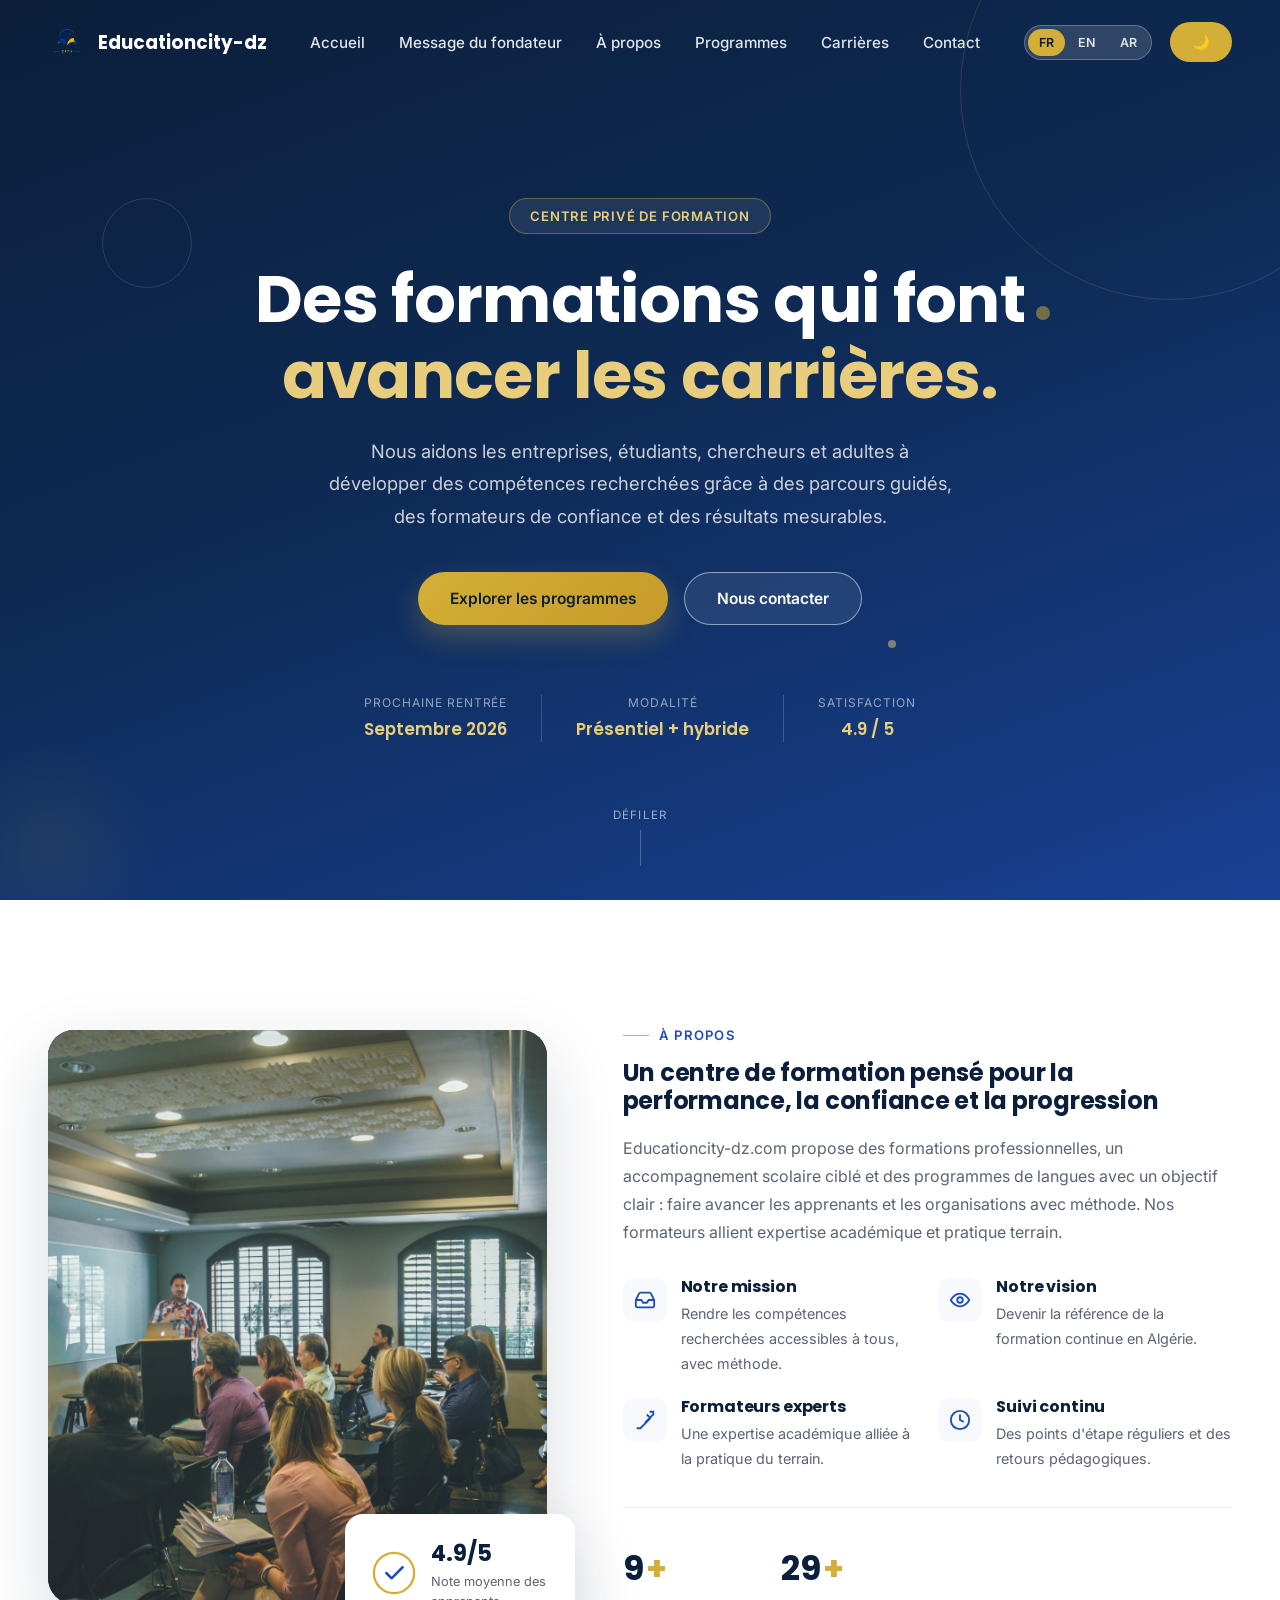
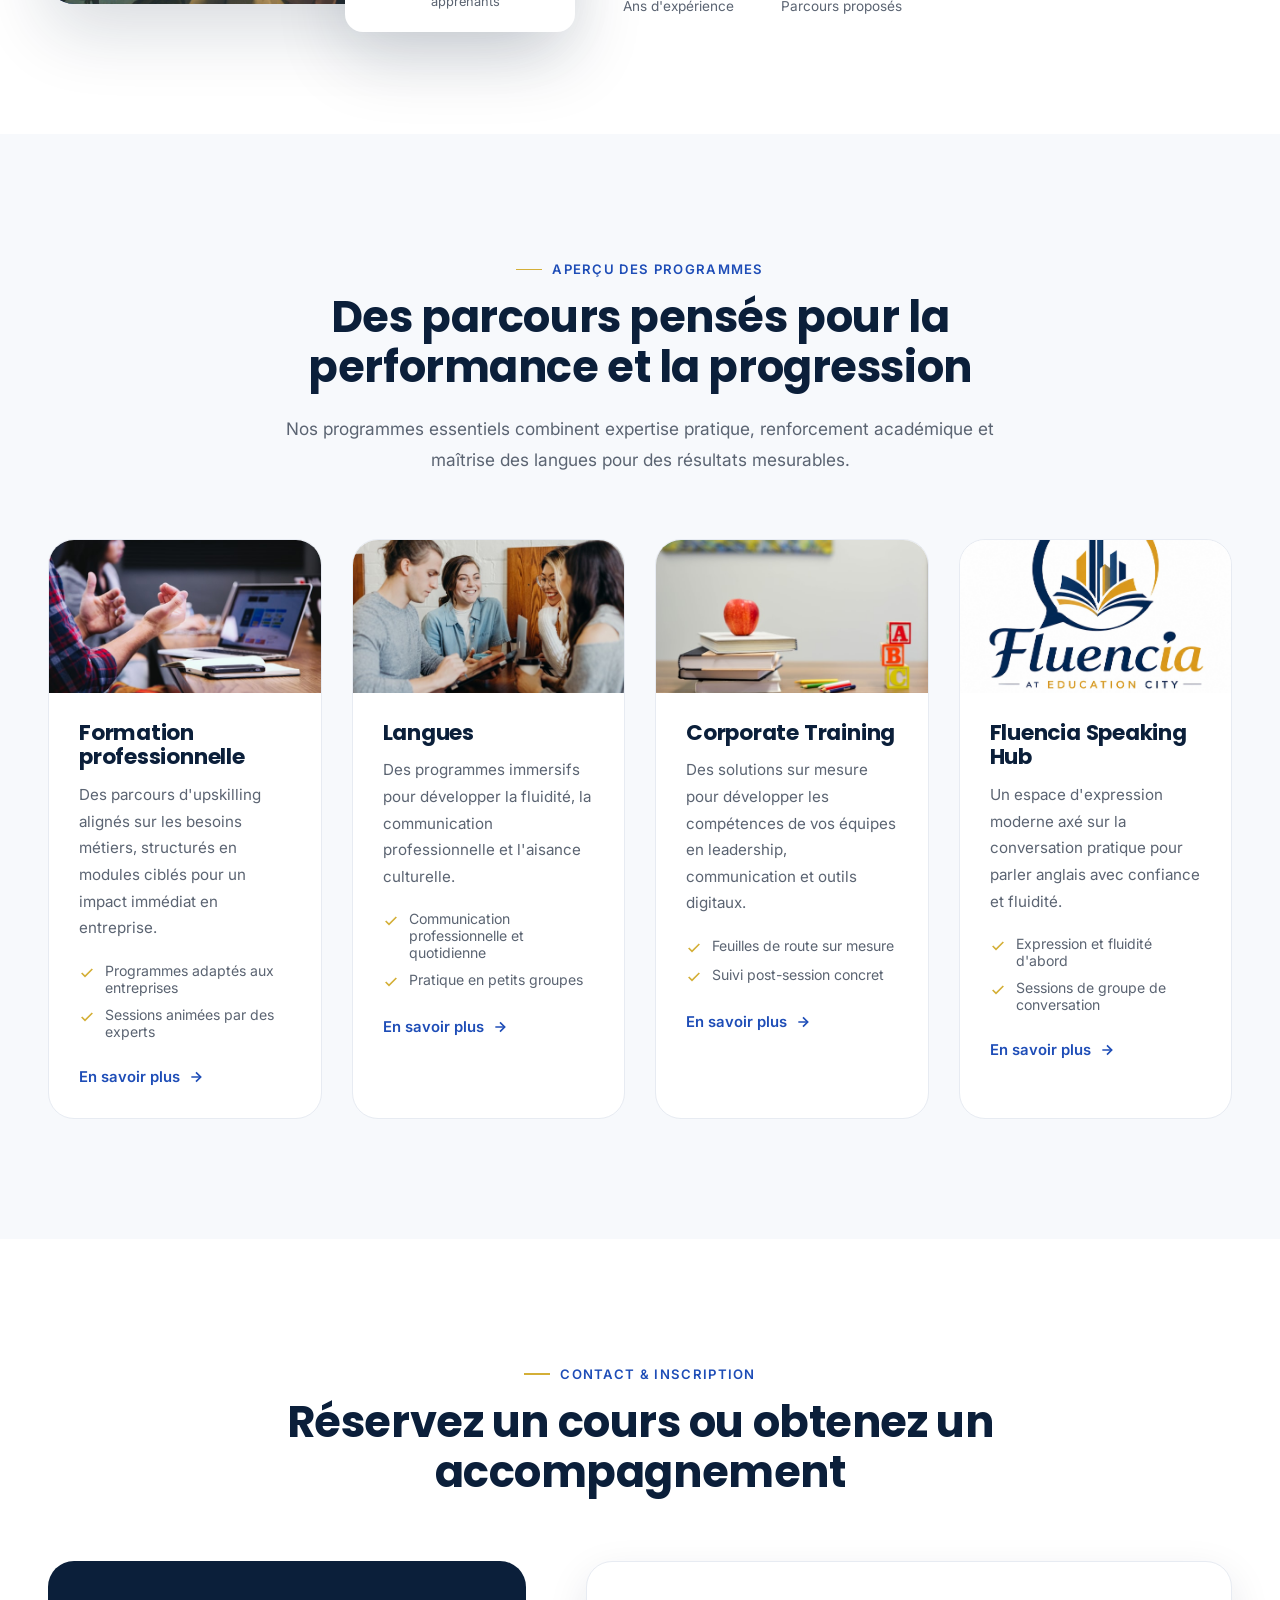
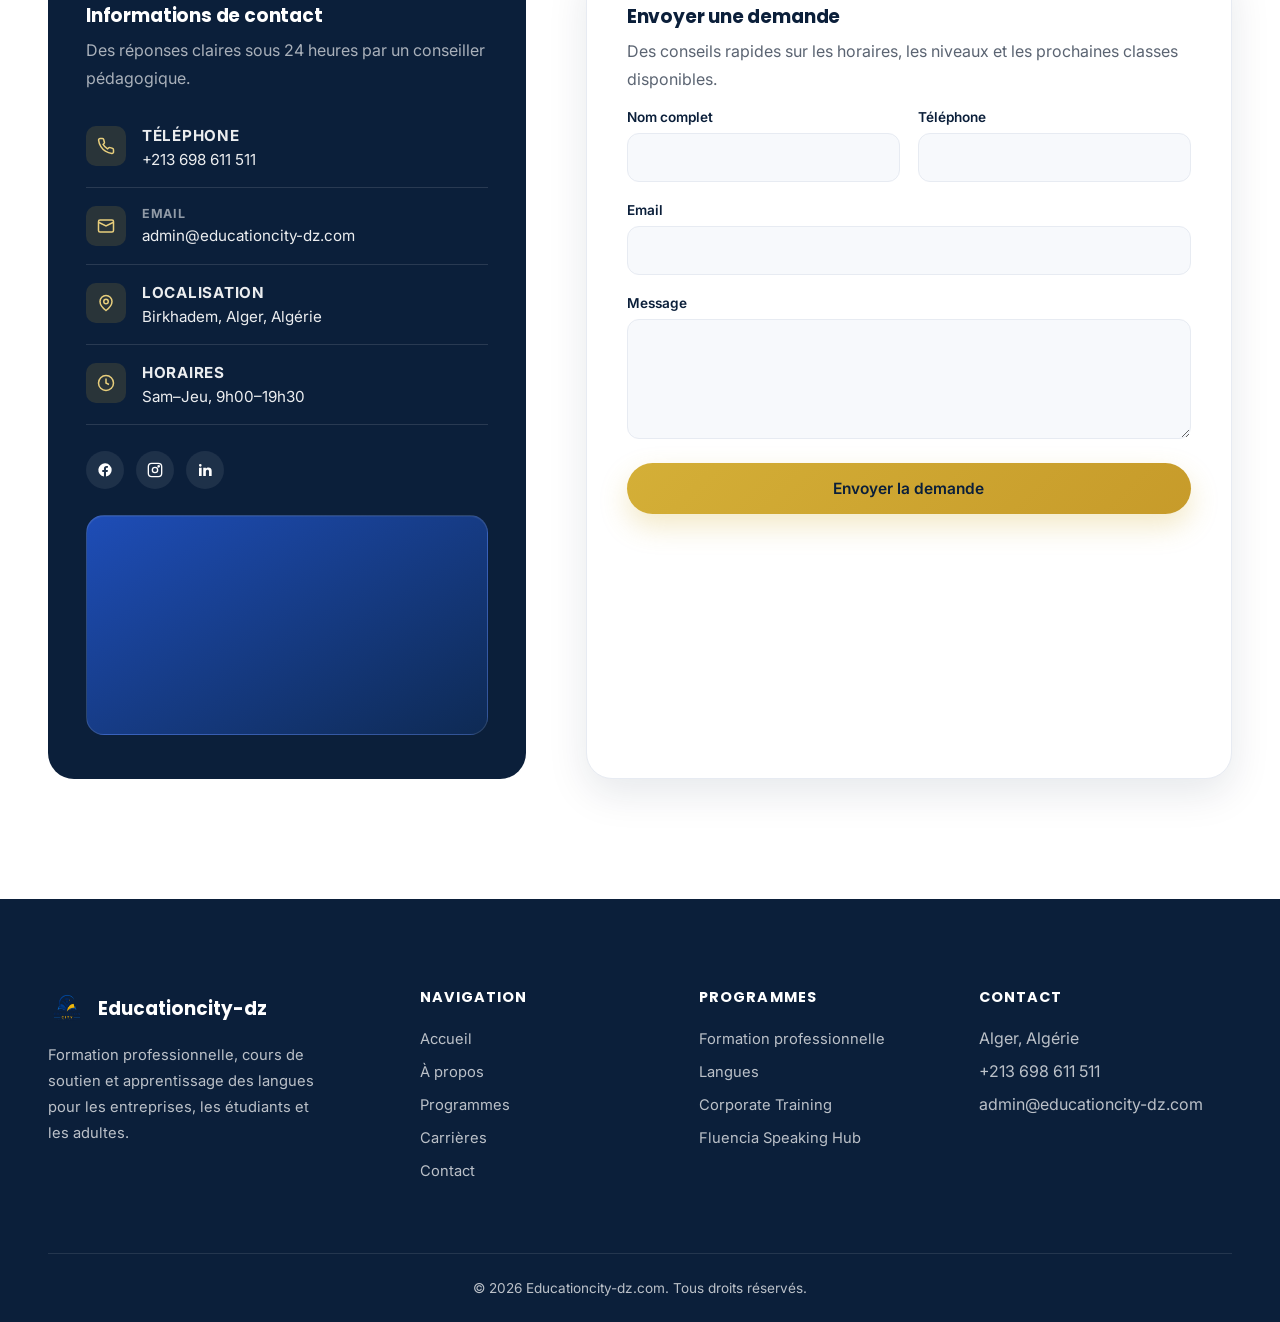
==== index.html @ d477aa61 "update" ====
<!DOCTYPE html>
<html lang="fr" dir="ltr" data-active-lang="fr">
<head>
<meta charset="UTF-8">
<meta name="viewport" content="width=device-width, initial-scale=1.0">
<title>Educationcity-dz — Formation professionnelle, langues &amp; corporate training</title>
<meta name="description" content="Educationcity-dz.com — Formations professionnelles, apprentissage des langues et corporate training à Alger. Des parcours guidés, des formateurs de confiance et des résultats mesurables.">
<link rel="preconnect" href="https://fonts.googleapis.com">
<link href="https://fonts.googleapis.com/css2?family=Poppins:wght@500;600;700;800&amp;family=Inter:wght@400;500;600;700&amp;display=swap" rel="stylesheet">
<link rel="stylesheet" href="css/style.css">
</head>
<body data-page-title='{"fr": "Educationcity-dz — Formation professionnelle, langues &amp; corporate training", "en": "Educationcity-dz — Professional Training, Languages &amp; Corporate Training", "ar": "إيديوكيشن سيتي — تكوين مهني، لغات وتطوير الشركات"}'>

<div id="loader"><div class="loader-seal"><svg viewBox="0 0 64 64"><circle cx="32" cy="32" r="26"></circle></svg></div></div>
<div id="scroll-progress"></div>

<!-- ============ NAVBAR ============ -->
<header id="navbar">
  <div class="container nav-inner">
    <a href="index.html" class="brand">
      <span class="brand-mark"><img src="EduLogo.png" alt="Educationcity-dz logo"></span>
      Educationcity-dz
    </a>
    <nav>
      <ul class="nav-links" id="nav-links">
        <li><a href="index.html#home"><span data-lang="fr">Accueil</span><span data-lang="en">Home</span><span data-lang="ar">الرئيسية</span></a></li>
        <li><a href="founder-message.html"><span data-lang="fr">Message du fondateur</span><span data-lang="en">Founder’s Message</span><span data-lang="ar">رسالة المؤسس</span></a></li>
        <li><a href="index.html#about"><span data-lang="fr">À propos</span><span data-lang="en">About</span><span data-lang="ar">من نحن</span></a></li>
        <li><a href="index.html#courses"><span data-lang="fr">Programmes</span><span data-lang="en">Courses</span><span data-lang="ar">البرامج</span></a></li>
        <li><a href="careers.html"><span data-lang="fr">Carrières</span><span data-lang="en">Careers</span><span data-lang="ar">الوظائف</span></a></li>
        <li><a href="index.html#contact"><span data-lang="fr">Contact</span><span data-lang="en">Contact</span><span data-lang="ar">اتصل بنا</span></a></li>
      </ul>
    </nav>
    <div class="nav-right">
      <div class="lang-switch">
        <button data-lang-btn="fr">FR</button>
        <button data-lang-btn="en">EN</button>
        <button data-lang-btn="ar">AR</button>
      </div>
      <button id="dark-toggle" class="btn-call" aria-label="Toggle dark mode" aria-pressed="false">
        <span class="theme-ico">🌙</span>
        <!-- 
          <span data-lang="fr">Mode sombre</span>
          <span data-lang="en">Dark</span>
          <span data-lang="ar">الوضع الداكن</span>
        -->
      </button>
      <button class="nav-toggle" id="nav-toggle" aria-label="Menu"><span></span><span></span><span></span></button>
    </div>
  </div>
</header>

<!-- ============ HERO ============ -->
<section class="hero" id="home">
  <div class="hero-shapes">
    <span class="shape s1"></span><span class="shape s2"></span><span class="shape s3"></span>
    <span class="shape s4"></span><span class="shape s5"></span>
  </div>
  <div class="hero-inner">
    <div class="hero-badge">
      <span data-lang="fr">Centre Privé de formation</span>
      <span data-lang="en">Private Training Center in Algiers</span>
      <span data-lang="ar">مركز خاص للتكوين في الجزائر العاصمة</span>
    </div>

    <div data-lang="fr">
      <h1>Des formations qui font <em>avancer les carrières.</em></h1>
      <p class="lead">Nous aidons les entreprises, étudiants, chercheurs et adultes à développer des compétences recherchées grâce à des parcours guidés, des formateurs de confiance et des résultats mesurables.</p>
    </div>
    <div data-lang="en">
      <h1>Training that moves <em>careers forward.</em></h1>
      <p class="lead">We help companies, students, researchers and adults build in-demand skills through guided pathways, trusted instructors and measurable results.</p>
    </div>
    <div data-lang="ar">
      <h1>تكوين يدفع <em>مسيرتك المهنية إلى الأمام.</em></h1>
      <p class="lead">نساعد الشركات والطلاب والباحثين والكبار على تطوير مهارات مطلوبة من خلال مسارات موجهة، ومكونين موثوقين، ونتائج قابلة للقياس.</p>
    </div>

    <div class="btn-row">
      <a href="#courses" class="btn btn-primary">
        <span data-lang="fr">Explorer les programmes</span><span data-lang="en">Explore Courses</span><span data-lang="ar">استكشف البرامج</span>
      </a>
      <a href="#contact" class="btn btn-secondary">
        <span data-lang="fr">Nous contacter</span><span data-lang="en">Contact Us</span><span data-lang="ar">اتصل بنا</span>
      </a>
    </div>

    <div class="hero-meta">
      <div class="hero-meta-item">
        <div class="label"><span data-lang="fr">Prochaine rentrée</span><span data-lang="en">Next Intake</span><span data-lang="ar">الدفعة القادمة</span></div>
        <div class="value">
          <span data-lang="fr">Septembre 2026</span><span data-lang="en">September 2026</span><span data-lang="ar">سبتمبر 2026</span>
        </div>
      </div>
      <div class="hero-meta-item">
        <div class="label"><span data-lang="fr">Modalité</span><span data-lang="en">Format</span><span data-lang="ar">الصيغة</span></div>
        <div class="value">
          <span data-lang="fr">Présentiel + hybride</span><span data-lang="en">In-person + hybrid</span><span data-lang="ar">حضوري + مختلط</span>
        </div>
      </div>
      <div class="hero-meta-item">
        <div class="label"><span data-lang="fr">Satisfaction</span><span data-lang="en">Satisfaction</span><span data-lang="ar">الرضا</span></div>
        <div class="value">4.9 / 5</div>
      </div>
    </div>
  </div>

  <div class="scroll-indicator">
    <span data-lang="fr">Défiler</span><span data-lang="en">Scroll</span><span data-lang="ar">التمرير</span>
    <div class="dot-track"></div>
  </div>
</section>

<!-- ============ ABOUT ============ -->

<section class="section" id="about">
  <div class="container about-grid">
    <div class="about-visual reveal-scale">
      <div class="about-visual-frame">
        <img src="aboutUs.jpg" alt="About Educationcity-dz" class="about-visual-img">
        <!-- SVG overlay removed - your image will now show clearly -->
      </div>
      <div class="about-badge-card">
        <span class="seal"><svg viewBox="0 0 48 48"><circle cx="24" cy="24" r="21" fill="none" stroke="#D4AF37" stroke-width="2.4"/><path d="M16 24l5.5 5.5L33 18" fill="none" stroke="#1E4DB7" stroke-width="2.6" stroke-linecap="round" stroke-linejoin="round"/></svg></span>
        <div>
          <strong>4.9/5</strong>
          <span data-lang="fr">Note moyenne des apprenants</span>
          <span data-lang="en">Average learner rating</span>
          <span data-lang="ar">متوسط تقييم المتدربين</span>
        </div>
      </div>
    </div>

    <div class="about-copy reveal">
      <div class="eyebrow"><span data-lang="fr">À propos</span><span data-lang="en">About Us</span><span data-lang="ar">من نحن</span></div>

      <div data-lang="fr">
        <h2>Un centre de formation pensé pour la performance, la confiance et la progression</h2>
        <p>Educationcity-dz.com propose des formations professionnelles, un accompagnement scolaire ciblé et des programmes de langues avec un objectif clair : faire avancer les apprenants et les organisations avec méthode. Nos formateurs allient expertise académique et pratique terrain.</p>
      </div>
      <div data-lang="en">
        <h2>A training centre built for performance, confidence and progress</h2>
        <p>Educationcity-dz.com delivers professional training, focused academic support and language programmes with one clear goal: moving learners and organisations forward with real method. Our instructors combine academic expertise with hands-on practice.</p>
      </div>
      <div data-lang="ar">
        <h2>مركز تكوين مصمم للأداء والثقة والتقدم</h2>
        <p>يقدم Educationcity-dz.com تكوينًا مهنيًا ودعمًا دراسيًا موجهًا وبرامج لغات بهدف واضح: دفع المتعلمين والمؤسسات إلى الأمام بمنهجية واضحة. يجمع مكوّنونا بين الخبرة الأكاديمية والممارسة الميدانية.</p>
      </div>
      <div class="about-features">
        <div class="about-feature">
          <span class="ico"><svg width="22" height="22" viewBox="0 0 24 24" fill="none" stroke="currentColor" stroke-width="2"><path d="M22 12h-6l-2 3h-4l-2-3H2"/><path d="M5.45 5.11 2 12v6a2 2 0 0 0 2 2h16a2 2 0 0 0 2-2v-6l-3.45-6.89A2 2 0 0 0 16.76 4H7.24a2 2 0 0 0-1.79 1.11Z"/></svg></span>
          <div>
            <h4><span data-lang="fr">Notre mission</span><span data-lang="en">Our Mission</span><span data-lang="ar">مهمتنا</span></h4>
            <p><span data-lang="fr">Rendre les compétences recherchées accessibles à tous, avec méthode.</span><span data-lang="en">Make in-demand skills accessible to everyone, with real method.</span><span data-lang="ar">جعل المهارات المطلوبة في متناول الجميع، بمنهجية واضحة.</span></p>
          </div>
        </div>
        <div class="about-feature">
          <span class="ico"><svg width="22" height="22" viewBox="0 0 24 24" fill="none" stroke="currentColor" stroke-width="2"><path d="M2 12s3.5-7 10-7 10 7 10 7-3.5 7-10 7-10-7-10-7Z"/><circle cx="12" cy="12" r="3"/></svg></span>
          <div>
            <h4><span data-lang="fr">Notre vision</span><span data-lang="en">Our Vision</span><span data-lang="ar">رؤيتنا</span></h4>
            <p><span data-lang="fr">Devenir la référence de la formation continue en Algérie.</span><span data-lang="en">Become the benchmark for continuing education in Algeria.</span><span data-lang="ar">أن نكون المرجع في التكوين المستمر بالجزائر.</span></p>
          </div>
        </div>
        <div class="about-feature">
          <span class="ico"><svg width="22" height="22" viewBox="0 0 24 24" fill="none" stroke="currentColor" stroke-width="2"><path d="m12 15 8.5-8.5"/><path d="M17 3h4v4"/><path d="M3 21h4l11-11"/><path d="m14 6 4 4"/></svg></span>
          <div>
            <h4><span data-lang="fr">Formateurs experts</span><span data-lang="en">Expert Instructors</span><span data-lang="ar">مكوّنون خبراء</span></h4>
            <p><span data-lang="fr">Une expertise académique alliée à la pratique du terrain.</span><span data-lang="en">Academic expertise paired with real field practice.</span><span data-lang="ar">خبرة أكاديمية مقترنة بالممارسة الميدانية.</span></p>
          </div>
        </div>
        <div class="about-feature">
          <span class="ico"><svg width="22" height="22" viewBox="0 0 24 24" fill="none" stroke="currentColor" stroke-width="2"><circle cx="12" cy="12" r="10"/><path d="M12 6v6l4 2"/></svg></span>
          <div>
            <h4><span data-lang="fr">Suivi continu</span><span data-lang="en">Ongoing Support</span><span data-lang="ar">متابعة مستمرة</span></h4>
            <p><span data-lang="fr">Des points d'étape réguliers et des retours pédagogiques.</span><span data-lang="en">Regular check-ins and structured pedagogical feedback.</span><span data-lang="ar">نقاط متابعة منتظمة وتقييم بيداغوجي مستمر.</span></p>
          </div>
        </div>
      </div>

      <div class="stats-row">
        <div class="stat"><div class="stat-num" data-count="10"><span class="num-text">0</span><span class="suffix">+</span></div><div class="stat-label"><span data-lang="fr">Ans d'expérience</span><span data-lang="en">Years of Experience</span><span data-lang="ar">سنوات الخبرة</span></div></div>
        <div class="stat"><div class="stat-num" data-count="30"><span class="num-text">0</span><span class="suffix">+</span></div><div class="stat-label"><span data-lang="fr">Parcours proposés</span><span data-lang="en">Courses Offered</span><span data-lang="ar">مسار تكويني</span></div></div>
      </div>
    </div>
  </div>
</section>

<!-- ============ COURSES ============ -->
<section class="section section-light" id="courses">
  <div class="container">
    <div class="section-head center reveal">
      <div class="eyebrow" style="justify-content:center"><span data-lang="fr">Aperçu des programmes</span><span data-lang="en">Course Overview</span><span data-lang="ar">نظرة على البرامج</span></div>
      <h2><span data-lang="fr">Des parcours pensés pour la performance et la progression</span><span data-lang="en">Programmes built for performance and progress</span><span data-lang="ar">برامج مصممة للأداء والتقدم</span></h2>
      <p><span data-lang="fr">Nos programmes essentiels combinent expertise pratique, renforcement académique et maîtrise des langues pour des résultats mesurables.</span><span data-lang="en">Our core programmes combine practical expertise, academic reinforcement and language mastery for measurable results.</span><span data-lang="ar">تجمع برامجنا الأساسية بين الخبرة العملية والتعزيز الأكاديمي وإتقان اللغات لتحقيق نتائج قابلة للقياس.</span></p>
    </div>

    <div class="course-cards stagger">

      <!-- Course 1: Professional Training -->
      <div class="course-card reveal" style="--i:0">
        <div class="course-image">
          <img src="FormationPro.jpg" alt="Professional Training" loading="lazy">
          <div class="course-image-overlay">
            <span class="course-tag" data-lang="fr">Formation Professionnelle</span>
            <span class="course-tag" data-lang="en">Professional Training</span>
            <span class="course-tag" data-lang="ar">التكوين المهني</span>
          </div>
        </div>
        <div class="course-content">
          <h3><span data-lang="fr">Formation professionnelle</span><span data-lang="en">Professional Training</span><span data-lang="ar">التكوين المهني</span></h3>
          <p>
            <span data-lang="fr">Des parcours d'upskilling alignés sur les besoins métiers, structurés en modules ciblés pour un impact immédiat en entreprise.</span>
            <span data-lang="en">Upskilling pathways aligned with real business needs, structured in focused modules for immediate workplace impact.</span>
            <span data-lang="ar">مسارات لتطوير المهارات متوافقة مع احتياجات المهن، منظمة في وحدات مركزة لتأثير فوري في الشركة.</span>
          </p>
          <ul>
            <li><svg viewBox="0 0 24 24" fill="none" stroke="currentColor" stroke-width="2.5"><path d="M20 6 9 17l-5-5"/></svg><span><span data-lang="fr">Programmes adaptés aux entreprises</span><span data-lang="en">Programmes tailored for companies</span><span data-lang="ar">برامج مصممة خصيصًا للشركات</span></span></li>
            <li><svg viewBox="0 0 24 24" fill="none" stroke="currentColor" stroke-width="2.5"><path d="M20 6 9 17l-5-5"/></svg><span><span data-lang="fr">Sessions animées par des experts</span><span data-lang="en">Sessions led by expert trainers</span><span data-lang="ar">جلسات يقودها خبراء</span></span></li>
          </ul>
          <a href="formation-professionnelle.html" class="card-link">
            <span data-lang="fr">En savoir plus</span><span data-lang="en">Learn More</span><span data-lang="ar">اعرف المزيد</span>
            <svg viewBox="0 0 24 24" fill="none" stroke="currentColor" stroke-width="2.5"><path d="M5 12h14"/><path d="m12 5 7 7-7 7"/></svg>
          </a>
        </div>
      </div>

      <!-- Course 2: Languages -->
      <div class="course-card reveal" style="--i:1">
        <div class="course-image">
          <img src="Language.jpg" alt="Languages" loading="lazy">
          <div class="course-image-overlay">
            <span class="course-tag" data-lang="fr">Apprentissage des Langues</span>
            <span class="course-tag" data-lang="en">Languages</span>
            <span class="course-tag" data-lang="ar">تعلم اللغات</span>
          </div>
        </div>
        <div class="course-content">
          <h3><span data-lang="fr">Langues</span><span data-lang="en">Languages</span><span data-lang="ar">اللغات</span></h3>
          <p>
            <span data-lang="fr">Des programmes immersifs pour développer la fluidité, la communication professionnelle et l'aisance culturelle.</span>
            <span data-lang="en">Immersive programmes to build fluency, professional communication and cultural confidence.</span>
            <span data-lang="ar">برامج تفاعلية لتطوير الطلاقة والتواصل المهني والثقة الثقافية.</span>
          </p>
          <ul>
            <li><svg viewBox="0 0 24 24" fill="none" stroke="currentColor" stroke-width="2.5"><path d="M20 6 9 17l-5-5"/></svg><span><span data-lang="fr">Communication professionnelle et quotidienne</span><span data-lang="en">Professional & everyday communication</span><span data-lang="ar">تواصل مهني ويومي</span></span></li>
            <li><svg viewBox="0 0 24 24" fill="none" stroke="currentColor" stroke-width="2.5"><path d="M20 6 9 17l-5-5"/></svg><span><span data-lang="fr">Pratique en petits groupes</span><span data-lang="en">Small-group practice</span><span data-lang="ar">تدريب في مجموعات صغيرة</span></span></li>
          </ul>
          <a href="languages.html" class="card-link">
            <span data-lang="fr">En savoir plus</span><span data-lang="en">Learn More</span><span data-lang="ar">اعرف المزيد</span>
            <svg viewBox="0 0 24 24" fill="none" stroke="currentColor" stroke-width="2.5"><path d="M5 12h14"/><path d="m12 5 7 7-7 7"/></svg>
          </a>
        </div>
      </div>

      <!-- Course 3: Corporate Training -->
      <div class="course-card reveal" style="--i:2">
        <div class="course-image">
          <img src="COOP.jpg" alt="Corporate Training" loading="lazy">
          <div class="course-image-overlay">
            <span class="course-tag" data-lang="fr">Cours de Soutien Scolaire</span>
            <span class="course-tag" data-lang="en">Corporate Training</span>
            <span class="course-tag" data-lang="ar">تكوين الشركات</span>
          </div>
        </div>
        <div class="course-content">
          <h3><span data-lang="fr">Corporate Training</span><span data-lang="en">Corporate Training</span><span data-lang="ar">تكوين الشركات</span></h3>
          <p>
            <span data-lang="fr">Des solutions sur mesure pour développer les compétences de vos équipes en leadership, communication et outils digitaux.</span>
            <span data-lang="en">Tailor-made solutions to grow your teams' leadership, communication and digital skills.</span>
            <span data-lang="ar">حلول مصممة خصيصًا لتطوير مهارات فرقكم في القيادة والتواصل والأدوات الرقمية.</span>
          </p>
          <ul>
            <li><svg viewBox="0 0 24 24" fill="none" stroke="currentColor" stroke-width="2.5"><path d="M20 6 9 17l-5-5"/></svg><span><span data-lang="fr">Feuilles de route sur mesure</span><span data-lang="en">Custom learning roadmaps</span><span data-lang="ar">خطط تكوين مخصصة</span></span></li>
            <li><svg viewBox="0 0 24 24" fill="none" stroke="currentColor" stroke-width="2.5"><path d="M20 6 9 17l-5-5"/></svg><span><span data-lang="fr">Suivi post-session concret</span><span data-lang="en">Concrete post-session follow-up</span><span data-lang="ar">متابعة ملموسة بعد الجلسات</span></span></li>
          </ul>
          <a href="corporate-training.html" class="card-link">
            <span data-lang="fr">En savoir plus</span><span data-lang="en">Learn More</span><span data-lang="ar">اعرف المزيد</span>
            <svg viewBox="0 0 24 24" fill="none" stroke="currentColor" stroke-width="2.5"><path d="M5 12h14"/><path d="m12 5 7 7-7 7"/></svg>
          </a>
        </div>
      </div>

      <!-- Course 4: Fluencia -->
      <div class="course-card reveal" style="--i:3">
        <div class="course-image">
          <img src="Fluencia.jpeg" alt="Fluencia Speaking Hub" loading="lazy">
          <div class="course-image-overlay">
            <span class="course-tag" data-lang="fr">Fluencia — Speaking Hub</span>
            <span class="course-tag" data-lang="en">Fluencia — Speaking Hub</span>
            <span class="course-tag" data-lang="ar">Fluencia — محادثة</span>
          </div>
        </div>
        <div class="course-content">
          <h3><span data-lang="fr">Fluencia Speaking Hub</span><span data-lang="en">Fluencia Speaking Hub</span><span data-lang="ar">فلوينسيا محادثة</span></h3>
          <p>
            <span data-lang="fr">Un espace d'expression moderne axé sur la conversation pratique pour parler anglais avec confiance et fluidité.</span>
            <span data-lang="en">A modern speaking hub focused on active conversation practice to speak English with confidence and fluency.</span>
            <span data-lang="ar">مركز محادثة حديث يركز على الممارسة النشطة للتحدث باللغة الإنجليزية بثقة وطلاقة.</span>
          </p>
          <ul>
            <li><svg viewBox="0 0 24 24" fill="none" stroke="currentColor" stroke-width="2.5"><path d="M20 6 9 17l-5-5"/></svg><span><span data-lang="fr">Expression et fluidité d'abord</span><span data-lang="en">Speaking and fluency first</span><span data-lang="ar">التركيز على الطلاقة والتحدث</span></span></li>
            <li><svg viewBox="0 0 24 24" fill="none" stroke="currentColor" stroke-width="2.5"><path d="M20 6 9 17l-5-5"/></svg><span><span data-lang="fr">Sessions de groupe de conversation</span><span data-lang="en">Interactive speaking sessions</span><span data-lang="ar">جلسات محادثة تفاعلية</span></span></li>
          </ul>
          <a href="fluencia.html" class="card-link">
            <span data-lang="fr">En savoir plus</span><span data-lang="en">Learn More</span><span data-lang="ar">اعرف المزيد</span>
            <svg viewBox="0 0 24 24" fill="none" stroke="currentColor" stroke-width="2.5"><path d="M5 12h14"/><path d="m12 5 7 7-7 7"/></svg>
          </a>
        </div>
      </div>
    </div>
  </div>
</section>

<!-- ============ SERVICES DETAIL ============ 
<section class="section">
  <div class="container">
    <div class="section-head reveal">
      <div class="eyebrow"><span data-lang="fr">Services de formation</span><span data-lang="en">Training Services</span><span data-lang="ar">خدمات التكوين</span></div>
      <h2><span data-lang="fr">Des parcours concrets pour progresser avec confiance</span><span data-lang="en">Concrete pathways to progress with confidence</span><span data-lang="ar">مسارات ملموسة للتقدم بثقة</span></h2>
    </div>

    <div class="service-row reveal">
      <div class="service-media">
        <span class="tag"><span data-lang="fr">Entreprises</span><span data-lang="en">Companies</span><span data-lang="ar">الشركات</span></span>
        <h3><span data-lang="fr">Formation professionnelle</span><span data-lang="en">Professional Training</span><span data-lang="ar">التكوين المهني</span></h3>
        <p style="color:rgba(255,255,255,.72);margin:0">
          <span data-lang="fr">Développez les compétences de vos équipes avec des parcours ciblés en leadership, communication et outils digitaux.</span>
          <span data-lang="en">Build your teams' skills with focused pathways in leadership, communication and digital tools.</span>
          <span data-lang="ar">طوّروا مهارات فرقكم من خلال مسارات مركزة في القيادة والتواصل والأدوات الرقمية.</span>
        </p>
      </div>
      <div class="service-body">
        <h4><span data-lang="fr">Ce qui est inclus</span><span data-lang="en">What's included</span><span data-lang="ar">ما الذي تتضمنه</span></h4>
        <ul>
          <li><span data-lang="fr">Formats sur site ou hybrides</span><span data-lang="en">On-site or hybrid formats</span><span data-lang="ar">صيغ حضورية أو مختلطة</span></li>
          <li><span data-lang="fr">Feuilles de route sur mesure</span><span data-lang="en">Custom roadmaps</span><span data-lang="ar">خطط مخصصة</span></li>
          <li><span data-lang="fr">Suivi post-session concret</span><span data-lang="en">Concrete post-session follow-up</span><span data-lang="ar">متابعة ملموسة بعد الجلسات</span></li>
        </ul>
      </div>
    </div>

    <div class="service-row reveal">
      <div class="service-media">
        <span class="tag"><span data-lang="fr">Scolaires</span><span data-lang="en">Students</span><span data-lang="ar">الطلاب</span></span>
        <h3><span data-lang="fr">Cours de soutien</span><span data-lang="en">Academic Support</span><span data-lang="ar">الدعم الدراسي</span></h3>
        <p style="color:rgba(255,255,255,.72);margin:0">
          <span data-lang="fr">Renforcez les bases scolaires avec des cours d'accompagnement pour les élèves et étudiants.</span>
          <span data-lang="en">Strengthen academic fundamentals with structured support for students at every level.</span>
          <span data-lang="ar">عزّزوا الأساسيات الدراسية من خلال دروس دعم للتلاميذ والطلبة.</span>
        </p>
      </div>
      <div class="service-body">
        <h4><span data-lang="fr">Ce qui est inclus</span><span data-lang="en">What's included</span><span data-lang="ar">ما الذي تتضمنه</span></h4>
        <ul>
          <li><span data-lang="fr">Consolidation des cours et devoirs</span><span data-lang="en">Course & homework reinforcement</span><span data-lang="ar">تعزيز الدروس والواجبات</span></li>
          <li><span data-lang="fr">Petits groupes ou suivi individuel</span><span data-lang="en">Small groups or one-to-one</span><span data-lang="ar">مجموعات صغيرة أو متابعة فردية</span></li>
          <li><span data-lang="fr">Plans dédiés aux examens</span><span data-lang="en">Dedicated exam-prep plans</span><span data-lang="ar">خطط مخصصة للامتحانات</span></li>
        </ul>
      </div>
    </div>

    <div class="service-row reveal">
      <div class="service-media">
        <span class="tag"><span data-lang="fr">Progression</span><span data-lang="en">Progression</span><span data-lang="ar">التقدم</span></span>
        <h3><span data-lang="fr">Apprentissage des langues</span><span data-lang="en">Language Learning</span><span data-lang="ar">تعلم اللغات</span></h3>
        <p style="color:rgba(255,255,255,.72);margin:0">
          <span data-lang="fr">Développez des compétences de communication utiles pour les études, le travail et la vie quotidienne.</span>
          <span data-lang="en">Build communication skills useful for study, work and everyday life.</span>
          <span data-lang="ar">طوّروا مهارات تواصل مفيدة للدراسة والعمل والحياة اليومية.</span>
        </p>
      </div>
      <div class="service-body">
        <h4><span data-lang="fr">Ce qui est inclus</span><span data-lang="en">What's included</span><span data-lang="ar">ما الذي تتضمنه</span></h4>
        <ul>
          <li><span data-lang="fr">Expression et fluidité</span><span data-lang="en">Fluency & expression</span><span data-lang="ar">الطلاقة والتعبير</span></li>
          <li><span data-lang="fr">Formats soirées &amp; week-end</span><span data-lang="en">Evening & weekend formats</span><span data-lang="ar">صيغ مسائية وعطلة الأسبوع</span></li>
          <li><span data-lang="fr">Communication professionnelle</span><span data-lang="en">Professional communication</span><span data-lang="ar">تواصل مهني</span></li>
        </ul>
      </div>
    </div>
  </div>
</section>
-->
<!-- ============ AUDIENCE ============ 
<section class="section section-light">
  <div class="container">
    <div class="section-head center reveal">
      <div class="eyebrow" style="justify-content:center"><span data-lang="fr">Publics accompagnés</span><span data-lang="en">Who We Support</span><span data-lang="ar">الفئات المستهدفة</span></div>
      <h2><span data-lang="fr">Des parcours pensés pour celles et ceux qui en ont le plus besoin</span><span data-lang="en">Programmes built for those who need them most</span><span data-lang="ar">برامج مصممة لمن هم بأمس الحاجة إليها</span></h2>
    </div>

    <div class="audience-grid stagger">
      <div class="audience-card reveal" style="--i:0">
        <div class="num">01</div>
        <h3><span data-lang="fr">Entreprises</span><span data-lang="en">Companies</span><span data-lang="ar">الشركات</span></h3>
        <p><span data-lang="fr">Développez des équipes performantes avec des compétences mesurables.</span><span data-lang="en">Build high-performing teams with measurable skills.</span><span data-lang="ar">طوّروا فرقًا عالية الأداء بمهارات قابلة للقياس.</span></p>
        <ul>
          <li><span data-lang="fr">Communication, leadership et expertise métier</span><span data-lang="en">Communication, leadership & job expertise</span><span data-lang="ar">التواصل والقيادة والخبرة المهنية</span></li>
          <li><span data-lang="fr">Créneaux flexibles, sur site ou hybrides</span><span data-lang="en">Flexible on-site or hybrid slots</span><span data-lang="ar">مواعيد مرنة، حضورية أو مختلطة</span></li>
        </ul>
        <div class="audience-cta">
          <span><span data-lang="fr">Besoin d'un plan entreprise ?</span><span data-lang="en">Need a company plan?</span><span data-lang="ar">هل تحتاجون خطة للشركة؟</span></span>
          <a href="#contact">→</a>
        </div>
      </div>
      <div class="audience-card reveal" style="--i:1">
        <div class="num">02</div>
        <h3><span data-lang="fr">Scolaires &amp; étudiants</span><span data-lang="en">Students</span><span data-lang="ar">الطلاب والتلاميذ</span></h3>
        <p><span data-lang="fr">Réussissez vos examens, certifications et objectifs académiques.</span><span data-lang="en">Succeed in your exams, certifications and academic goals.</span><span data-lang="ar">حققوا النجاح في الامتحانات والشهادات والأهداف الأكاديمية.</span></p>
        <ul>
          <li><span data-lang="fr">Soutien ciblé pour cours et examens</span><span data-lang="en">Focused course & exam support</span><span data-lang="ar">دعم مركز للدروس والامتحانات</span></li>
          <li><span data-lang="fr">Coaching en petits groupes</span><span data-lang="en">Small-group coaching</span><span data-lang="ar">تدريب في مجموعات صغيرة</span></li>
        </ul>
        <div class="audience-cta">
          <span><span data-lang="fr">Prêt à progresser ?</span><span data-lang="en">Ready to progress?</span><span data-lang="ar">مستعدون للتقدم؟</span></span>
          <a href="#contact">→</a>
        </div>
      </div>
      <div class="audience-card reveal" style="--i:2">
        <div class="num">03</div>
        <h3><span data-lang="fr">Apprenants adultes</span><span data-lang="en">Adult Learners</span><span data-lang="ar">المتعلمون الكبار</span></h3>
        <p><span data-lang="fr">Acquérez de nouvelles compétences pour évoluer professionnellement.</span><span data-lang="en">Gain new skills to advance professionally.</span><span data-lang="ar">اكتسبوا مهارات جديدة للتطور المهني.</span></p>
        <ul>
          <li><span data-lang="fr">Formations concrètes et orientées métier</span><span data-lang="en">Practical, job-oriented training</span><span data-lang="ar">تكوين عملي وموجه نحو المهنة</span></li>
          <li><span data-lang="fr">Créneaux soirée et week-end</span><span data-lang="en">Evening & weekend slots</span><span data-lang="ar">مواعيد مسائية وعطلة الأسبوع</span></li>
        </ul>
        <div class="audience-cta">
          <span><span data-lang="fr">Vous souhaitez vous perfectionner ?</span><span data-lang="en">Want to upskill?</span><span data-lang="ar">تريدون تطوير مهاراتكم؟</span></span>
          <a href="#contact">→</a>
        </div>
      </div>
    </div>
  </div>
</section>
-->
<!-- ============ TESTIMONIALS ============ 
<section class="section">
  <div class="container">
    <div class="section-head center reveal">
      <div class="eyebrow" style="justify-content:center"><span data-lang="fr">Approuvé par les apprenants</span><span data-lang="en">Trusted by Learners</span><span data-lang="ar">موثوق من طرف المتعلمين</span></div>
      <h2><span data-lang="fr">Des résultats concrets avec Educationcity-dz</span><span data-lang="en">Real results with Educationcity-dz</span><span data-lang="ar">نتائج ملموسة مع Educationcity-dz</span></h2>
    </div>
    <p class="rating-line reveal"><span class="stars">★★★★★</span>
      <span data-lang="fr">4,9/5 selon les cohortes récentes</span>
      <span data-lang="en">4.9/5 based on recent cohorts</span>
      <span data-lang="ar">4.9/5 وفقًا للدفعات الأخيرة</span>
    </p>

    <div class="testi-grid stagger">
      <div class="testi-card reveal" style="--i:0">
        <div class="testi-quote">"</div>
        <p>
          <span data-lang="fr">Nos équipes ont acquis des compétences de communication concrètes en quelques semaines. Notre personnel se sent désormais à l'aise pour gérer des réunions clients en anglais.</span>
          <span data-lang="en">Our teams gained real communication skills in just a few weeks. Our staff now feel confident running client meetings in English.</span>
          <span data-lang="ar">اكتسبت فرقنا مهارات تواصل ملموسة خلال أسابيع قليلة. أصبح موظفونا الآن مرتاحين في إدارة اجتماعات العملاء باللغة الإنجليزية.</span>
        </p>
        <div class="testi-person">
          <div class="testi-avatar">AL</div>
          <div><strong>Amine L.</strong><span><span data-lang="fr">Responsable formation RH, Alger</span><span data-lang="en">HR Training Manager, Algiers</span><span data-lang="ar">مسؤول تكوين الموارد البشرية، الجزائر</span></span></div>
        </div>
        <span class="testi-tag"><span data-lang="fr">Montée en compétences</span><span data-lang="en">Upskilling</span><span data-lang="ar">تطوير المهارات</span></span>
      </div>

      <div class="testi-card reveal" style="--i:1">
        <div class="testi-quote">"</div>
        <p>
          <span data-lang="fr">Les séances de soutien m'ont aidée à organiser ma recherche et à présenter avec assurance — exactement ce qu'il me fallait avant ma soutenance.</span>
          <span data-lang="en">The support sessions helped me organise my research and present with confidence — exactly what I needed before my defence.</span>
          <span data-lang="ar">ساعدتني جلسات الدعم على تنظيم بحثي والعرض بثقة — تمامًا ما كنت أحتاجه قبل مناقشتي.</span>
        </p>
        <div class="testi-person">
          <div class="testi-avatar">SB</div>
          <div><strong>Sara B.</strong><span><span data-lang="fr">Étudiante en master, Oran</span><span data-lang="en">Master's student, Oran</span><span data-lang="ar">طالبة ماستر، وهران</span></span></div>
        </div>
        <span class="testi-tag"><span data-lang="fr">Soutien académique</span><span data-lang="en">Academic Support</span><span data-lang="ar">الدعم الأكاديمي</span></span>
      </div>

      <div class="testi-card reveal" style="--i:2">
        <div class="testi-quote">"</div>
        <p>
          <span data-lang="fr">J'ai concilié mon travail et les cours du soir sans difficulté. Je me sens enfin à l'aise avec de nouveaux outils numériques au travail.</span>
          <span data-lang="en">I balanced my job and evening classes with no trouble. I finally feel confident with new digital tools at work.</span>
          <span data-lang="ar">وفّقت بين عملي والدروس المسائية دون صعوبة. أصبحت أخيرًا مرتاحة مع الأدوات الرقمية الجديدة في العمل.</span>
        </p>
        <div class="testi-person">
          <div class="testi-avatar">NK</div>
          <div><strong>Nadia K.</strong><span><span data-lang="fr">Apprenante adulte, Blida</span><span data-lang="en">Adult learner, Blida</span><span data-lang="ar">متعلمة كبيرة، البليدة</span></span></div>
        </div>
        <span class="testi-tag"><span data-lang="fr">Développement professionnel</span><span data-lang="en">Professional Development</span><span data-lang="ar">التطوير المهني</span></span>
      </div>
    </div>
  </div>
</section>
-->
<!--
=========== FAQ ============

<section class="section section-light">
  <div class="container faq-wrap">
    <div class="faq-side reveal">
      <div class="eyebrow" style="color:var(--gold-soft)"><span data-lang="fr">Questions fréquentes</span><span data-lang="en">FAQ</span><span data-lang="ar">الأسئلة الشائعة</span></div>
      <h3><span data-lang="fr">Votre parcours commence ici</span><span data-lang="en">Your journey starts here</span><span data-lang="ar">رحلتك تبدأ من هنا</span></h3>
      <p><span data-lang="fr">Partagez vos objectifs et nous proposerons le programme et le planning les plus pertinents.</span><span data-lang="en">Share your goals and we'll suggest the most relevant programme and schedule.</span><span data-lang="ar">شاركونا أهدافكم وسنقترح البرنامج والجدول الأنسب.</span></p>
      <a href="#contact" class="btn btn-primary" style="margin-top:10px">
        <span data-lang="fr">Demander une consultation</span><span data-lang="en">Request a Consultation</span><span data-lang="ar">اطلب استشارة</span>
      </a>
    </div>

    <div class="faq-list reveal">
      <div class="faq-item open">
        <button class="faq-q"><span><span data-lang="fr">Quels domaines de formation proposez-vous ?</span><span data-lang="en">What training areas do you offer?</span><span data-lang="ar">ما هي مجالات التكوين التي تقدمونها؟</span></span><span class="plus"></span></button>
        <div class="faq-a" style="max-height:200px">
          <p><span data-lang="fr">Compétences professionnelles, langues, formation corporate, préparation d'examens et soutien académique. Nous adaptons chaque parcours à votre niveau et vos objectifs.</span><span data-lang="en">Professional skills, languages, corporate training, exam prep and academic support. Every pathway is adapted to your level and goals.</span><span data-lang="ar">المهارات المهنية، اللغات، تكوين الشركات، التحضير للامتحانات والدعم الأكاديمي. نُكيّف كل مسار حسب مستواكم وأهدافكم.</span></p>
        </div>
      </div>
      <div class="faq-item">
        <button class="faq-q"><span><span data-lang="fr">À qui s'adressent les programmes ?</span><span data-lang="en">Who are the programmes for?</span><span data-lang="ar">لمن موجهة البرامج؟</span></span><span class="plus"></span></button>
        <div class="faq-a">
          <p><span data-lang="fr">Aux équipes d'entreprise, aux étudiants universitaires et aux adultes en reconversion. Nous ajustons le mode, le rythme et les résultats à votre profil.</span><span data-lang="en">Company teams, university students and adults in career transition. We adjust format, pace and outcomes to your profile.</span><span data-lang="ar">لفرق الشركات، طلاب الجامعات، والكبار في مسار إعادة التأهيل المهني. نُكيّف الصيغة والوتيرة والنتائج حسب ملفكم.</span></p>
        </div>
      </div>
      <div class="faq-item">
        <button class="faq-q"><span><span data-lang="fr">Comment fonctionne la réservation de cours ?</span><span data-lang="en">How does course booking work?</span><span data-lang="ar">كيف يتم حجز الدورات؟</span></span><span class="plus"></span></button>
        <div class="faq-a">
          <p><span data-lang="fr">Envoyez une demande avec vos disponibilités. Notre équipe confirme les créneaux, recommande les options et sécurise votre place.</span><span data-lang="en">Send a request with your availability. Our team confirms slots, recommends options and secures your place.</span><span data-lang="ar">أرسلوا طلبًا مع تواريخ توفركم. يؤكد فريقنا المواعيد، ويقترح الخيارات، ويحجز مكانكم.</span></p>
        </div>
      </div>
      <div class="faq-item">
        <button class="faq-q"><span><span data-lang="fr">Quel est le processus d'inscription en ligne ?</span><span data-lang="en">What's the online enrolment process?</span><span data-lang="ar">ما هي عملية التسجيل عبر الإنترنت؟</span></span><span class="plus"></span></button>
        <div class="faq-a">
          <p><span data-lang="fr">Remplissez le formulaire, choisissez votre programme et téléversez les documents requis. Nous validons et confirmons sous un jour ouvré.</span><span data-lang="en">Fill in the form, choose your programme and upload the required documents. We confirm within one business day.</span><span data-lang="ar">املؤوا الاستمارة، اختاروا برنامجكم، وارفعوا الوثائق المطلوبة. نؤكد التسجيل خلال يوم عمل واحد.</span></p>
        </div>
      </div>
      <div class="faq-item">
        <button class="faq-q"><span><span data-lang="fr">Proposez-vous des cours de langues et du soutien scolaire ?</span><span data-lang="en">Do you offer language courses and academic support?</span><span data-lang="ar">هل تقدمون دورات لغات ودعمًا دراسيًا؟</span></span><span class="plus"></span></button>
        <div class="faq-a">
          <p><span data-lang="fr">Oui. Nous offrons des parcours linguistiques structurés et un soutien académique ciblé pour renforcer la préparation aux examens.</span><span data-lang="en">Yes. We offer structured language pathways and focused academic support to strengthen exam preparation.</span><span data-lang="ar">نعم. نقدم مسارات لغوية منظمة ودعمًا أكاديميًا مركزًا لتعزيز التحضير للامتحانات.</span></p>
        </div>
      </div>
    </div>
  </div>
</section>

-->

<!-- ============ CTA BANNER ============ 
<section class="section tight">
  <div class="container">
    <div class="cta-banner reveal-scale">
      <h2><span data-lang="fr">Prêt à passer à l'étape suivante ?</span><span data-lang="en">Ready for the next step?</span><span data-lang="ar">مستعدون للخطوة التالية؟</span></h2>
      <p><span data-lang="fr">Dites-nous ce dont vous avez besoin, nous répondrons avec un plan clair et utile sous 24 heures.</span><span data-lang="en">Tell us what you need — we'll respond with a clear, useful plan within 24 hours.</span><span data-lang="ar">أخبرونا بما تحتاجونه، وسنرد بخطة واضحة ومفيدة خلال 24 ساعة.</span></p>
      <div class="btn-row">
        <a href="#contact" class="btn btn-primary"><span data-lang="fr">Réserver un cours</span><span data-lang="en">Book a Course</span><span data-lang="ar">احجز دورة</span></a>
        <a href="#contact" class="btn btn-secondary"><span data-lang="fr">Demander un accompagnement</span><span data-lang="en">Get Enrolment Help</span><span data-lang="ar">اطلب مساعدة للتسجيل</span></a>
      </div>
    </div>
  </div>
</section>
-->
<!-- ============ CONTACT ============ -->
<section class="section" id="contact">
  <div class="container">
    <div class="section-head center reveal">
      <div class="eyebrow" style="justify-content:center"><span data-lang="fr">Contact &amp; inscription</span><span data-lang="en">Contact & Enrolment</span><span data-lang="ar">الاتصال والتسجيل</span></div>
      <h2><span data-lang="fr">Réservez un cours ou obtenez un accompagnement</span><span data-lang="en">Book a course or get enrolment guidance</span><span data-lang="ar">احجزوا دورة أو احصلوا على مرافقة للتسجيل</span></h2>
    </div>

    <div class="contact-grid">
      <div class="contact-info-card reveal">
        <h3><span data-lang="fr">Informations de contact</span><span data-lang="en">Contact Information</span><span data-lang="ar">معلومات الاتصال</span></h3>
        <p style="color:rgba(255,255,255,.65)">
          <span data-lang="fr">Des réponses claires sous 24 heures par un conseiller pédagogique.</span>
          <span data-lang="en">Clear answers within 24 hours from an education advisor.</span>
          <span data-lang="ar">إجابات واضحة خلال 24 ساعة من طرف مستشار تربوي.</span>
        </p>

        <div class="contact-line">
          <span class="ico"><svg width="18" height="18" viewBox="0 0 24 24" fill="none" stroke="currentColor" stroke-width="2"><path d="M22 16.92v3a2 2 0 0 1-2.18 2 19.79 19.79 0 0 1-8.63-3.07 19.5 19.5 0 0 1-6-6 19.79 19.79 0 0 1-3.07-8.67A2 2 0 0 1 4.11 2h3a2 2 0 0 1 2 1.72c.127.96.361 1.903.7 2.81a2 2 0 0 1-.45 2.11L8.09 9.91a16 16 0 0 0 6 6l1.27-1.27a2 2 0 0 1 2.11-.45c.907.339 1.85.573 2.81.7A2 2 0 0 1 22 16.92Z"/></svg></span>
          <div><strong><span data-lang="fr">Téléphone</span><span data-lang="en">Phone</span><span data-lang="ar">الهاتف</span></strong><span>+213 698 611 511</span></div>
        </div>
        <div class="contact-line">
          <span class="ico"><svg width="18" height="18" viewBox="0 0 24 24" fill="none" stroke="currentColor" stroke-width="2"><rect x="2" y="4" width="20" height="16" rx="2"/><path d="m22 7-10 5L2 7"/></svg></span>
          <div><strong>Email</strong><span>admin@educationcity-dz.com</span></div>
        </div>
        <div class="contact-line">
          <span class="ico"><svg width="18" height="18" viewBox="0 0 24 24" fill="none" stroke="currentColor" stroke-width="2"><path d="M20 10c0 6-8 12-8 12s-8-6-8-12a8 8 0 0 1 16 0Z"/><circle cx="12" cy="10" r="3"/></svg></span>
          <div><strong><span data-lang="fr">Localisation</span><span data-lang="en">Location</span><span data-lang="ar">الموقع</span></strong><span><span data-lang="fr">Birkhadem, Alger, Algérie</span><span data-lang="en">Birkhadem, Alger, Algeria</span><span data-lang="ar">الجزائر العاصمة، الجزائر</span></span></div>
        </div>
        <div class="contact-line">
          <span class="ico"><svg width="18" height="18" viewBox="0 0 24 24" fill="none" stroke="currentColor" stroke-width="2"><circle cx="12" cy="12" r="10"/><path d="M12 6v6l4 2"/></svg></span>
          <div><strong><span data-lang="fr">Horaires</span><span data-lang="en">Business Hours</span><span data-lang="ar">أوقات العمل</span></strong><span><span data-lang="fr">Sam–Jeu, 9h00–19h30</span><span data-lang="en">Sat–Thu, 9:00 AM–7:30 PM</span><span data-lang="ar">السبت–الخميس، 9:00–19:30</span></span></div>
        </div>

        <div class="social-row">
          <a href="https://www.facebook.com/share/1cTGyeF3ae/?mibextid=wwXIfr" aria-label="Facebook"><svg width="16" height="16" viewBox="0 0 24 24" fill="currentColor"><path d="M22 12a10 10 0 1 0-11.6 9.9v-7H7.9V12h2.5V9.8c0-2.5 1.5-3.9 3.8-3.9 1.1 0 2.2.2 2.2.2v2.4h-1.3c-1.2 0-1.6.8-1.6 1.6V12h2.8l-.4 2.9h-2.4v7A10 10 0 0 0 22 12Z"/></svg></a>
          <a href="https://www.instagram.com/educationcity.dz?igsh=MXBoYXpnczZueTFqYg==" target="_blank" rel="noopener noreferrer" aria-label="Instagram"><svg width="16" height="16" viewBox="0 0 24 24" fill="none" stroke="currentColor" stroke-width="2"><rect x="2" y="2" width="20" height="20" rx="5"/><circle cx="12" cy="12" r="4"/><circle cx="17.5" cy="6.5" r="1"/></svg></a>
          <a href="https://www.linkedin.com/company/educationcity-dz/?viewAsMember=true" target="_blank" rel="noopener noreferrer" aria-label="LinkedIn"><svg width="16" height="16" viewBox="0 0 24 24" fill="currentColor"><path d="M6.94 5a2 2 0 1 1-4-.002 2 2 0 0 1 4 .002ZM7 8.48H3V21h4V8.48Zm6.32 0H9.34V21h3.94v-6.57c0-3.66 4.77-3.96 4.77 0V21H22v-7.93c0-6.17-7.06-5.94-8.68-2.91V8.48Z"/></svg></a>
        </div>

        <div class="map-box" data-map-box>
          <iframe
            id="location-map"
            src="https://www.google.com/maps?q=36.7222392,3.0315218&z=16&t=m&output=embed"
            loading="lazy"
            referrerpolicy="no-referrer-when-downgrade"
            allowfullscreen
            title="Location on Google Maps"
          ></iframe>
        </div>
      </div>

      <div class="form-card reveal">
        <h3><span data-lang="fr">Envoyer une demande</span><span data-lang="en">Send an Inquiry</span><span data-lang="ar">إرسال طلب</span></h3>
        <p><span data-lang="fr">Des conseils rapides sur les horaires, les niveaux et les prochaines classes disponibles.</span><span data-lang="en">Quick guidance on schedules, levels and upcoming available classes.</span><span data-lang="ar">نصائح سريعة حول الجداول والمستويات والدورات القادمة المتاحة.</span></p>

        <form action="https://formspree.io/f/mdaqkvrz" method="POST">
  <div class="form-row">
    <div class="field">
      <label><span data-lang="fr">Nom complet</span><span data-lang="en">Full Name</span><span data-lang="ar">الاسم الكامل</span></label>
      <input type="text" name="name" required>
    </div>
    <div class="field">
      <label><span data-lang="fr">Téléphone</span><span data-lang="en">Phone Number</span><span data-lang="ar">رقم الهاتف</span></label>
      <input type="tel" name="phone" required>
    </div>
  </div>
  <div class="field">
    <label>Email</label>
    <input type="email" name="_replyto" required>
  </div>
  <div class="field">
    <label><span data-lang="fr">Message</span><span data-lang="en">Message</span><span data-lang="ar">الرسالة</span></label>
    <textarea name="message" required></textarea>
  </div>
  <button type="submit" class="btn btn-primary" style="width:100%">
    <span data-lang="fr">Envoyer la demande</span><span data-lang="en">Send Inquiry</span><span data-lang="ar">إرسال الطلب</span>
  </button>
</form>


        <div class="form-success">
          <svg viewBox="0 0 24 24" fill="none" stroke="#25693B" stroke-width="2.4"><path d="M20 6 9 17l-5-5"/></svg>
          <span>
            <span data-lang="fr">Merci ! Votre demande a bien été envoyée, nous vous répondrons sous 24h.</span>
            <span data-lang="en">Thank you! Your request has been sent — we'll get back to you within 24h.</span>
            <span data-lang="ar">شكرًا لكم! تم إرسال طلبكم بنجاح، سنرد عليكم خلال 24 ساعة.</span>
          </span>
        </div>
      </div>
    </div>
  </div>
</section>

<!-- ============ FOOTER ============ -->
<footer>
  <div class="container">
    <div class="footer-grid">
      <div class="footer-brand">
        <div class="brand">
          <span class="brand-mark"><img src="EduLogo.png" alt="Educationcity-dz logo"></span>
          Educationcity-dz
        </div>
        <p>
          <span data-lang="fr">Formation professionnelle, cours de soutien et apprentissage des langues pour les entreprises, les étudiants et les adultes.</span>
          <span data-lang="en">Professional training, academic support and language learning for companies, students and adults.</span>
          <span data-lang="ar">تكوين مهني، دعم دراسي وتعلم اللغات للشركات والطلاب والكبار.</span>
        </p>
      </div>
      <div>
        <h4><span data-lang="fr">Navigation</span><span data-lang="en">Navigation</span><span data-lang="ar">التنقل</span></h4>
        <ul class="flinks">
          <li><a href="index.html#home"><span data-lang="fr">Accueil</span><span data-lang="en">Home</span><span data-lang="ar">الرئيسية</span></a></li>
          <li><a href="index.html#about"><span data-lang="fr">À propos</span><span data-lang="en">About</span><span data-lang="ar">من نحن</span></a></li>
          <li><a href="index.html#courses"><span data-lang="fr">Programmes</span><span data-lang="en">Courses</span><span data-lang="ar">البرامج</span></a></li>
          <li><a href="careers.html"><span data-lang="fr">Carrières</span><span data-lang="en">Careers</span><span data-lang="ar">الوظائف</span></a></li>
          <li><a href="index.html#contact"><span data-lang="fr">Contact</span><span data-lang="en">Contact</span><span data-lang="ar">اتصل بنا</span></a></li>
        </ul>
      </div>
      <div>
        <h4><span data-lang="fr">Programmes</span><span data-lang="en">Courses</span><span data-lang="ar">البرامج</span></h4>
        <ul class="flinks">
          <li><a href="formation-professionnelle.html"><span data-lang="fr">Formation professionnelle</span><span data-lang="en">Professional Training</span><span data-lang="ar">التكوين المهني</span></a></li>
          <li><a href="languages.html"><span data-lang="fr">Langues</span><span data-lang="en">Languages</span><span data-lang="ar">اللغات</span></a></li>
          <li><a href="corporate-training.html"><span data-lang="fr">Corporate Training</span><span data-lang="en">Corporate Training</span><span data-lang="ar">تكوين الشركات</span></a></li>
          <li><a href="fluencia.html"><span data-lang="fr">Fluencia Speaking Hub</span><span data-lang="en">Fluencia Speaking Hub</span><span data-lang="ar">فلوينسيا محادثة</span></a></li>
        </ul>
      </div>
      <div>
        <h4><span data-lang="fr">Contact</span><span data-lang="en">Contact</span><span data-lang="ar">اتصل بنا</span></h4>
        <ul class="flinks">
          <li><span data-lang="fr">Alger, Algérie</span><span data-lang="en">Algiers, Algeria</span><span data-lang="ar">الجزائر العاصمة</span></li>
          <li>+213 698 611 511</li>
          <li>admin@educationcity-dz.com</li>
        </ul>
      </div>
    </div>

    <div class="footer-bottom">
      <span style="display:block;text-align:center;width:100%">© 2026 Educationcity-dz.com. <span data-lang="fr">Tous droits réservés.</span><span data-lang="en">All rights reserved.</span><span data-lang="ar">جميع الحقوق محفوظة.</span></span>
    </div>
  </div>
</footer>

<button id="back-to-top" aria-label="Back to top"><svg viewBox="0 0 24 24" fill="none" stroke="currentColor" stroke-width="2.5"><path d="M12 19V5"/><path d="m5 12 7-7 7 7"/></svg></button>

<script src="js/main.js"></script>
</body>
</html>
---- css/style.css ----
/* ==========================================================================
   Educationcity-dz — Premium Academy Website
   Design tokens
   ========================================================================== */
:root{
  --navy:#0B1F3A;
  --navy-2:#0E2A54;
  --royal:#1E4DB7;
  --royal-soft:#3D6BD6;
  --gold:#D4AF37;
  --gold-soft:#E8CE7C;
  --white:#FFFFFF;
  --light:#F7F9FC;
  --text:#111111;
  --text-muted:#5B6472;
  --footer-heading:#FFFFFF;
  --footer-text:rgba(255,255,255,0.72);
  --line:#E7EBF2;
  --radius-lg:26px;
  --radius-md:18px;
  --radius-sm:12px;
  --shadow-sm:0 4px 18px rgba(11,31,58,0.06);
  --shadow-md:0 14px 40px rgba(11,31,58,0.10);
  --shadow-lg:0 26px 70px rgba(11,31,58,0.16);
  --ease:cubic-bezier(.22,.9,.32,1);
  --container:1240px;
}

/* Dark theme variables (applied when html[data-theme="dark"]) */
html[data-theme="dark"]{
  --navy:#EAF2FF;
  --navy-2:#0A1B32;
  --royal:#4F7ED4;
  --royal-soft:#86A9E2;
  --gold:#D4AF37;
  --gold-soft:#E8CE7C;
  --white:#071026;
  --light:#0D1A2E;
  --text:#F7F1E6;
  --text-muted:#F0E6C8;
  --footer-heading:#0B1F3A;
  --footer-text:#2C5EB8;
  --line:rgba(255,255,255,0.12);
  --shadow-sm:0 6px 24px rgba(0,0,0,0.55);
  --shadow-md:0 18px 60px rgba(0,0,0,0.65);
  --shadow-lg:0 28px 100px rgba(0,0,0,0.65);
}

html[data-theme="dark"] body{
  background:var(--white);
  color:var(--text);
}
html[data-theme="dark"] .section{background:transparent;}
html[data-theme="dark"] .section-light{background:rgba(255,255,255,0.06);}
html[data-theme="dark"] #navbar{
  background:rgba(7,16,38,0.88);
}
html[data-theme="dark"] #navbar.scrolled{
  background:rgba(7,16,38,0.96);
  box-shadow:0 8px 30px rgba(0,0,0,0.55);
}
html[data-theme="dark"] #navbar .brand,
html[data-theme="dark"] #navbar .nav-links a,
html[data-theme="dark"] #navbar .lang-switch button:not(.active),
html[data-theme="dark"] #navbar .nav-toggle span{
  color:#FFFFFF !important;
}
html[data-theme="dark"] #navbar.scrolled .brand,
html[data-theme="dark"] #navbar.scrolled .nav-links a,
html[data-theme="dark"] #navbar.scrolled .lang-switch button:not(.active){
  color:#FFFFFF !important;
}
html[data-theme="dark"] #navbar .btn-call,
html[data-theme="dark"] #navbar.scrolled .btn-call{
  color:#071026 !important;
}
html[data-theme="dark"] #navbar .lang-switch button.active,
html[data-theme="dark"] #navbar.scrolled .lang-switch button.active{
  background:var(--gold) !important;
  color:#071026 !important;
}
html[data-theme="dark"] #navbar .lang-switch{background:rgba(255,255,255,0.08);border-color:rgba(255,255,255,0.14);}
html[data-theme="dark"] #navbar .nav-toggle span{background:#FFFFFF;}
html[data-theme="dark"] .btn-call{color:var(--navy);}
html[data-theme="dark"] #navbar .nav-links a:hover{color:var(--gold-soft);}
html[data-theme="dark"] footer{background:#050E1E !important;}
html[data-theme="dark"] footer .footer-grid{border-bottom-color:rgba(255,255,255,0.08) !important;}
html[data-theme="dark"] footer .footer-brand .brand{color:#FFFFFF !important;}
html[data-theme="dark"] footer h4{color:var(--gold-soft) !important;}
html[data-theme="dark"] footer .footer-brand p,
html[data-theme="dark"] footer .flinks a{color:rgba(255,255,255,0.7) !important;}
html[data-theme="dark"] .footer-bottom{color:rgba(255,255,255,0.45) !important;}
html[data-theme="dark"] footer .flinks a:hover,
html[data-theme="dark"] .footer-bottom a:hover{color:var(--gold-soft) !important;}
html[data-theme="dark"] h1,
html[data-theme="dark"] h2,
html[data-theme="dark"] h3,
html[data-theme="dark"] h4,
html[data-theme="dark"] .section-head h2,
html[data-theme="dark"] .about-badge-card strong,
html[data-theme="dark"] .stat-num,
html[data-theme="dark"] .testi-person strong,
html[data-theme="dark"] .audience-cta,
html[data-theme="dark"] .pill,
html[data-theme="dark"] .side-card .row span:last-child,
html[data-theme="dark"] .logo-strip .lg{color:var(--text);}
html[data-theme="dark"] p,
html[data-theme="dark"] .lead,
html[data-theme="dark"] .section-head p,
html[data-theme="dark"] .hero-meta-item .label,
html[data-theme="dark"] .hero-meta-item .value,
html[data-theme="dark"] .about-badge-card span,
html[data-theme="dark"] .testi-person span,
html[data-theme="dark"] .course-card ul li,
html[data-theme="dark"] .service-body ul li,
html[data-theme="dark"] .audience-card ul li,
html[data-theme="dark"] .side-card .row span:first-child,
html[data-theme="dark"] .benefit-card,
html[data-theme="dark"] .form-card,
html[data-theme="dark"] .contact-info-card,
html[data-theme="dark"] .course-card,
html[data-theme="dark"] .about-badge-card,
html[data-theme="dark"] .testi-card,
html[data-theme="dark"] .audience-card,
html[data-theme="dark"] .side-card,
html[data-theme="dark"] .service-card{
  color:var(--text-muted);
}
html[data-theme="dark"] .course-card,
html[data-theme="dark"] .about-badge-card,
html[data-theme="dark"] .testi-card,
html[data-theme="dark"] .audience-card,
html[data-theme="dark"] .side-card,
html[data-theme="dark"] .service-card,
html[data-theme="dark"] .form-card,
html[data-theme="dark"] .contact-info-card{background:rgba(255,255,255,0.05);border-color:rgba(255,255,255,0.08);}
html[data-theme="dark"] .contact-info-card h3,
html[data-theme="dark"] .contact-info-card h4,
html[data-theme="dark"] .contact-info-card strong{
  color:var(--text);
}
html[data-theme="dark"] .btn-call .theme-ico{margin-inline-end:8px;}

/* Premium Button Contrast Overrides */
html[data-theme="dark"] .btn-primary{
  color:#0B1F3A !important;
}
html[data-theme="dark"] .btn-secondary{
  color:#FFFFFF !important;
  border-color:rgba(255,255,255,0.4) !important;
  background:rgba(255,255,255,0.08) !important;
}
html[data-theme="dark"] .btn-secondary:hover{
  background:rgba(255,255,255,0.18) !important;
}

/* Premium Dark Mode Hero Overrides */
html[data-theme="dark"] .hero{
  background:linear-gradient(160deg,#071026 0%,#0A1B32 45%,#1E4DB7 130%) !important;
}
html[data-theme="dark"] .hero h1{
  color:#FFFFFF !important;
}
html[data-theme="dark"] .hero p.lead{
  color:rgba(255,255,255,0.85) !important;
}
html[data-theme="dark"] .hero-meta-item .label{
  color:rgba(255,255,255,0.6) !important;
}
html[data-theme="dark"] .hero-meta-item .value{
  color:#FFFFFF !important;
}
html[data-theme="dark"] .scroll-indicator{
  color:rgba(255,255,255,0.6) !important;
}
html[data-theme="dark"] .page-hero{
  background:linear-gradient(160deg,#071026,#0A1B32) !important;
}
html[data-theme="dark"] .page-hero h1{
  color:#FFFFFF !important;
}
html[data-theme="dark"] .page-hero p{
  color:rgba(255,255,255,0.75) !important;
}
html[data-theme="dark"] .breadcrumb{
  color:rgba(255,255,255,0.55) !important;
}
html[data-theme="dark"] .breadcrumb a{
  color:var(--gold-soft) !important;
}

/* Premium CTA Banner Contrast Overrides */
html[data-theme="dark"] .cta-banner{
  background:linear-gradient(135deg,#071026 0%,#0A1B32 100%) !important;
}
html[data-theme="dark"] .cta-banner h2{
  color:#FFFFFF !important;
}
html[data-theme="dark"] .cta-banner p{
  color:rgba(255,255,255,0.85) !important;
}

/* Back to Top contrast in Dark Mode */
html[data-theme="dark"] #back-to-top svg{
  color:#0B1F3A !important;
}

/* Soft Dimming for Images in Dark Mode */
html[data-theme="dark"] img{
  opacity:0.88;
  transition:opacity 0.3s ease;
}
html[data-theme="dark"] img:hover{
  opacity:1;
}

/* Dark mode toggle button (navbar) */
.btn-toggle{
  border:none;background:transparent;color:rgba(255,255,255,0.92);font-size:1rem;padding:8px 10px;border-radius:10px;display:inline-flex;align-items:center;justify-content:center;transition:transform .25s ease;
}
#navbar .btn-toggle:hover{transform:translateY(-2px);}

*,*::before,*::after{box-sizing:border-box;}
html{scroll-behavior:smooth;}
@media (prefers-reduced-motion: reduce){
  html{scroll-behavior:auto;}
  *,*::before,*::after{animation-duration:0.001ms !important;animation-iteration-count:1 !important;transition-duration:0.001ms !important;scroll-behavior:auto !important;}
}
body{
  margin:0;
  font-family:'Inter',sans-serif;
  color:var(--text);
  background:var(--white);
  -webkit-font-smoothing:antialiased;
  overflow-x:hidden;
}
h1,h2,h3,h4{
  font-family:'Poppins',sans-serif;
  color:var(--navy);
  margin:0 0 .5em;
  letter-spacing:-0.01em;
  line-height:1.15;
}
p{line-height:1.75;color:var(--text-muted);margin:0 0 1em;}
a{color:inherit;text-decoration:none;}
ul{margin:0;padding:0;list-style:none;}
img{max-width:100%;display:block;}
button{font-family:inherit;cursor:pointer;}
.container{max-width:var(--container);margin:0 auto;padding:0 28px;}

/* RTL */
html[dir="rtl"] body{font-family:'Inter','Tahoma',sans-serif;}
html[dir="rtl"] .btn-row{flex-direction:row-reverse;}

/* language visibility */
[data-lang]{display:none;}
html[data-active-lang="fr"] [data-lang="fr"],
html[data-active-lang="en"] [data-lang="en"],
html[data-active-lang="ar"] [data-lang="ar"]{display:block;}
html[data-active-lang="fr"] span[data-lang="fr"],
html[data-active-lang="en"] span[data-lang="en"],
html[data-active-lang="ar"] span[data-lang="ar"]{display:inline;}

/* ==========================================================================
   Loading screen
   ========================================================================== */
#loader{
  position:fixed;inset:0;z-index:9999;background:var(--navy);
  display:flex;align-items:center;justify-content:center;
  transition:opacity .6s var(--ease), visibility .6s var(--ease);
}
#loader.hide{opacity:0;visibility:hidden;pointer-events:none;}
.loader-seal{width:64px;height:64px;position:relative;}
.loader-seal svg{width:100%;height:100%;animation:spin 1.4s linear infinite;}
.loader-seal circle{fill:none;stroke:var(--gold);stroke-width:3;stroke-linecap:round;stroke-dasharray:150;stroke-dashoffset:110;}
@keyframes spin{to{transform:rotate(360deg);}}

/* scroll progress bar */
#scroll-progress{position:fixed;top:0;left:0;height:3px;background:linear-gradient(90deg,var(--gold),var(--gold-soft));width:0%;z-index:2000;transition:width .1s linear;}

/* ==========================================================================
   Navigation
   ========================================================================== */
#navbar{
  position:fixed;top:0;left:0;right:0;z-index:1000;
  padding:22px 0;
  transition:all .4s var(--ease);
  background:transparent;
}
#navbar.scrolled{
  background:rgba(255,255,255,0.92);
  backdrop-filter:blur(14px);
  -webkit-backdrop-filter:blur(14px);
  box-shadow:var(--shadow-sm);
  padding:14px 0;
}
.nav-inner{display:flex;align-items:center;justify-content:space-between;gap:24px;}
.brand{display:flex;align-items:center;gap:12px;font-family:'Poppins',sans-serif;font-weight:700;font-size:1.15rem;color:var(--white);transition:color .4s var(--ease);}
#navbar.scrolled .brand{color:var(--navy);}
.brand-mark{width:38px;height:38px;border-radius:10px;background:transparent;display:flex;align-items:center;justify-content:center;flex-shrink:0;overflow:hidden;}
.brand-mark img{width:100%;height:100%;object-fit:contain;display:block;border-radius:inherit;}
.nav-links{display:flex;align-items:center;gap:34px;list-style:none;margin:0;padding:0;}
.nav-links a{
  color:rgba(255,255,255,0.88);font-weight:500;font-size:.95rem;position:relative;padding:4px 0;transition:color .3s;
}
#navbar.scrolled .nav-links a{color:var(--navy);}
.nav-links a::after{content:"";position:absolute;left:0;bottom:-3px;height:2px;width:0;background:var(--gold);transition:width .3s var(--ease);}
.nav-links a:hover::after{width:100%;}
.nav-right{display:flex;align-items:center;gap:18px;}
.lang-switch{display:flex;align-items:center;gap:2px;background:rgba(255,255,255,0.14);border:1px solid rgba(255,255,255,0.25);border-radius:999px;padding:3px;transition:all .4s var(--ease);}
#navbar.scrolled .lang-switch{background:var(--light);border-color:var(--line);}
.lang-switch button{
  border:none;background:transparent;color:rgba(255,255,255,0.85);font-size:.78rem;font-weight:600;
  padding:6px 11px;border-radius:999px;transition:all .25s var(--ease);letter-spacing:.02em;
}
#navbar.scrolled .lang-switch button{color:var(--text-muted);}
.lang-switch button.active{background:var(--gold);color:var(--navy);}
#navbar.scrolled .lang-switch button.active{background:var(--gold);color:var(--navy);}
.btn-call{
  background:var(--gold);color:var(--navy);font-weight:600;font-size:.9rem;
  padding:11px 22px;border-radius:999px;border:none;transition:transform .3s var(--ease),box-shadow .3s var(--ease);
  white-space:nowrap;
}
.btn-call:hover{transform:translateY(-2px);box-shadow:0 10px 24px rgba(212,175,55,0.35);}
.nav-toggle{display:none;flex-direction:column;gap:5px;background:none;border:none;padding:6px;}
.nav-toggle span{width:24px;height:2px;background:var(--white);transition:all .3s;}
#navbar.scrolled .nav-toggle span{background:var(--navy);}

/* ==========================================================================
   Buttons (global)
   ========================================================================== */
.btn{
  display:inline-flex;align-items:center;justify-content:center;gap:8px;
  padding:16px 32px;border-radius:999px;font-weight:600;font-size:.97rem;
  border:none;position:relative;overflow:hidden;transition:transform .35s var(--ease),box-shadow .35s var(--ease);
  isolation:isolate;
}
.btn::after{
  content:"";position:absolute;inset:0;border-radius:inherit;
  background:radial-gradient(circle at var(--rx,50%) var(--ry,50%), rgba(255,255,255,.35) 0%, transparent 60%);
  opacity:0;transition:opacity .4s;z-index:-1;
}
.btn:hover::after{opacity:1;}
.btn-primary{background:linear-gradient(135deg,var(--gold),#c79b2a);color:var(--navy);box-shadow:0 12px 28px rgba(212,175,55,0.28);}
.btn-primary:hover{transform:translateY(-3px);box-shadow:0 18px 36px rgba(212,175,55,0.4);}
.btn-secondary{background:rgba(255,255,255,0.08);color:var(--white);border:1.5px solid rgba(255,255,255,0.5);}
.btn-secondary:hover{background:rgba(255,255,255,0.18);transform:translateY(-3px);}
.btn-dark{background:var(--navy);color:var(--white);}
.btn-dark:hover{transform:translateY(-3px);box-shadow:var(--shadow-lg);}
.btn-outline{background:transparent;border:1.5px solid var(--navy);color:var(--navy);}
.btn-outline:hover{background:var(--navy);color:var(--white);transform:translateY(-3px);}
.btn-row{display:flex;gap:16px;flex-wrap:wrap;}

/* ==========================================================================
   Hero
   ========================================================================== */
.hero{
  position:relative;min-height:100vh;display:flex;align-items:center;justify-content:center;
  background:linear-gradient(160deg,var(--navy) 0%, var(--navy-2) 45%, var(--royal) 130%);
  overflow:hidden;padding:140px 0 100px;
}
.hero-shapes{position:absolute;inset:0;overflow:hidden;z-index:0;pointer-events:none;}
.shape{position:absolute;border-radius:50%;opacity:.5;}
.shape.s1{width:420px;height:420px;border:1px solid rgba(212,175,55,0.35);top:-120px;right:-100px;animation:float1 14s ease-in-out infinite;}
.shape.s2{width:220px;height:220px;background:radial-gradient(circle,rgba(212,175,55,.16),transparent 70%);bottom:-60px;left:-60px;animation:float2 11s ease-in-out infinite;}
.shape.s3{width:90px;height:90px;border:1px solid rgba(255,255,255,0.25);top:22%;left:8%;animation:float2 9s ease-in-out infinite;}
.shape.s4{width:14px;height:14px;background:var(--gold);top:34%;right:18%;animation:float1 7s ease-in-out infinite;}
.shape.s5{width:8px;height:8px;background:var(--gold-soft);bottom:28%;right:30%;animation:float2 8s ease-in-out infinite;}
@keyframes float1{0%,100%{transform:translateY(0) translateX(0);}50%{transform:translateY(-26px) translateX(14px);}}
@keyframes float2{0%,100%{transform:translateY(0);}50%{transform:translateY(22px);}}

.hero-inner{position:relative;z-index:2;text-align:center;max-width:900px;margin:0 auto;padding:0 28px;}
.hero-badge{
  display:inline-flex;align-items:center;gap:8px;background:rgba(255,255,255,0.08);
  border:1px solid rgba(212,175,55,0.4);color:var(--gold-soft);padding:9px 20px;border-radius:999px;
  font-size:.82rem;font-weight:600;letter-spacing:.06em;text-transform:uppercase;margin-bottom:28px;
  animation:fadeUp .8s var(--ease) both;
}
.hero h1{
  color:var(--white);font-size:clamp(2.3rem,5.2vw,4.1rem);font-weight:700;margin-bottom:22px;
  animation:fadeUp .9s var(--ease) .1s both;
}
.hero h1 em{font-style:normal;color:var(--gold-soft);}
.hero p.lead{
  color:rgba(255,255,255,0.78);font-size:1.15rem;max-width:640px;margin:0 auto 40px;
  animation:fadeUp .9s var(--ease) .2s both;
}
.hero .btn-row{justify-content:center;animation:fadeUp .9s var(--ease) .3s both;}
@keyframes fadeUp{from{opacity:0;transform:translateY(28px);}to{opacity:1;transform:translateY(0);}}

.hero-meta{
  position:relative;z-index:2;margin-top:70px;display:flex;justify-content:center;gap:0;
  flex-wrap:wrap;animation:fadeUp .9s var(--ease) .4s both;
}
.hero-meta-item{
  padding:0 34px;text-align:center;border-inline-start:1px solid rgba(255,255,255,0.18);
}
.hero-meta-item:first-child{border-inline-start:none;}
.hero-meta-item .label{color:rgba(255,255,255,0.55);font-size:.75rem;text-transform:uppercase;letter-spacing:.08em;margin-bottom:6px;}
.hero-meta-item .value{color:var(--gold-soft);font-family:'Poppins',sans-serif;font-weight:600;font-size:1.05rem;}

.scroll-indicator{
  position:absolute;bottom:34px;left:50%;transform:translateX(-50%);z-index:2;
  display:flex;flex-direction:column;align-items:center;gap:8px;color:rgba(255,255,255,0.6);font-size:.72rem;
  letter-spacing:.1em;text-transform:uppercase;
}
.scroll-indicator .dot-track{width:1px;height:36px;background:rgba(255,255,255,0.25);position:relative;overflow:hidden;}
.scroll-indicator .dot-track::after{content:"";position:absolute;top:-20px;left:0;width:1px;height:20px;background:var(--gold);animation:scrollDown 1.8s ease-in-out infinite;}
@keyframes scrollDown{0%{top:-20px;}100%{top:36px;}}

/* ==========================================================================
   Section shell
   ========================================================================== */
.section{padding:120px 0;position:relative;}
.section.tight{padding:90px 0;}
.section-light{background:var(--light);}
.eyebrow{
  display:inline-flex;align-items:center;gap:10px;color:var(--royal);font-weight:600;font-size:.82rem;
  text-transform:uppercase;letter-spacing:.1em;margin-bottom:16px;
}
.eyebrow::before{content:"";width:26px;height:1.5px;background:var(--gold);}
.section-head{max-width:720px;margin-bottom:64px;}
.section-head.center{margin-left:auto;margin-right:auto;text-align:center;}
.section-head h2{font-size:clamp(1.9rem,3.4vw,2.7rem);}
.section-head p{font-size:1.08rem;}

.reveal{opacity:0;transform:translateY(36px);transition:opacity .8s var(--ease), transform .8s var(--ease);}
.reveal.in{opacity:1;transform:translateY(0);}
.reveal-scale{opacity:0;transform:scale(.92);transition:opacity .8s var(--ease), transform .8s var(--ease);}
.reveal-scale.in{opacity:1;transform:scale(1);}
.stagger > *{transition-delay:calc(var(--i,0) * 90ms);}

/* ==========================================================================
   About
   ========================================================================== */
.about-grid {
  display: grid;
  grid-template-columns: .9fr 1.1fr;
  gap: 76px;
  align-items: center;
}

.about-visual {
  position: relative;
}

.about-visual-frame {
  border-radius: var(--radius-lg);
  overflow: hidden;
  position: relative;
  aspect-ratio: 4/4.6;
  background: linear-gradient(160deg, var(--navy), var(--royal));
  box-shadow: var(--shadow-lg);
}

.about-visual-frame img.about-visual-img {
  position: absolute;
  inset: 0;
  width: 100%;
  height: 100%;
  object-fit: cover;
}

.about-badge-card {
  position: absolute;
  bottom: -28px;
  inset-inline-end: -28px;
  background: var(--white);
  border-radius: var(--radius-md);
  box-shadow: var(--shadow-lg);
  padding: 22px 26px;
  display: flex;
  align-items: center;
  gap: 14px;
  max-width: 230px;
}

.about-badge-card .seal {
  width: 46px;
  height: 46px;
  flex-shrink: 0;
}

.about-badge-card strong {
  display: block;
  font-family: 'Poppins', sans-serif;
  color: var(--navy);
  font-size: 1.4rem;
}

.about-badge-card span {
  font-size: .8rem;
  color: var(--text-muted);
}

.about-copy h2 {
  margin-bottom: 20px;
}
.founder-split {
  display: grid;
  grid-template-columns: 1fr 1fr;
  gap: 32px;
  align-items: start;
}

.founder-profile {
  display: grid;
  grid-template-columns: 220px minmax(0, 1fr);
  grid-template-areas:
    "photo intro"
    "photo body";
  column-gap: 24px;
  row-gap: 14px;
  align-items: start;
  padding: 28px;
  border-radius: var(--radius-lg);
  background: linear-gradient(135deg, rgba(212, 175, 55, 0.14), rgba(30, 77, 183, 0.08));
  border: 1px solid var(--line);
  box-shadow: var(--shadow-sm);
}

.founder-message-card {
  padding: 28px;
  border-radius: var(--radius-lg);
  background: linear-gradient(135deg, rgba(212, 175, 55, 0.12), rgba(30, 77, 183, 0.06));
  border: 1px solid var(--line);
  box-shadow: var(--shadow-sm);
}

.founder-photo-card {
  grid-area: photo;
  width: 220px;
  max-width: 220px;
  margin-bottom: 0;
  border-radius: 22px;
  overflow: hidden;
  box-shadow: 0 16px 36px rgba(11, 31, 58, 0.12);
  border: 4px solid rgba(255, 255, 255, 0.95);
  background: var(--light);
  justify-self: start;
}

.founder-photo-card img {
  width: 100%;
  height: 220px;
  aspect-ratio: 1 / 1;
  object-fit: cover;
  object-position: center 12%;
  display: block;
}

.founder-profile-copy {
  grid-area: intro / intro / body;
  width: 100%;
  min-width: 0;
  display: flex;
  flex-direction: column;
  align-items: flex-start;
}

.founder-copy-top {
  display: flex;
  flex-direction: column;
  align-items: flex-start;
  margin-bottom: 8px;
}

.founder-copy-body {
  width: 100%;
}

.founder-profile-copy h2,
.founder-message-card h2 {
  margin-bottom: 14px;
}

.founder-profile-copy p,
.founder-message-card p {
  margin-bottom: 14px;
  font-size: .95rem;
  line-height: 1.8;
  color: var(--text-muted);
}

.founder-signature-block {
  margin-top: 24px;
  padding-top: 16px;
  border-top: 1px solid rgba(30, 77, 183, 0.16);
}

.founder-signature-block strong {
  display: block;
  color: var(--navy);
  font-size: 1rem;
  margin-bottom: 4px;
}

.founder-signature-block span {
  display: block;
  font-size: .86rem;
  color: var(--text-muted);
}

@media (max-width: 900px) {
  .founder-split {
    grid-template-columns: 1fr;
  }

  .founder-profile {
    grid-template-columns: 1fr;
    grid-template-areas:
      "photo"
      "intro"
      "body";
  }

  .founder-photo-card {
    width: 100%;
    max-width: 100%;
  }

  .founder-photo-card img {
    height: 280px;
  }

  .founder-profile-copy {
    grid-area: intro;
  }

  .founder-copy-body {
    grid-area: body;
  }
}







.about-features {
  display: grid;
  grid-template-columns: 1fr 1fr;
  gap: 22px;
  margin: 32px 0 36px;
}

.about-feature {
  display: flex;
  gap: 14px;
  align-items: flex-start;
}

.about-feature .ico {
  width: 44px;
  height: 44px;
  border-radius: 12px;
  background: var(--light);
  display: flex;
  align-items: center;
  justify-content: center;
  flex-shrink: 0;
  color: var(--royal);
}

.about-feature h4 {
  font-size: 1rem;
  margin-bottom: 4px;
}

.about-feature p {
  font-size: .9rem;
  margin: 0;
}

.stats-row {
  display: grid;
  grid-template-columns: repeat(4, 1fr);
  gap: 24px;
  margin-top: 20px;
  padding-top: 36px;
  border-top: 1px solid var(--line);
}

.stat {
  text-align: start;
}

.stat-num {
  font-family: 'Poppins', sans-serif;
  font-weight: 700;
  font-size: 2.1rem;
  color: var(--navy);
  display: flex;
  align-items: baseline;
  gap: 2px;
}

.stat-num .suffix {
  color: var(--gold);
}

.stat-label {
  font-size: .85rem;
  color: var(--text-muted);
  margin-top: 4px;
}

/* ==========================================================================
   Courses
   ========================================================================== */
/* ===== COURSES SECTION ===== */
.course-cards {
  display: grid;
  grid-template-columns: repeat(4, 1fr);
  gap: 30px;
}

.course-card {
  background: var(--white);
  border: 1px solid var(--line);
  border-radius: var(--radius-lg);
  overflow: hidden;
  transition: transform .45s var(--ease), box-shadow .45s var(--ease), border-color .45s var(--ease);
  position: relative;
}

.course-card::before {
  content: "";
  position: absolute;
  top: 0;
  inset-inline-start: 0;
  width: 100%;
  height: 4px;
  background: linear-gradient(90deg, var(--gold), var(--royal));
  transform: scaleX(0);
  transform-origin: left;
  transition: transform .5s var(--ease);
  z-index: 2;
}

.course-card:hover {
  transform: translateY(-10px);
  box-shadow: var(--shadow-lg);
  border-color: transparent;
}

.course-card:hover::before {
  transform: scaleX(1);
}

/* Course Image - Full width at top */
.course-image {
  position: relative;
  width: 100%;
  aspect-ratio: 16/9;
  overflow: hidden;
  background: var(--navy);
}

.course-image img {
  width: 100%;
  height: 100%;
  object-fit: cover;
  transition: transform 0.6s var(--ease);
}

.course-card:hover .course-image img {
  transform: scale(1.08);
}

.course-image-overlay {
  position: absolute;
  inset: 0;
  background: linear-gradient(135deg, rgba(11, 31, 58, 0.60) 0%, rgba(30, 77, 183, 0.40) 100%);
  display: flex;
  align-items: center;
  justify-content: center;
  opacity: 0;
  transition: opacity 0.4s var(--ease);
}

.course-card:hover .course-image-overlay {
  opacity: 1;
}

.course-tag {
  font-family: 'Poppins', sans-serif;
  font-size: 1.4rem;
  font-weight: 700;
  color: var(--white);
  text-align: center;
  padding: 10px 24px;
  background: rgba(11, 31, 58, 0.70);
  border-radius: 8px;
  border: 2px solid var(--gold);
  transform: translateY(20px);
  transition: transform 0.4s var(--ease);
  text-shadow: 0 2px 10px rgba(0,0,0,0.3);
}

.course-card:hover .course-tag {
  transform: translateY(0);
}

/* Course Content */
.course-content {
  padding: 28px 30px 32px;
}

.course-content h3 {
  font-size: 1.35rem;
  margin-bottom: 12px;
}

.course-content p {
  font-size: .95rem;
  margin-bottom: 20px;
  color: var(--text-muted);
}

.course-content ul {
  margin-bottom: 26px;
}

.course-content ul li {
  display: flex;
  gap: 10px;
  font-size: .88rem;
  color: var(--text-muted);
  margin-bottom: 10px;
  align-items: flex-start;
}

.course-content ul li svg {
  width: 16px;
  height: 16px;
  color: var(--gold);
  flex-shrink: 0;
  margin-top: 3px;
}

.card-link {
  display: inline-flex;
  align-items: center;
  gap: 8px;
  color: var(--royal);
  font-weight: 600;
  font-size: .93rem;
  transition: gap .3s;
  text-decoration: none;
}

.card-link svg {
  width: 16px;
  height: 16px;
  transition: transform .3s var(--ease);
}

.course-card:hover .card-link svg {
  transform: translateX(5px);
}

/* RTL Support */
html[dir="rtl"] .course-card:hover .card-link svg {
  transform: translateX(-5px) rotate(180deg);
}

html[dir="rtl"] .card-link svg {
  transform: rotate(180deg);
}

/* Responsive */
@media (max-width: 992px) {
  .course-cards {
    grid-template-columns: repeat(2, 1fr);
  }
}

@media (max-width: 768px) {
  .course-cards {
    grid-template-columns: 1fr;
    max-width: 500px;
    margin: 0 auto;
  }
  
  .course-image {
    aspect-ratio: 16/10;
  }
  
  .course-content {
    padding: 22px 24px 26px;
  }
  
  .course-tag {
    font-size: 1.1rem;
    padding: 8px 18px;
  }
}

@media (max-width: 480px) {
  .course-content {
    padding: 18px 20px 22px;
  }
  
  .course-content h3 {
    font-size: 1.15rem;
  }
  
  .course-tag {
    font-size: 0.9rem;
    padding: 6px 14px;
  }
}

/* ==========================================================================
   Services (alt band)
   ========================================================================== */
.service-row{display:grid;grid-template-columns:1fr 1fr;gap:0;border:1px solid var(--line);border-radius:var(--radius-lg);overflow:hidden;margin-bottom:26px;}
.service-row:nth-child(even) .service-media{order:2;}
.service-media{background:linear-gradient(150deg,var(--navy),var(--royal));padding:44px;display:flex;flex-direction:column;justify-content:center;color:var(--white);position:relative;overflow:hidden;min-height:230px;}
.service-media .tag{color:var(--gold-soft);font-size:.78rem;text-transform:uppercase;letter-spacing:.1em;font-weight:600;margin-bottom:10px;}
.service-media h3{color:var(--white);font-size:1.6rem;}
.service-body{padding:44px;display:flex;flex-direction:column;justify-content:center;}
.service-body h4{font-size:.85rem;text-transform:uppercase;letter-spacing:.06em;color:var(--royal);margin-bottom:10px;}
.service-body p{font-size:.97rem;}
.service-body ul li{position:relative;padding-inline-start:24px;font-size:.92rem;color:var(--text-muted);margin-bottom:10px;}
.service-body ul li::before{content:"";position:absolute;inset-inline-start:0;top:9px;width:8px;height:8px;border-radius:50%;background:var(--gold);}

/* ==========================================================================
   Audience
   ========================================================================== */
.audience-grid{display:grid;grid-template-columns:repeat(3,1fr);gap:30px;}
.audience-card{background:var(--light);border-radius:var(--radius-lg);padding:40px 32px;transition:all .45s var(--ease);border:1px solid transparent;}
.audience-card:hover{background:var(--white);box-shadow:var(--shadow-md);border-color:var(--line);transform:translateY(-6px);}
.audience-card .num{font-family:'Poppins',sans-serif;color:var(--gold);font-weight:700;font-size:.85rem;letter-spacing:.08em;margin-bottom:16px;}
.audience-card h3{font-size:1.25rem;margin-bottom:10px;}
.audience-card ul{margin:18px 0 22px;}
.audience-card ul li{position:relative;padding-inline-start:22px;font-size:.9rem;color:var(--text-muted);margin-bottom:10px;}
.audience-card ul li::before{content:"✓";position:absolute;inset-inline-start:0;color:var(--royal);font-weight:700;font-size:.8rem;}
.audience-cta{font-weight:600;font-size:.9rem;color:var(--navy);border-top:1px solid var(--line);padding-top:18px;display:flex;justify-content:space-between;align-items:center;}
.audience-cta a{color:var(--royal);}

/* ==========================================================================
   Testimonials
   ========================================================================== */
.testi-grid{display:grid;grid-template-columns:repeat(3,1fr);gap:28px;}
.testi-card{background:var(--white);border:1px solid var(--line);border-radius:var(--radius-lg);padding:34px;box-shadow:var(--shadow-sm);transition:transform .4s var(--ease),box-shadow .4s var(--ease);}
.testi-card:hover{transform:translateY(-6px);box-shadow:var(--shadow-md);}
.testi-quote{font-size:1.7rem;color:var(--gold);font-family:'Poppins',sans-serif;line-height:1;margin-bottom:10px;}
.testi-card p{font-size:.95rem;font-style:italic;color:var(--text);margin-bottom:22px;}
.testi-person{display:flex;align-items:center;gap:14px;}
.testi-avatar{width:48px;height:48px;border-radius:50%;background:linear-gradient(135deg,var(--navy),var(--royal));display:flex;align-items:center;justify-content:center;color:var(--gold-soft);font-family:'Poppins',sans-serif;font-weight:700;flex-shrink:0;}
.testi-person strong{display:block;font-size:.92rem;color:var(--navy);}
.testi-person span{font-size:.8rem;color:var(--text-muted);}
.testi-tag{display:inline-block;margin-top:14px;font-size:.75rem;color:var(--royal);background:rgba(30,77,183,0.08);padding:5px 12px;border-radius:999px;font-weight:600;}
.rating-line{text-align:center;color:var(--gold);font-weight:600;margin-bottom:50px;font-size:.95rem;}
.rating-line .stars{color:var(--gold);letter-spacing:2px;margin-inline-end:8px;}

/* ==========================================================================
   FAQ
   ========================================================================== */
.faq-wrap{display:grid;grid-template-columns:.85fr 1.15fr;gap:60px;align-items:start;}
.faq-side{background:linear-gradient(160deg,var(--navy),var(--royal));border-radius:var(--radius-lg);padding:44px 36px;color:var(--white);position:sticky;top:120px;}
.faq-side h3{color:var(--white);font-size:1.4rem;}
.faq-side p{color:rgba(255,255,255,0.75);}
.faq-item{border-bottom:1px solid var(--line);}
.faq-q{
  width:100%;text-align:start;background:none;border:none;padding:24px 0;display:flex;justify-content:space-between;
  align-items:center;font-family:'Poppins',sans-serif;font-weight:600;color:var(--navy);font-size:1rem;gap:20px;
}
.faq-q .plus{width:26px;height:26px;border-radius:50%;border:1.5px solid var(--line);flex-shrink:0;position:relative;transition:all .35s var(--ease);}
.faq-q .plus::before,.faq-q .plus::after{content:"";position:absolute;background:var(--navy);top:50%;left:50%;transform:translate(-50%,-50%);transition:all .35s var(--ease);}
.faq-q .plus::before{width:10px;height:1.5px;}
.faq-q .plus::after{width:1.5px;height:10px;}
.faq-item.open .faq-q .plus{background:var(--gold);border-color:var(--gold);}
.faq-item.open .faq-q .plus::before,.faq-item.open .faq-q .plus::after{background:var(--navy);}
.faq-item.open .faq-q .plus::after{transform:translate(-50%,-50%) rotate(90deg);opacity:0;}
.faq-a{max-height:0;overflow:hidden;transition:max-height .45s var(--ease);}
.faq-a p{padding-bottom:22px;margin:0;font-size:.95rem;}

/* ==========================================================================
   CTA banner
   ========================================================================== */
.cta-banner{
  background:linear-gradient(135deg,var(--navy) 0%,var(--royal) 100%);border-radius:var(--radius-lg);
  padding:70px 60px;text-align:center;position:relative;overflow:hidden;
}
.cta-banner::before{content:"";position:absolute;width:340px;height:340px;border-radius:50%;border:1px solid rgba(212,175,55,0.3);top:-160px;right:-100px;}
.cta-banner::after{content:"";position:absolute;width:200px;height:200px;border-radius:50%;background:radial-gradient(circle,rgba(212,175,55,0.18),transparent 70%);bottom:-100px;left:-60px;}
.cta-banner h2{color:var(--white);font-size:clamp(1.7rem,3vw,2.4rem);position:relative;z-index:1;}
.cta-banner p{color:rgba(255,255,255,0.78);max-width:560px;margin:0 auto 32px;position:relative;z-index:1;}
.cta-banner .btn-row{justify-content:center;position:relative;z-index:1;}

/* ==========================================================================
   Contact
   ========================================================================== */
.contact-grid{display:grid;grid-template-columns:.85fr 1.15fr;gap:60px;}
.contact-info-card{background:var(--navy);border-radius:var(--radius-lg);padding:44px 38px;color:var(--white);display:flex;flex-direction:column;}
.contact-info-card h3{color:var(--white);}
.contact-line{display:flex;gap:16px;align-items:flex-start;padding:18px 0;border-bottom:1px solid rgba(255,255,255,0.12);}
.contact-line:last-of-type{border-bottom:none;}
.contact-line .ico{width:40px;height:40px;border-radius:10px;background:rgba(212,175,55,0.15);display:flex;align-items:center;justify-content:center;color:var(--gold-soft);flex-shrink:0;}
.contact-line strong{display:block;font-size:.78rem;text-transform:uppercase;letter-spacing:.06em;color:rgba(255,255,255,0.55);margin-bottom:4px;}
.contact-line span{font-size:.95rem;color:rgba(255,255,255,0.92);}
.social-row{display:flex;gap:12px;margin-top:26px;}
.social-row a{width:38px;height:38px;border-radius:50%;background:rgba(255,255,255,0.08);display:flex;align-items:center;justify-content:center;transition:all .3s var(--ease);}
.social-row a:hover{background:var(--gold);color:var(--navy);transform:translateY(-3px);}
.map-box{margin-top:26px;border-radius:var(--radius-md);overflow:hidden;min-height:220px;height:220px;flex:0 0 auto;background:linear-gradient(150deg,var(--royal),var(--navy-2));position:relative;border:1px solid rgba(255,255,255,0.12);box-shadow:inset 0 1px 0 rgba(255,255,255,0.06);}
.map-box iframe{position:absolute;inset:0;width:100%;height:100%;border:0;display:block;}

.form-card{background:var(--white);border:1px solid var(--line);border-radius:var(--radius-lg);padding:44px 40px;box-shadow:var(--shadow-md);}
.form-row{display:grid;grid-template-columns:1fr 1fr;gap:18px;}
.field{margin-bottom:20px;}
.field label{display:block;font-size:.85rem;font-weight:600;color:var(--navy);margin-bottom:8px;}
.field input,.field textarea{
  width:100%;padding:14px 16px;border-radius:12px;border:1.5px solid var(--line);font-family:inherit;font-size:.95rem;
  background:var(--light);transition:all .3s var(--ease);color:var(--text);
}
.field input[type="file"]{padding:10px 12px;cursor:pointer;background:var(--white);}
.field input[type="file"]::file-selector-button{padding:10px 14px;border:none;border-radius:10px;background:var(--royal);color:var(--white);font-weight:600;cursor:pointer;margin-right:12px;}
.field input:focus,.field textarea:focus{outline:none;border-color:var(--royal);background:var(--white);box-shadow:0 0 0 4px rgba(30,77,183,0.1);}
.field textarea{resize:vertical;min-height:120px;}
.form-success{display:none;align-items:center;gap:14px;background:#EDF7EE;border:1px solid #B9E4BC;color:#25693B;padding:18px 20px;border-radius:14px;font-size:.92rem;margin-top:18px;}
.form-success.show{display:flex;}
.form-success svg{width:22px;height:22px;flex-shrink:0;}

/* ==========================================================================
   Footer
   ========================================================================== */
footer{background:var(--navy);color:var(--footer-text);padding-top:90px;position:relative;}
.footer-grid{display:grid;grid-template-columns:1.4fr 1fr 1fr 1.1fr;gap:50px;padding-bottom:60px;border-bottom:1px solid rgba(255,255,255,0.1);}
.footer-brand .brand{color:var(--footer-heading);margin-bottom:16px;}
.footer-brand p{color:var(--footer-text);font-size:.92rem;max-width:280px;}
footer h4{color:var(--footer-heading);font-size:.9rem;text-transform:uppercase;letter-spacing:.07em;margin-bottom:22px;}
footer .flinks li{margin-bottom:13px;}
footer .flinks a{font-size:.92rem;color:var(--footer-text);transition:color .3s;}
footer .flinks a:hover{color:var(--gold-soft);}
.footer-bottom{padding:26px 0;display:flex;justify-content:space-between;align-items:center;flex-wrap:wrap;gap:14px;font-size:.85rem;color:var(--footer-text);}
.footer-bottom .flinks{display:flex;gap:22px;}
.footer-bottom a:hover{color:var(--gold-soft);}
#back-to-top{
  position:fixed;bottom:28px;inset-inline-end:28px;width:50px;height:50px;border-radius:50%;background:var(--gold);
  display:flex;align-items:center;justify-content:center;box-shadow:0 12px 26px rgba(212,175,55,0.4);border:none;
  z-index:900;opacity:0;visibility:hidden;transform:translateY(14px);transition:all .4s var(--ease);
}
#back-to-top.show{opacity:1;visibility:visible;transform:translateY(0);}
#back-to-top svg{width:20px;height:20px;color:var(--navy);}

/* ==========================================================================
   Inner page hero (course pages)
   ========================================================================== */
.page-hero{
  position:relative;background:linear-gradient(160deg,var(--navy),var(--royal));padding:190px 0 110px;overflow:hidden;
}
.page-hero .container{position:relative;z-index:2;}
.breadcrumb{color:rgba(255,255,255,0.55);font-size:.85rem;margin-bottom:20px;display:flex;gap:8px;align-items:center;}
.breadcrumb a{color:var(--gold-soft);}
.page-hero h1{color:var(--white);font-size:clamp(2rem,4.4vw,3.2rem);max-width:760px;}
.page-hero p{color:rgba(255,255,255,0.75);font-size:1.08rem;max-width:600px;}

.two-col{display:grid;grid-template-columns:1.1fr .9fr;gap:60px;align-items:start;}
.pill-list{display:flex;flex-wrap:wrap;gap:12px;margin-top:24px;}
.pill{background:var(--light);border:1px solid var(--line);border-radius:999px;padding:10px 18px;font-size:.87rem;font-weight:500;color:var(--navy);cursor:pointer;transition:all .25s var(--ease);}
.pill:hover{transform:translateY(-2px);box-shadow:var(--shadow-sm);}
.pill.active{background:var(--royal);color:var(--white);border-color:var(--royal);}
.category-card{margin-top:20px;padding:18px 20px;border:1px solid var(--line);border-radius:var(--radius-md);background:var(--light);max-width:620px;box-shadow:var(--shadow-sm);} 
.category-card-title{font-size:1rem;font-weight:700;color:var(--navy);margin-bottom:8px;}
.category-card p{margin:0;font-size:.92rem;color:var(--text-muted);line-height:1.6;}

.side-card{background:var(--light);border-radius:var(--radius-lg);padding:34px;position:sticky;top:120px;}
.side-card h4{font-size:1.05rem;margin-bottom:16px;}
.side-card .row{display:flex;justify-content:space-between;padding:13px 0;border-bottom:1px solid var(--line);font-size:.9rem;}
.side-card .row span:first-child{color:var(--text-muted);}
.side-card .row span:last-child{font-weight:600;color:var(--navy);}

.benefit-grid{display:grid;grid-template-columns:repeat(3,1fr);gap:26px;}
.benefit-card{padding:32px 26px;border-radius:var(--radius-md);background:var(--white);border:1px solid var(--line);transition:all .4s var(--ease);}
.benefit-card:hover{transform:translateY(-6px);box-shadow:var(--shadow-md);border-color:transparent;}
.benefit-card .ico{width:50px;height:50px;border-radius:12px;background:var(--light);display:flex;align-items:center;justify-content:center;color:var(--royal);margin-bottom:18px;}
.benefit-card h4{font-size:1.05rem;margin-bottom:8px;}
.benefit-card p{font-size:.9rem;margin:0;}

.timeline{border-inline-start:2px solid var(--line);margin-inline-start:12px;}
.timeline-item{position:relative;padding:0 0 40px 32px;}
html[dir="rtl"] .timeline-item{padding:0 32px 40px 0;}
.timeline-item::before{content:"";position:absolute;inset-inline-start:-7px;top:2px;width:12px;height:12px;border-radius:50%;background:var(--gold);border:3px solid var(--white);box-shadow:0 0 0 2px var(--gold);}
.timeline-item h4{font-size:1.02rem;margin-bottom:6px;}
.timeline-item p{font-size:.9rem;margin:0;}

.logo-strip{display:flex;flex-wrap:wrap;gap:40px;align-items:center;justify-content:center;opacity:.6;}
.logo-strip .lg{font-family:'Poppins',sans-serif;font-weight:700;color:var(--navy);font-size:1.1rem;letter-spacing:.02em;}

/* ==========================================================================
   Responsive
   ========================================================================== */
@media (max-width:1080px){
  .about-grid,.two-col,.faq-wrap,.contact-grid{grid-template-columns:1fr;}
  .course-cards,.audience-grid,.testi-grid,.benefit-grid{grid-template-columns:repeat(2,1fr);}
  .footer-grid{grid-template-columns:1fr 1fr;}
  .faq-side{position:static;}
  .side-card{position:static;}
}
@media (max-width:760px){
  .nav-links{position:fixed;top:0;inset-inline-end:0;height:100vh;width:78%;max-width:320px;background:var(--white);
    flex-direction:column;align-items:flex-start;padding:110px 34px 40px;gap:26px;transform:translateX(100%);transition:transform .45s var(--ease);box-shadow:var(--shadow-lg);}
  html[dir="rtl"] .nav-links{transform:translateX(-100%);}
  .nav-links.open{transform:translateX(0);}
  .nav-links a{color:var(--navy) !important;font-size:1.05rem;}
  .nav-toggle{display:flex;}
  .nav-right .lang-switch{display:flex;}
  .hero-meta{gap:14px;}
  .hero-meta-item{padding:0 16px;}
  .about-features,.stats-row,.form-row{grid-template-columns:1fr;}
  .course-cards,.audience-grid,.testi-grid,.benefit-grid,.footer-grid{grid-template-columns:1fr;}
  .service-row{grid-template-columns:1fr;}
  .service-row:nth-child(even) .service-media{order:0;}
  .cta-banner{padding:50px 26px;}
  .section{padding:80px 0;}
  .about-badge-card{position:static;margin-top:-40px;margin-inline-start:20px;max-width:none;}
}
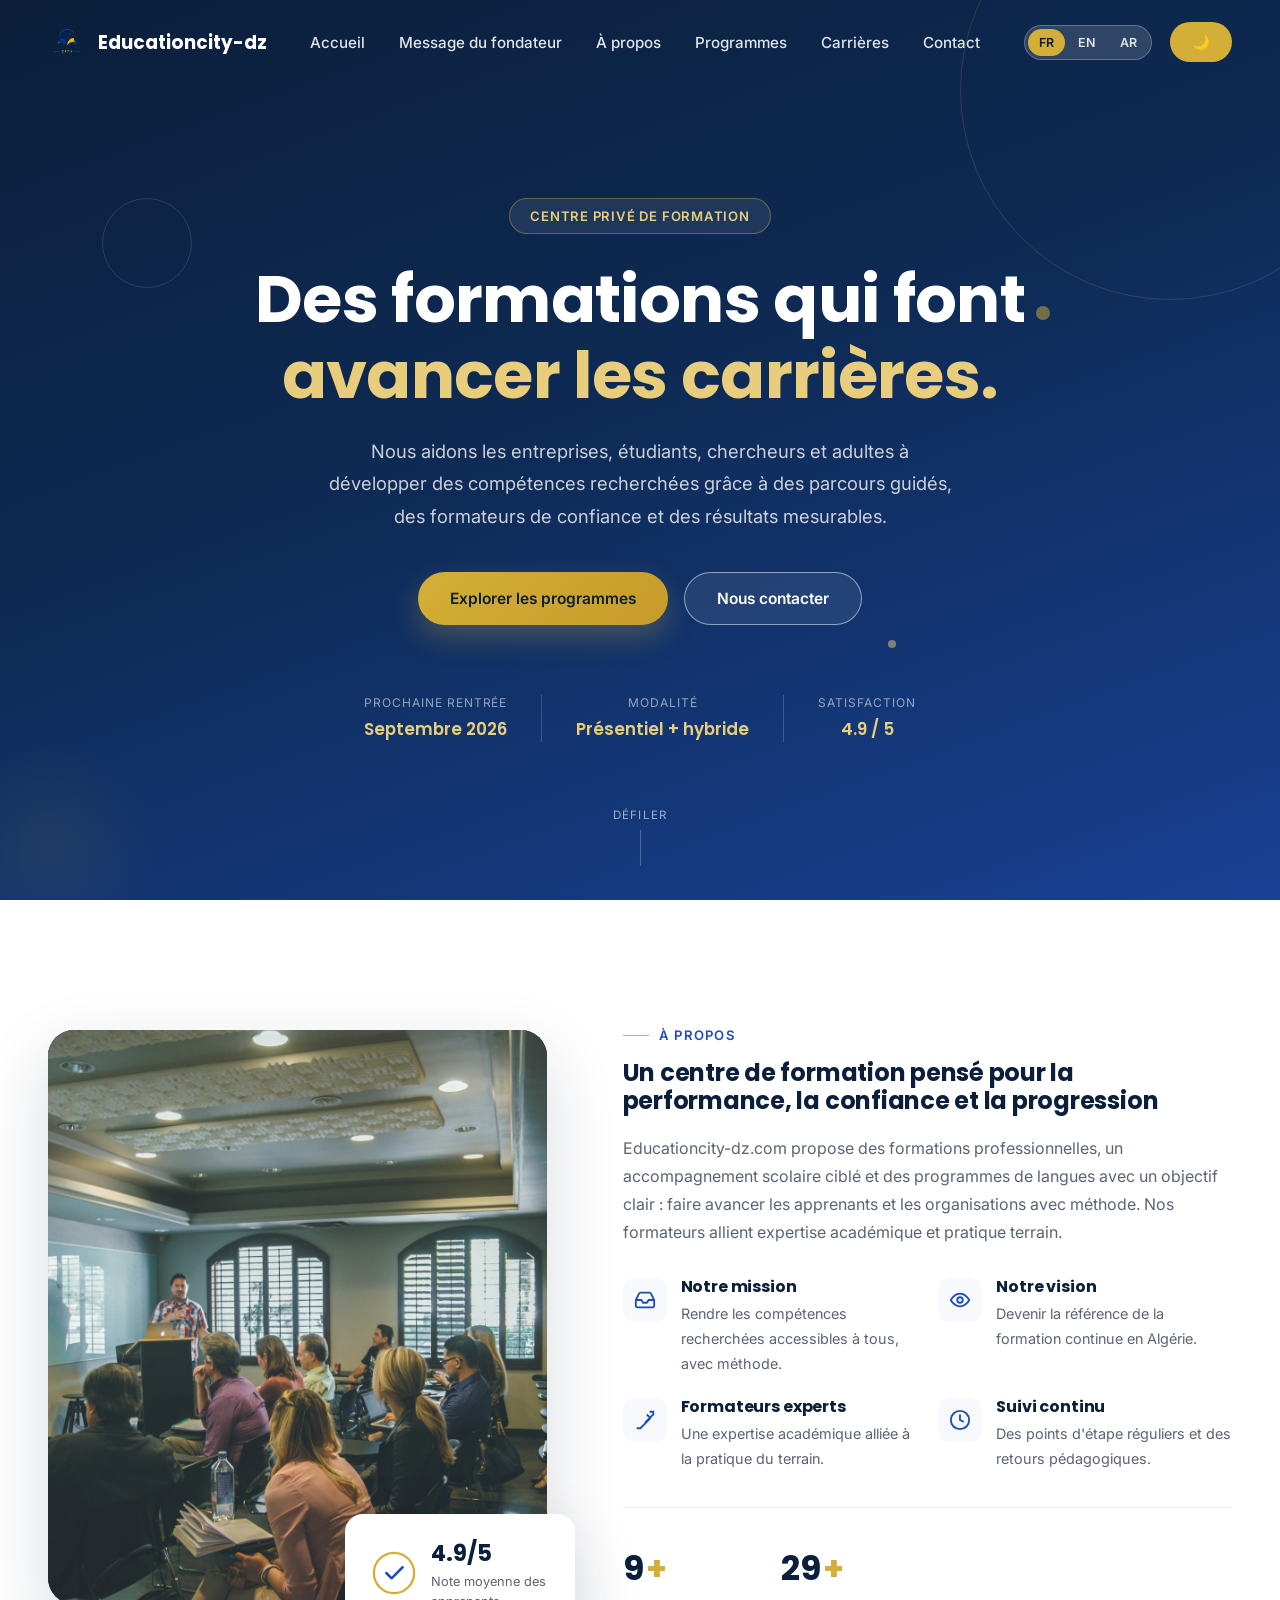
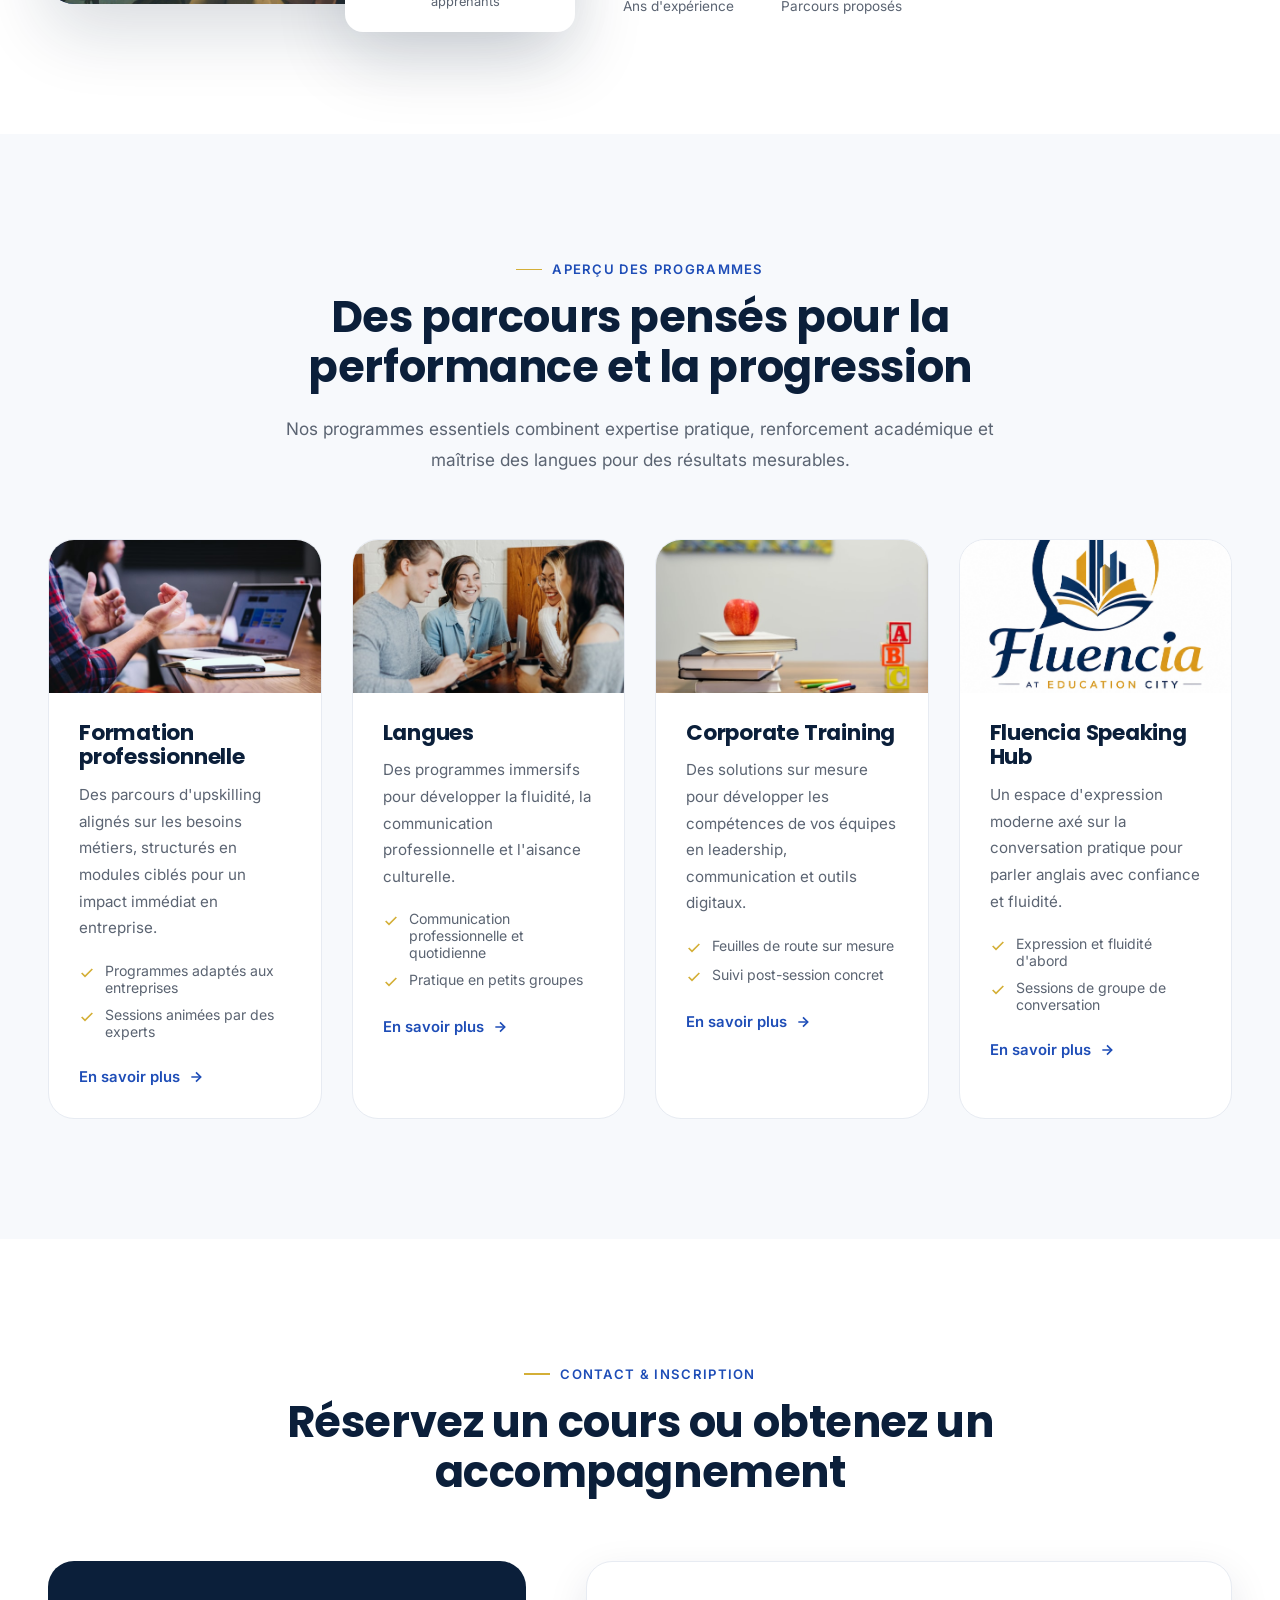
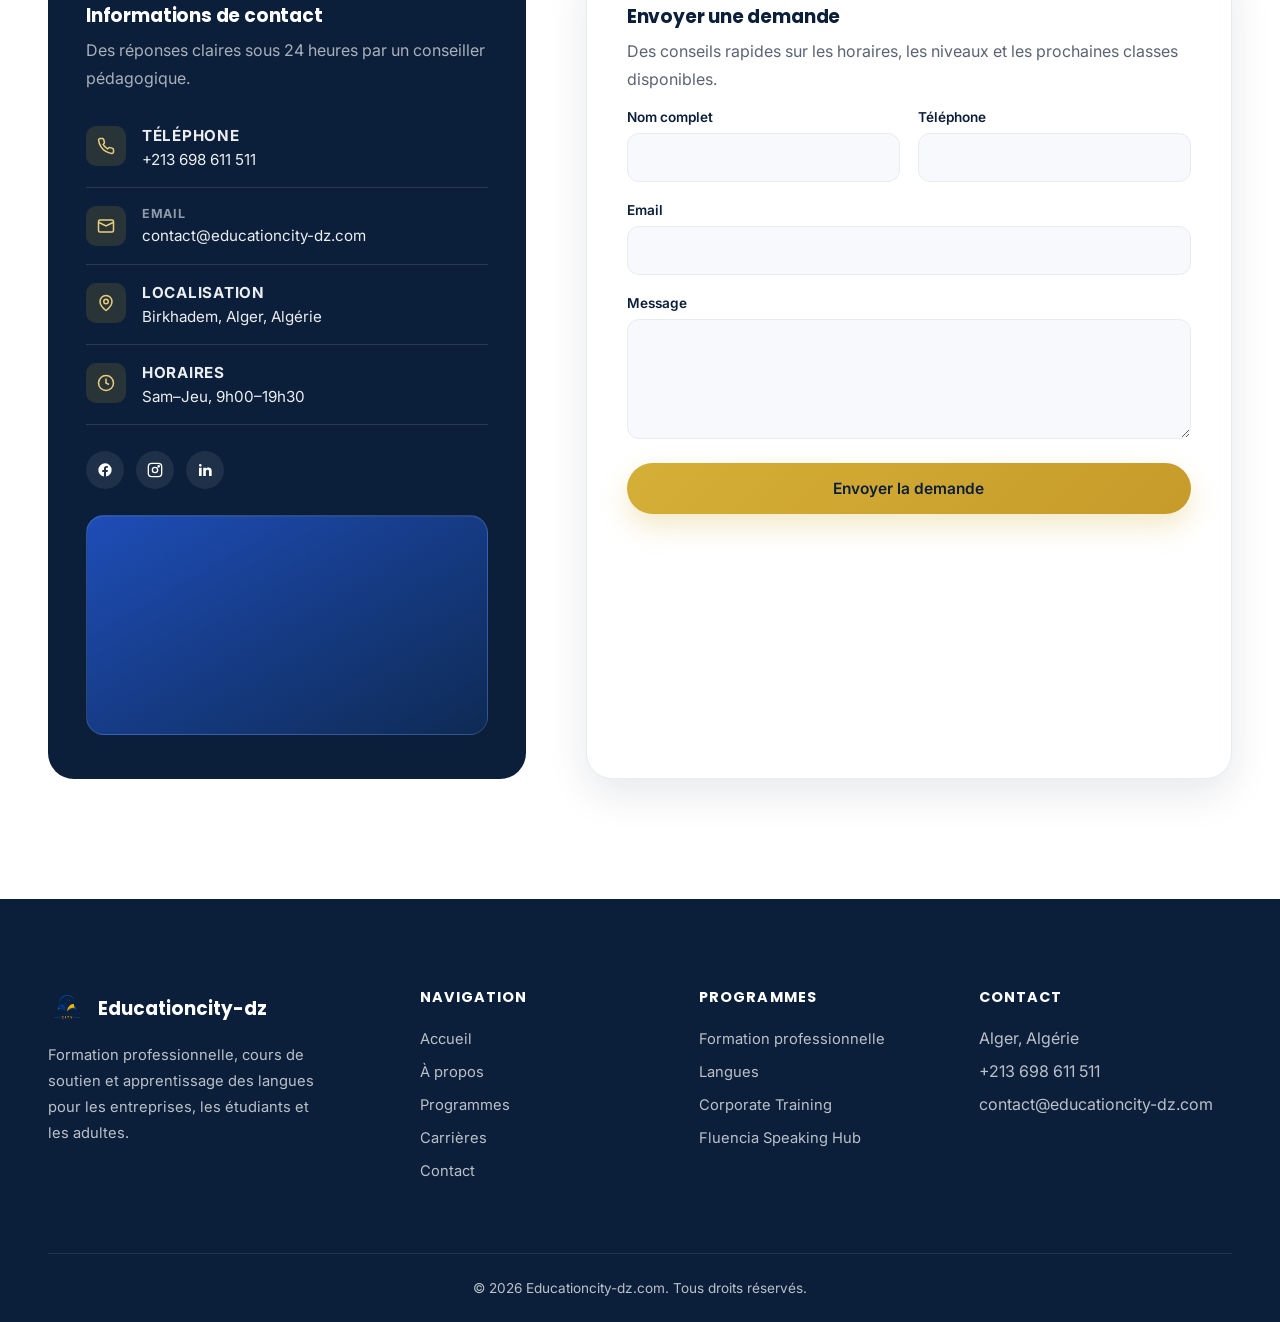
==== commit 93921239: "update" ====
--- a/index.html
+++ b/index.html
@@ -285,9 +285,9 @@
         <div class="course-image">
           <img src="Fluencia.jpeg" alt="Fluencia Speaking Hub" loading="lazy">
           <div class="course-image-overlay">
-            <span class="course-tag" data-lang="fr">Fluencia — Speaking Hub</span>
-            <span class="course-tag" data-lang="en">Fluencia — Speaking Hub</span>
-            <span class="course-tag" data-lang="ar">Fluencia — محادثة</span>
+            <span class="course-tag" data-lang="fr">Fluencia  Speaking Hub</span>
+            <span class="course-tag" data-lang="en">Fluencia  Speaking Hub</span>
+            <span class="course-tag" data-lang="ar">Fluencia  محادثة</span>
           </div>
         </div>
         <div class="course-content">
@@ -580,7 +580,7 @@
         </div>
         <div class="contact-line">
           <span class="ico"><svg width="18" height="18" viewBox="0 0 24 24" fill="none" stroke="currentColor" stroke-width="2"><rect x="2" y="4" width="20" height="16" rx="2"/><path d="m22 7-10 5L2 7"/></svg></span>
-          <div><strong>Email</strong><span>admin@educationcity-dz.com</span></div>
+          <div><strong>Email</strong><span>contact@educationcity-dz.com</span></div>
         </div>
         <div class="contact-line">
           <span class="ico"><svg width="18" height="18" viewBox="0 0 24 24" fill="none" stroke="currentColor" stroke-width="2"><path d="M20 10c0 6-8 12-8 12s-8-6-8-12a8 8 0 0 1 16 0Z"/><circle cx="12" cy="10" r="3"/></svg></span>
@@ -690,7 +690,7 @@
         <ul class="flinks">
           <li><span data-lang="fr">Alger, Algérie</span><span data-lang="en">Algiers, Algeria</span><span data-lang="ar">الجزائر العاصمة</span></li>
           <li>+213 698 611 511</li>
-          <li>admin@educationcity-dz.com</li>
+          <li>contact@educationcity-dz.com</li>
         </ul>
       </div>
     </div>
--- a/css/style.css
+++ b/css/style.css
@@ -504,14 +504,10 @@
 }
 
 .founder-profile {
-  display: grid;
-  grid-template-columns: 220px minmax(0, 1fr);
-  grid-template-areas:
-    "photo intro"
-    "photo body";
-  column-gap: 24px;
-  row-gap: 14px;
-  align-items: start;
+  display: flex;
+  flex-direction: column;
+  align-items: flex-start;
+  gap: 18px;
   padding: 28px;
   border-radius: var(--radius-lg);
   background: linear-gradient(135deg, rgba(212, 175, 55, 0.14), rgba(30, 77, 183, 0.08));
@@ -528,7 +524,6 @@
 }
 
 .founder-photo-card {
-  grid-area: photo;
   width: 220px;
   max-width: 220px;
   margin-bottom: 0;
@@ -537,7 +532,6 @@
   box-shadow: 0 16px 36px rgba(11, 31, 58, 0.12);
   border: 4px solid rgba(255, 255, 255, 0.95);
   background: var(--light);
-  justify-self: start;
 }
 
 .founder-photo-card img {
@@ -550,7 +544,6 @@
 }
 
 .founder-profile-copy {
-  grid-area: intro / intro / body;
   width: 100%;
   min-width: 0;
   display: flex;
@@ -606,14 +599,6 @@
     grid-template-columns: 1fr;
   }
 
-  .founder-profile {
-    grid-template-columns: 1fr;
-    grid-template-areas:
-      "photo"
-      "intro"
-      "body";
-  }
-
   .founder-photo-card {
     width: 100%;
     max-width: 100%;
@@ -621,14 +606,6 @@
 
   .founder-photo-card img {
     height: 280px;
-  }
-
-  .founder-profile-copy {
-    grid-area: intro;
-  }
-
-  .founder-copy-body {
-    grid-area: body;
   }
 }
 
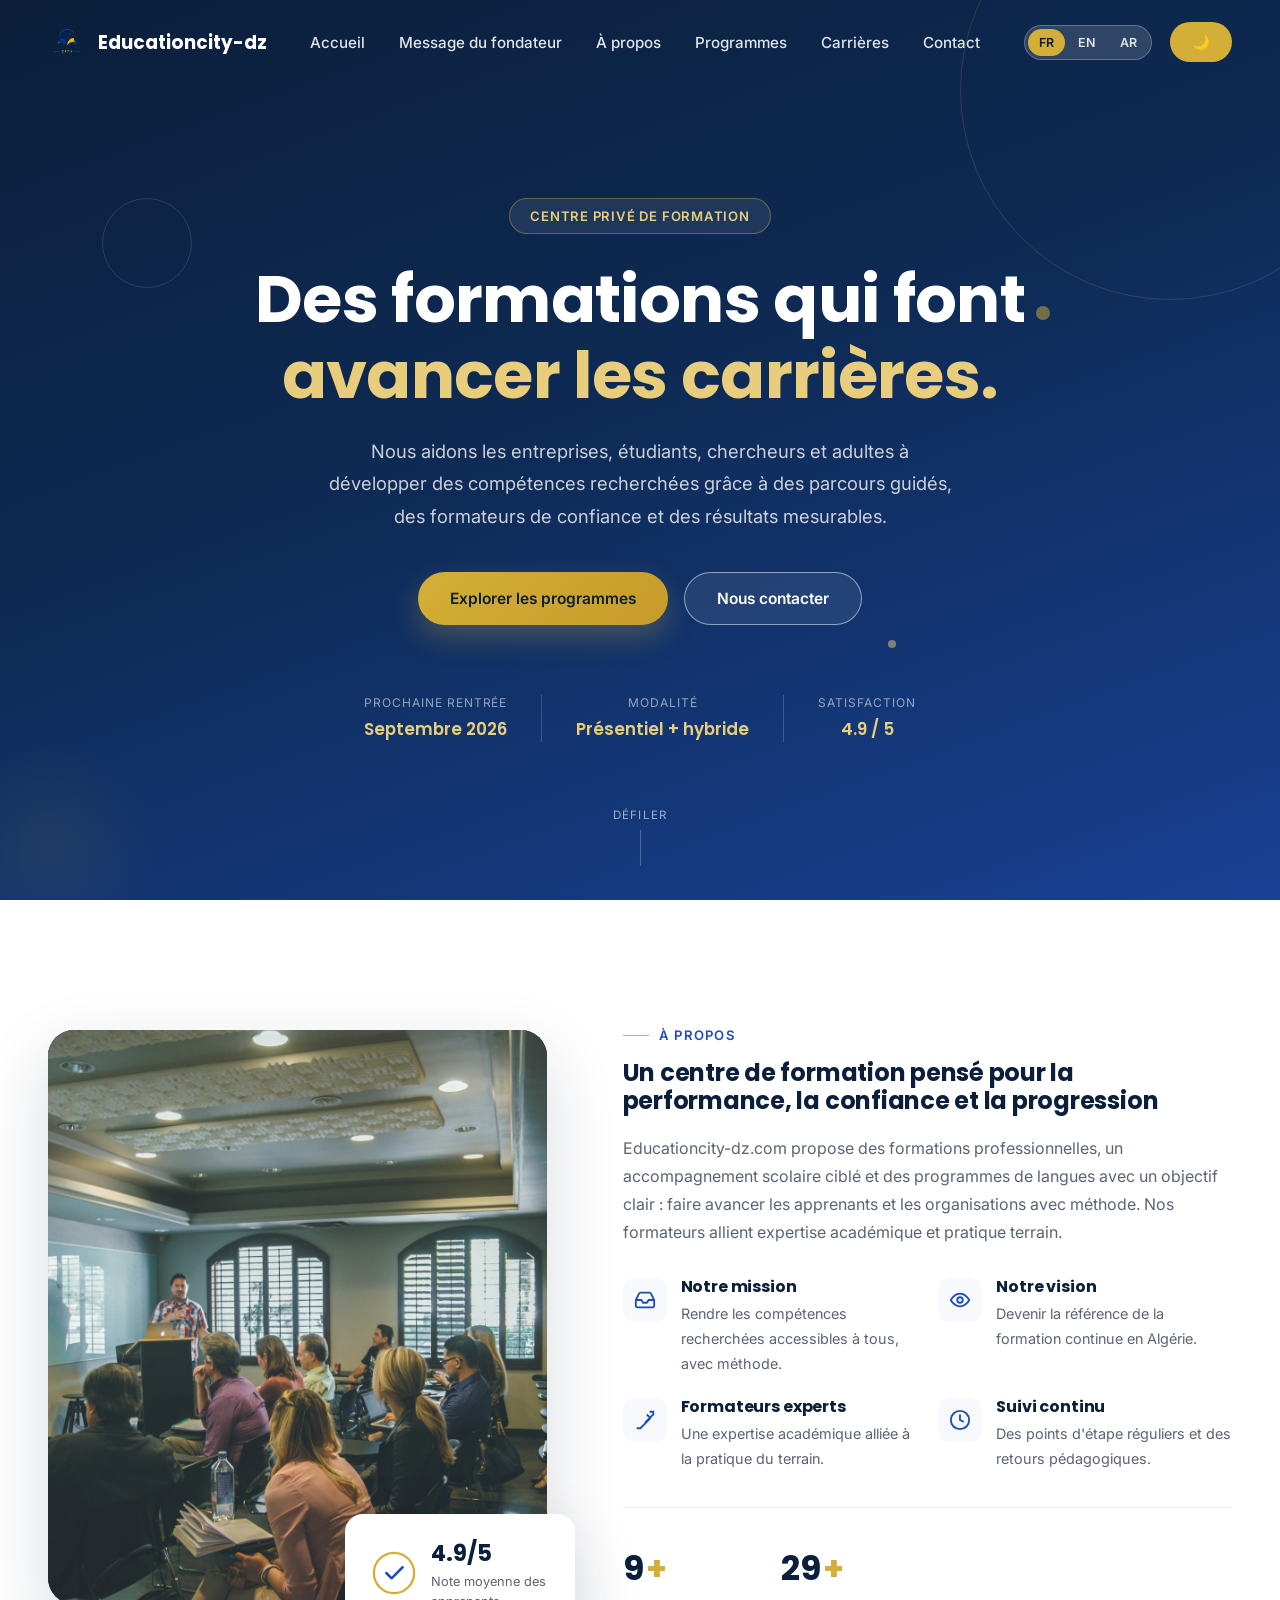
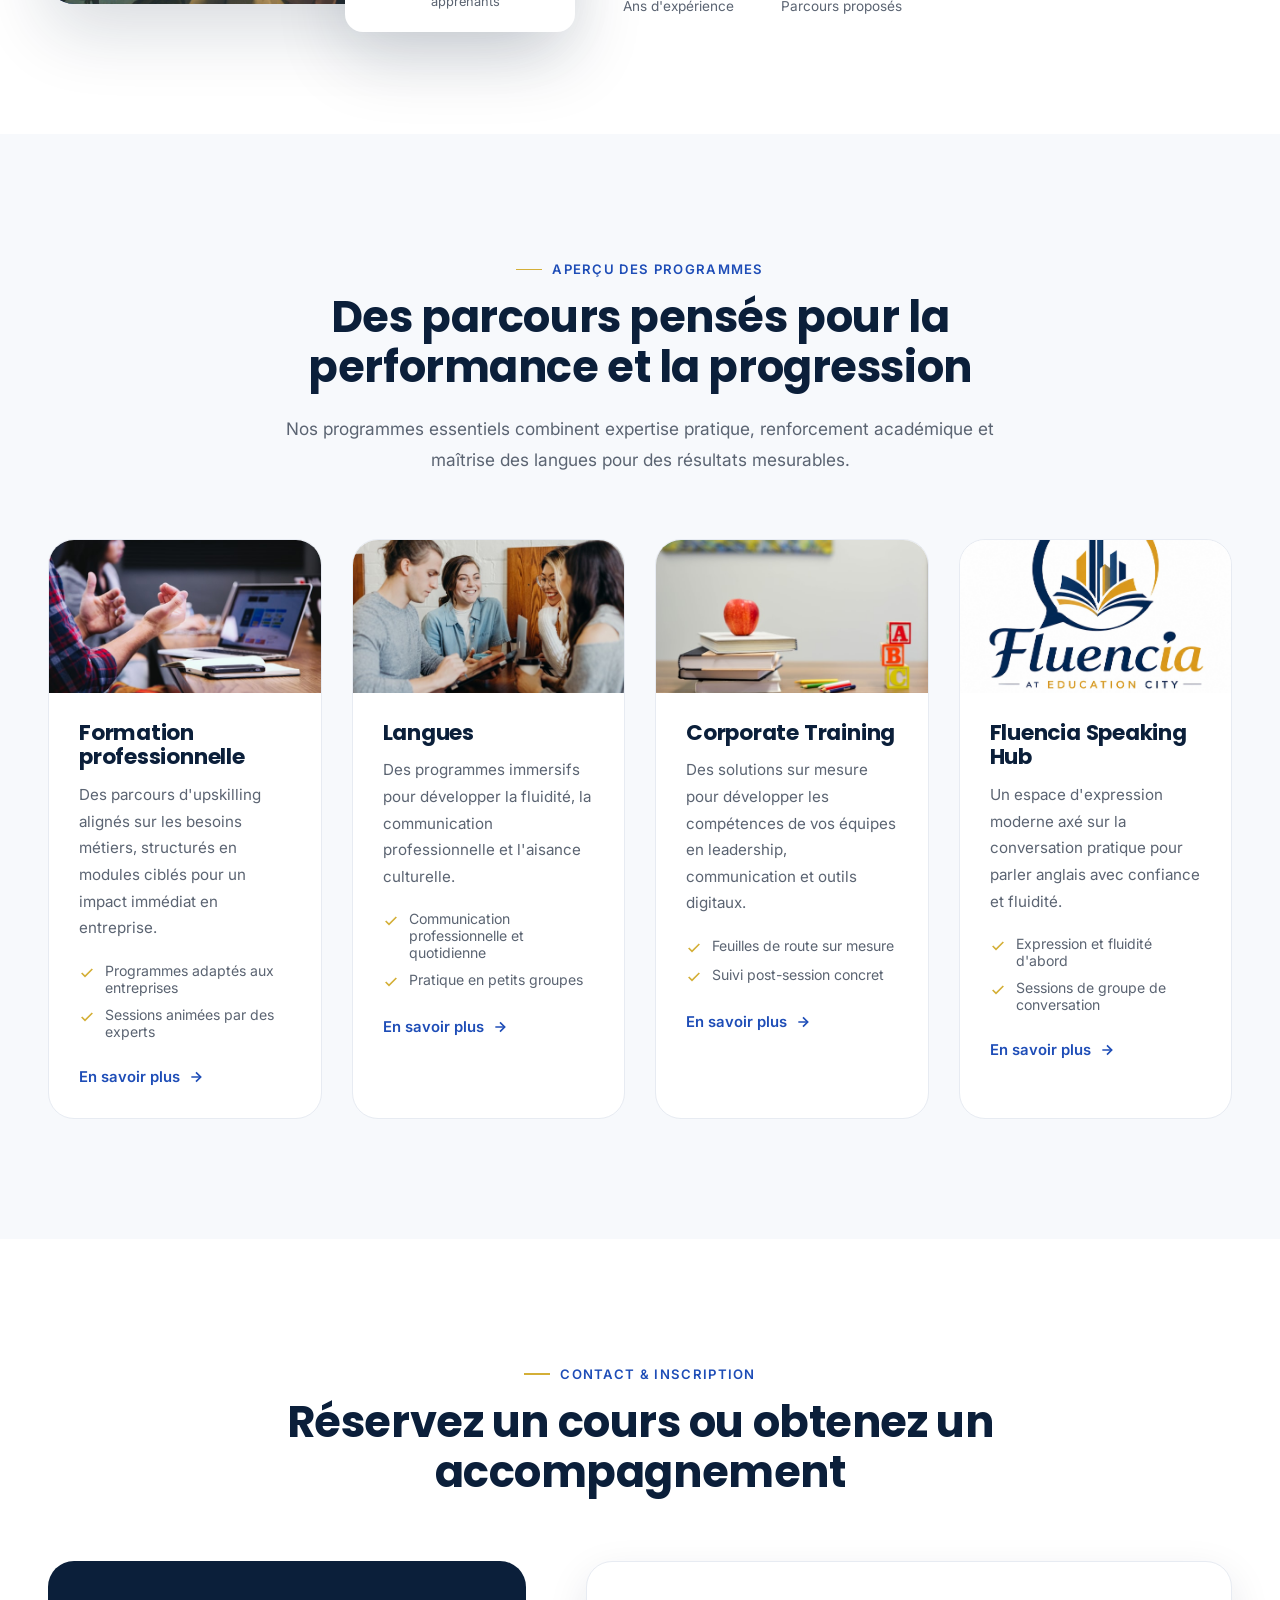
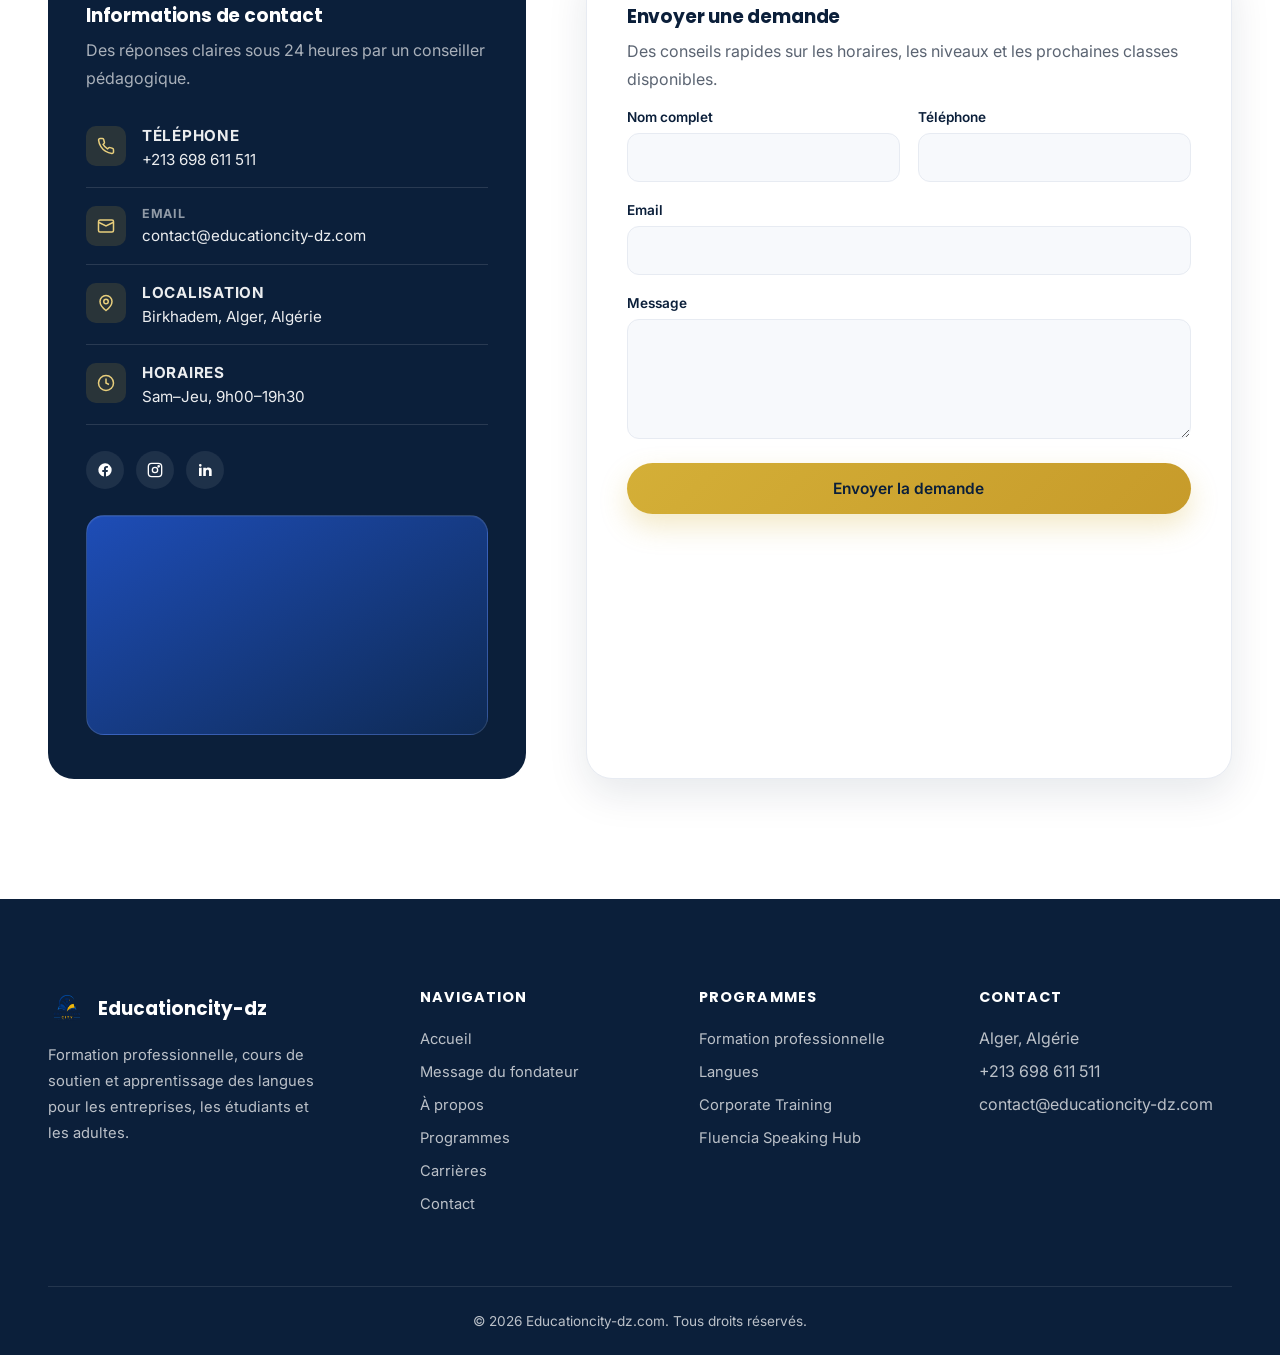
==== commit ddead13d: "update" ====
--- a/index.html
+++ b/index.html
@@ -670,6 +670,7 @@
         <h4><span data-lang="fr">Navigation</span><span data-lang="en">Navigation</span><span data-lang="ar">التنقل</span></h4>
         <ul class="flinks">
           <li><a href="index.html#home"><span data-lang="fr">Accueil</span><span data-lang="en">Home</span><span data-lang="ar">الرئيسية</span></a></li>
+          <li><a href="founder-message.html"><span data-lang="fr">Message du fondateur</span><span data-lang="en">Founder’s Message</span><span data-lang="ar">رسالة المؤسس</span></a></li>
           <li><a href="index.html#about"><span data-lang="fr">À propos</span><span data-lang="en">About</span><span data-lang="ar">من نحن</span></a></li>
           <li><a href="index.html#courses"><span data-lang="fr">Programmes</span><span data-lang="en">Courses</span><span data-lang="ar">البرامج</span></a></li>
           <li><a href="careers.html"><span data-lang="fr">Carrières</span><span data-lang="en">Careers</span><span data-lang="ar">الوظائف</span></a></li>
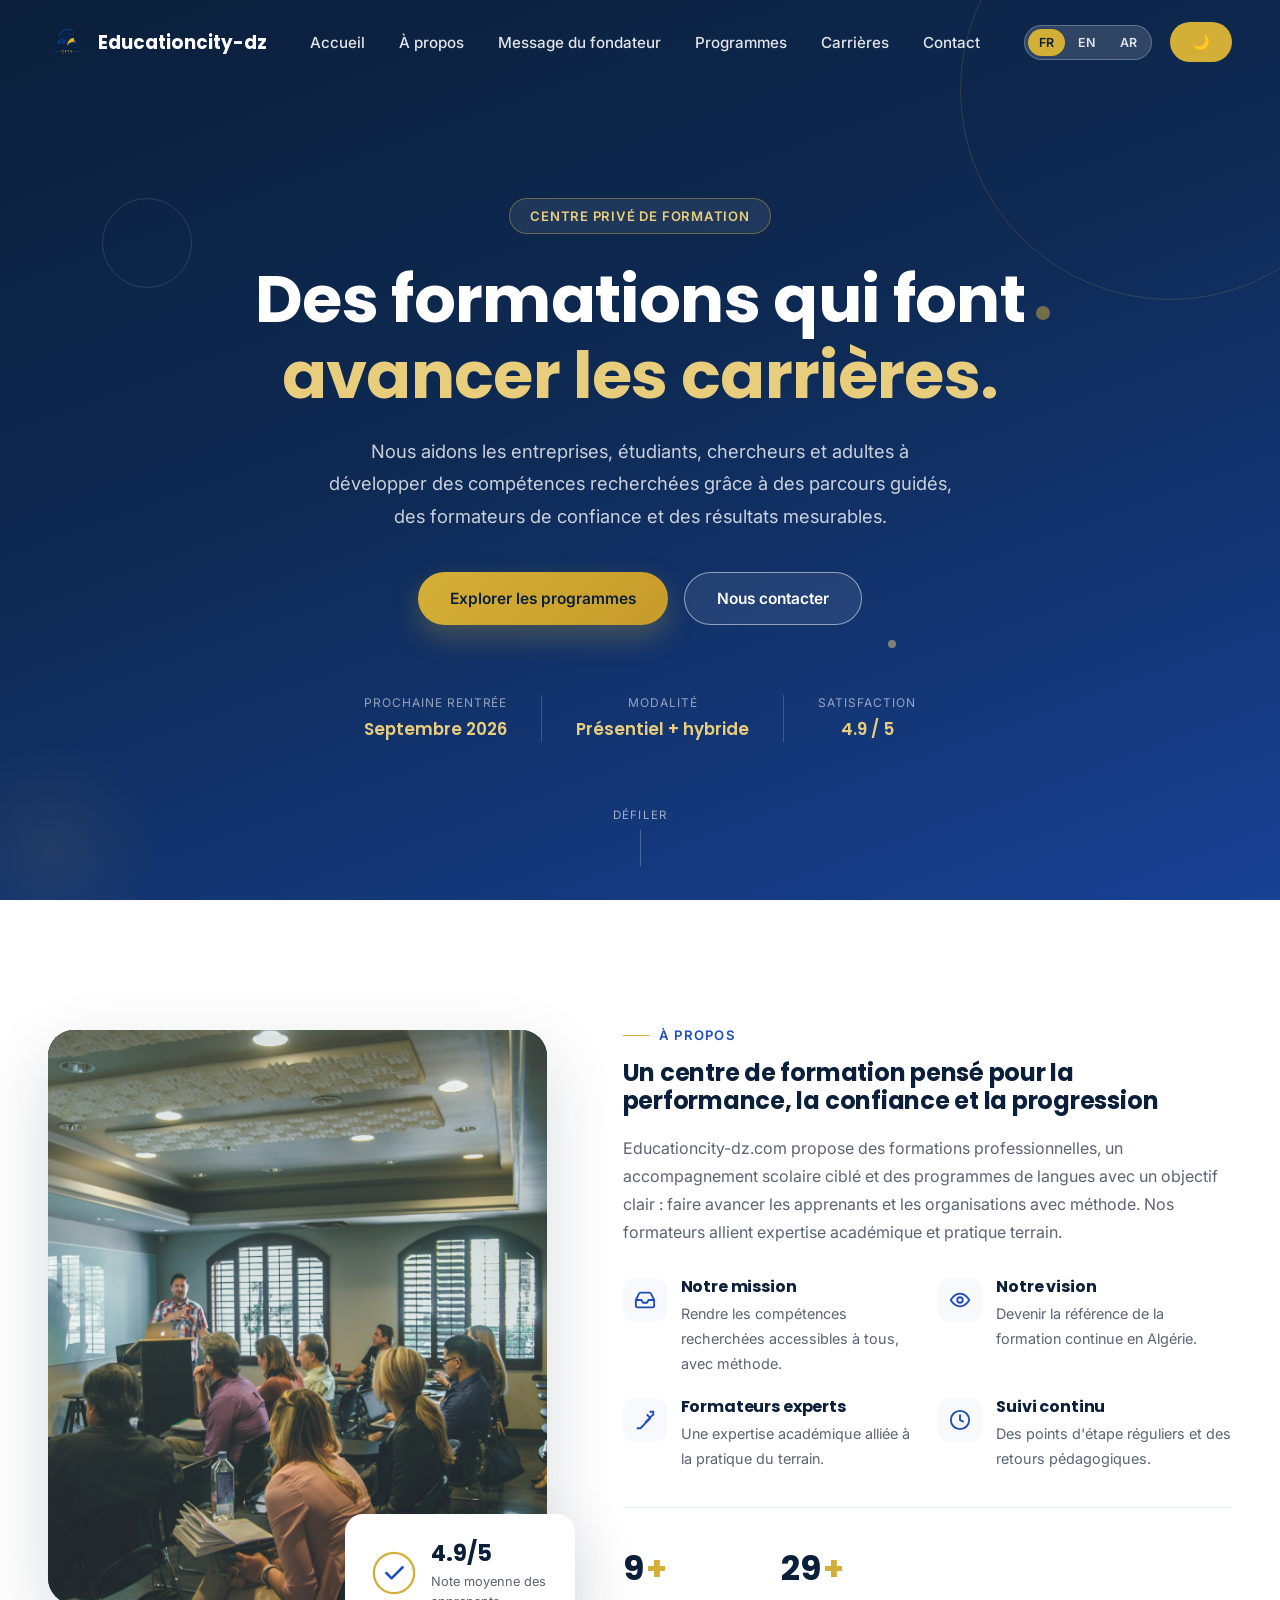
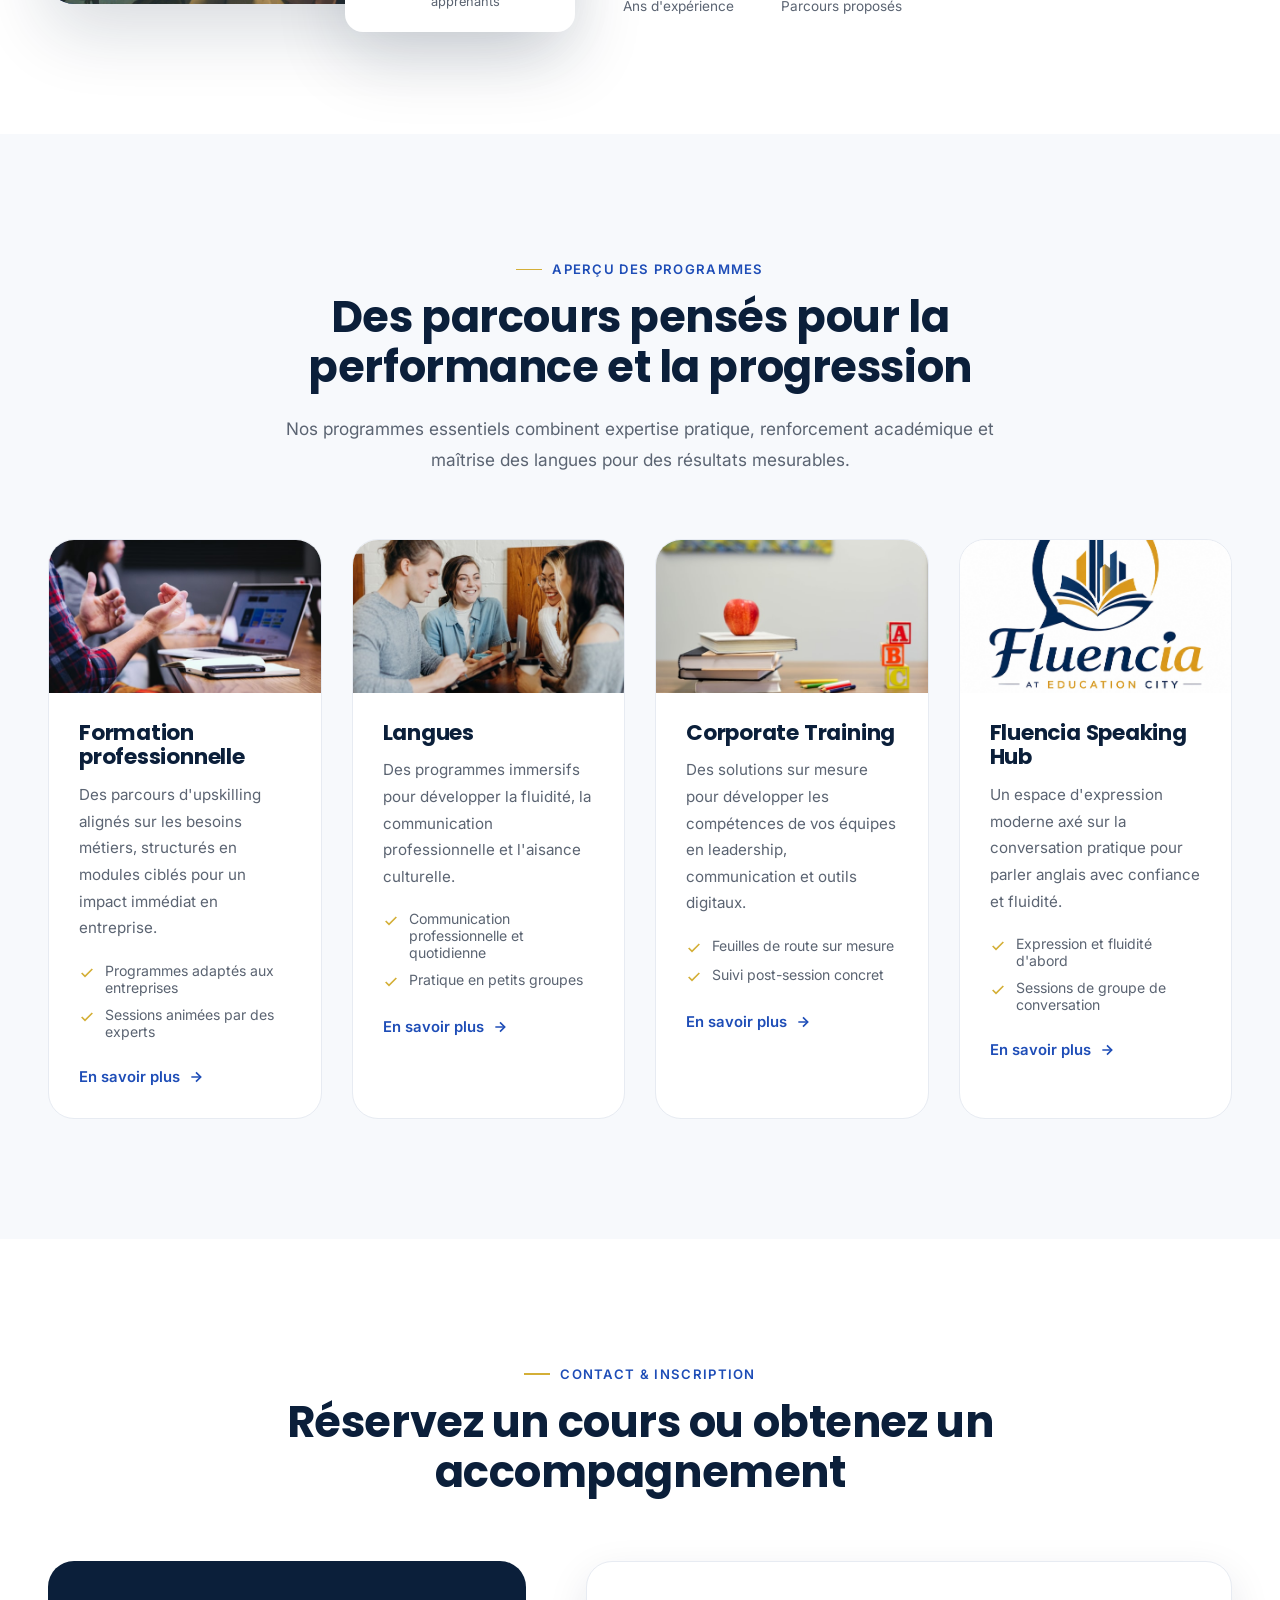
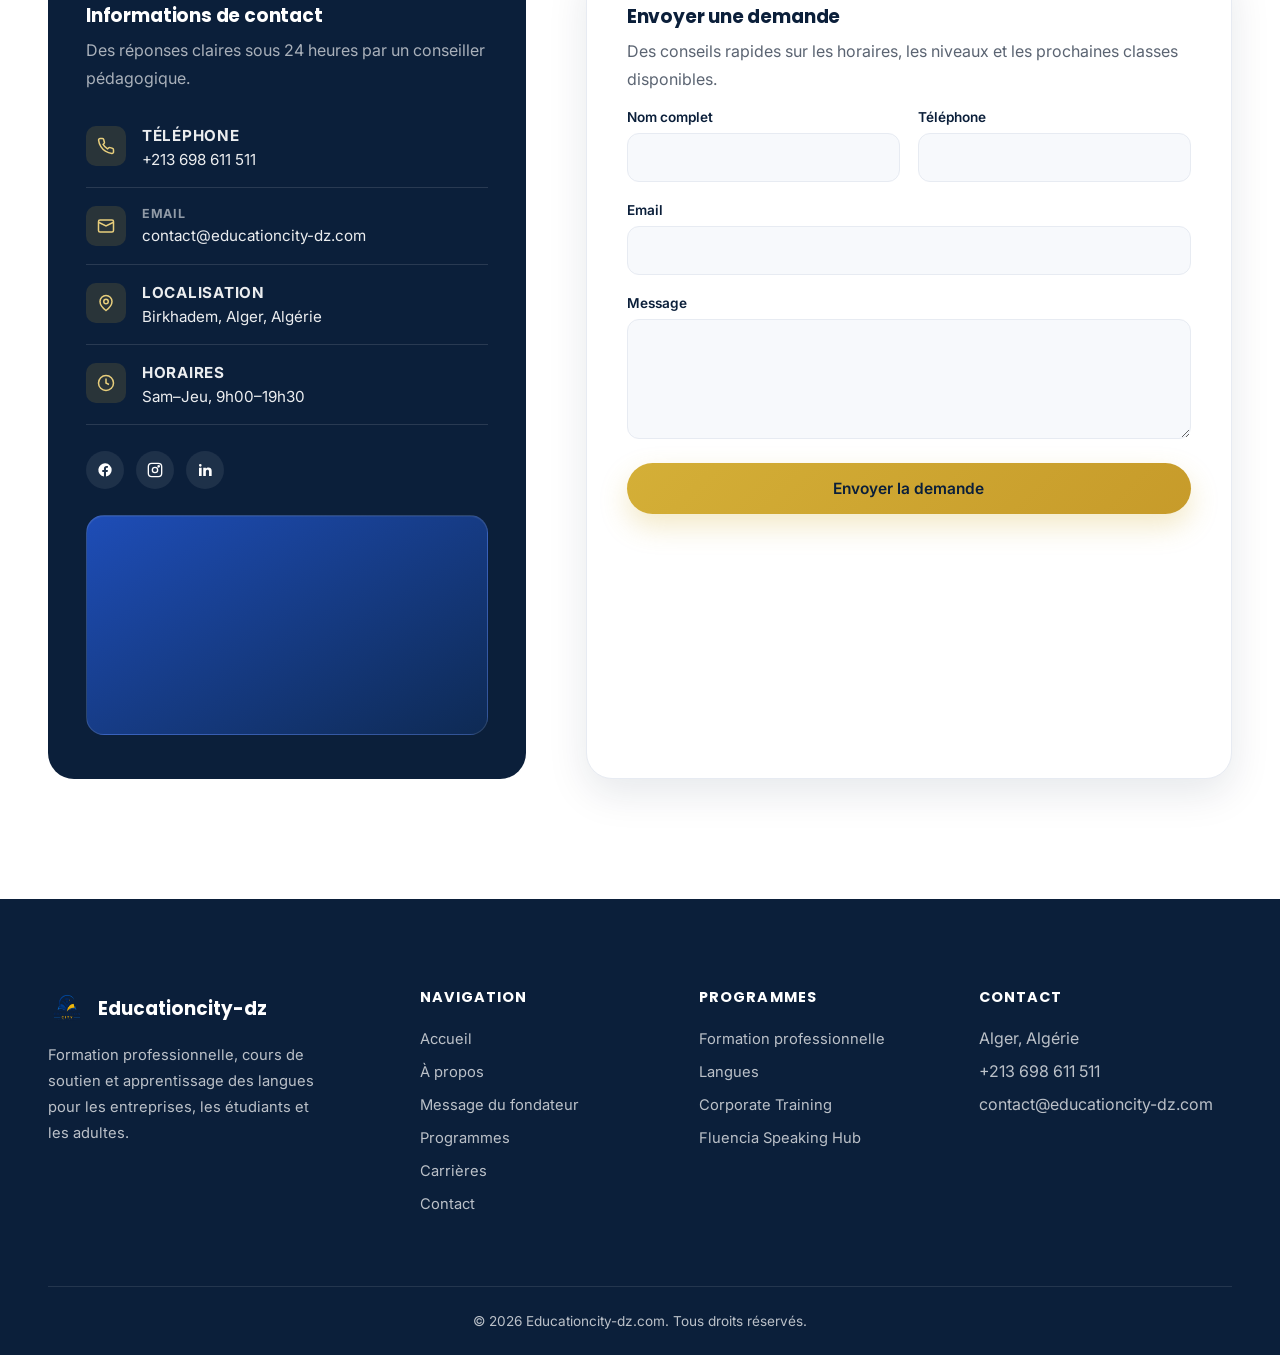
==== commit d61d42cb: "update" ====
--- a/index.html
+++ b/index.html
@@ -24,8 +24,8 @@
     <nav>
       <ul class="nav-links" id="nav-links">
         <li><a href="index.html#home"><span data-lang="fr">Accueil</span><span data-lang="en">Home</span><span data-lang="ar">الرئيسية</span></a></li>
+        <li><a href="index.html#about"><span data-lang="fr">À propos</span><span data-lang="en">About</span><span data-lang="ar">من نحن</span></a></li>
         <li><a href="founder-message.html"><span data-lang="fr">Message du fondateur</span><span data-lang="en">Founder’s Message</span><span data-lang="ar">رسالة المؤسس</span></a></li>
-        <li><a href="index.html#about"><span data-lang="fr">À propos</span><span data-lang="en">About</span><span data-lang="ar">من نحن</span></a></li>
         <li><a href="index.html#courses"><span data-lang="fr">Programmes</span><span data-lang="en">Courses</span><span data-lang="ar">البرامج</span></a></li>
         <li><a href="careers.html"><span data-lang="fr">Carrières</span><span data-lang="en">Careers</span><span data-lang="ar">الوظائف</span></a></li>
         <li><a href="index.html#contact"><span data-lang="fr">Contact</span><span data-lang="en">Contact</span><span data-lang="ar">اتصل بنا</span></a></li>
@@ -670,8 +670,8 @@
         <h4><span data-lang="fr">Navigation</span><span data-lang="en">Navigation</span><span data-lang="ar">التنقل</span></h4>
         <ul class="flinks">
           <li><a href="index.html#home"><span data-lang="fr">Accueil</span><span data-lang="en">Home</span><span data-lang="ar">الرئيسية</span></a></li>
+          <li><a href="index.html#about"><span data-lang="fr">À propos</span><span data-lang="en">About</span><span data-lang="ar">من نحن</span></a></li>
           <li><a href="founder-message.html"><span data-lang="fr">Message du fondateur</span><span data-lang="en">Founder’s Message</span><span data-lang="ar">رسالة المؤسس</span></a></li>
-          <li><a href="index.html#about"><span data-lang="fr">À propos</span><span data-lang="en">About</span><span data-lang="ar">من نحن</span></a></li>
           <li><a href="index.html#courses"><span data-lang="fr">Programmes</span><span data-lang="en">Courses</span><span data-lang="ar">البرامج</span></a></li>
           <li><a href="careers.html"><span data-lang="fr">Carrières</span><span data-lang="en">Careers</span><span data-lang="ar">الوظائف</span></a></li>
           <li><a href="index.html#contact"><span data-lang="fr">Contact</span><span data-lang="en">Contact</span><span data-lang="ar">اتصل بنا</span></a></li>
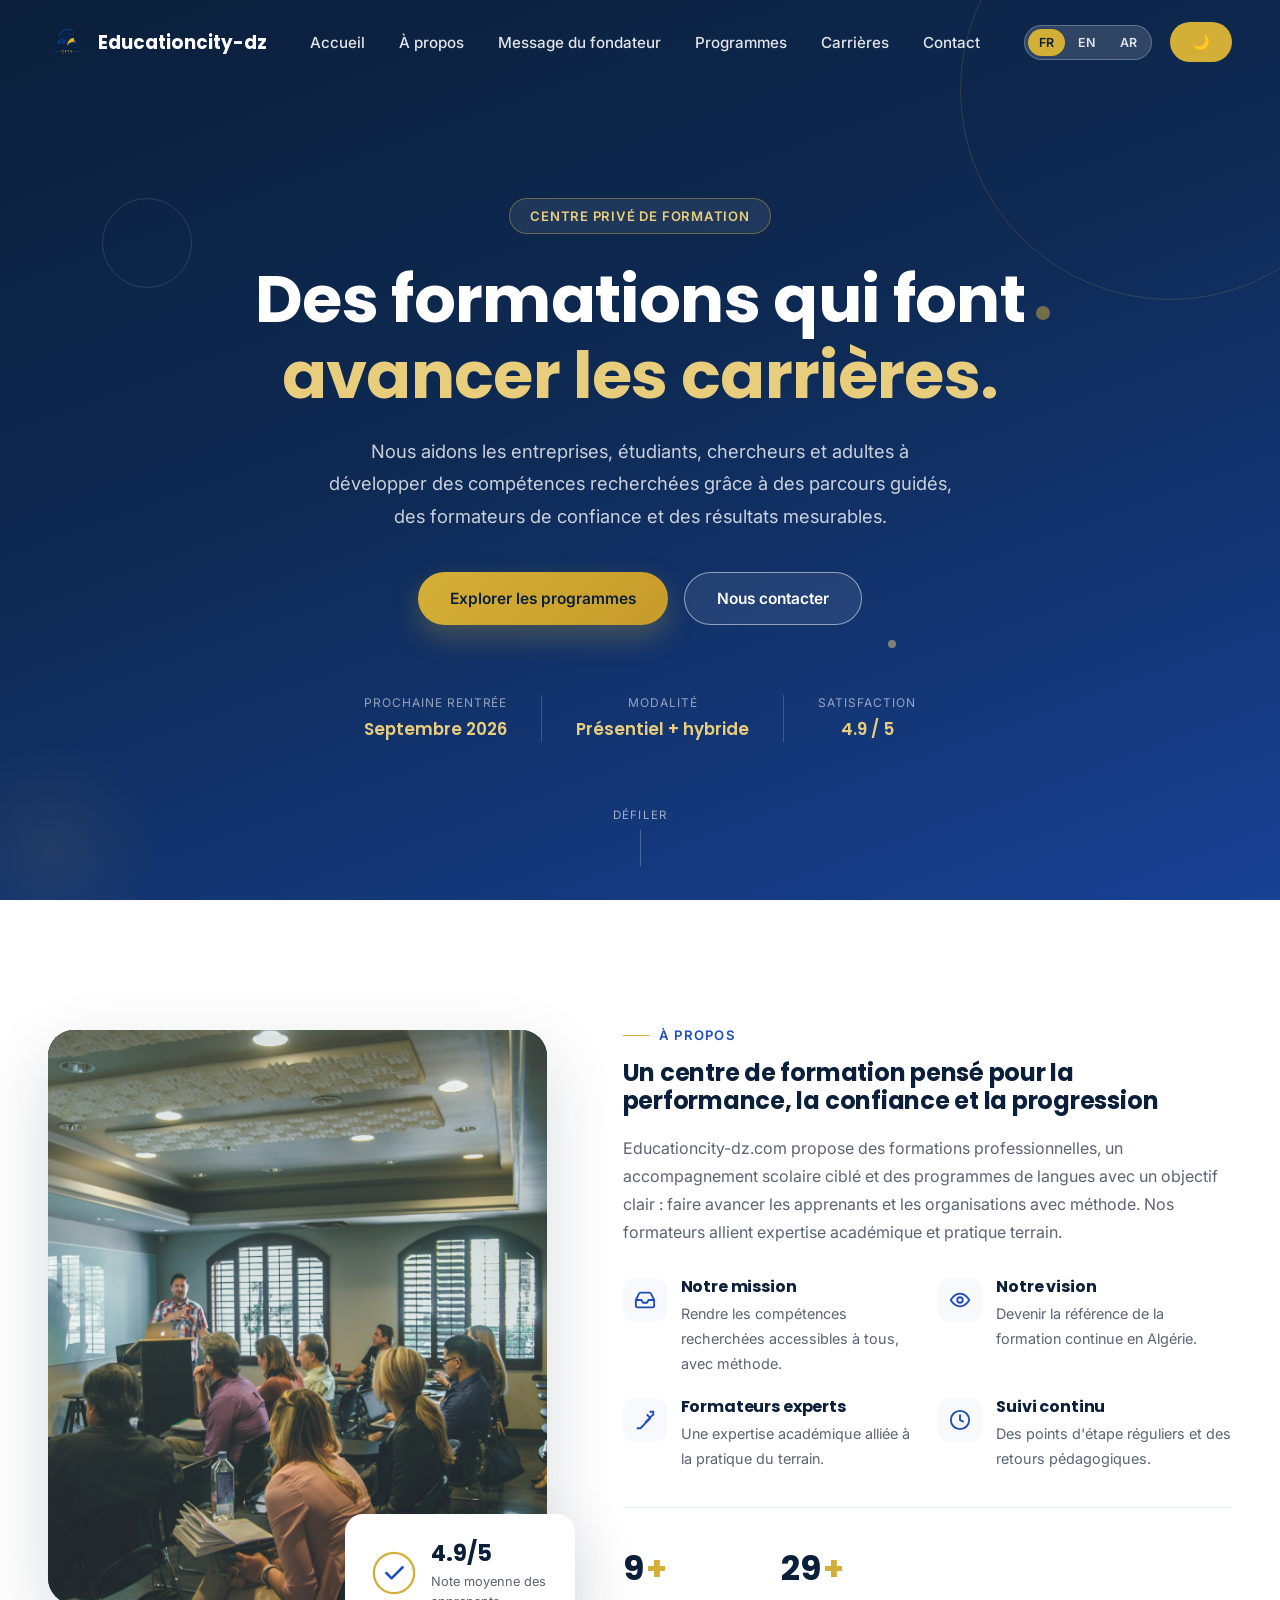
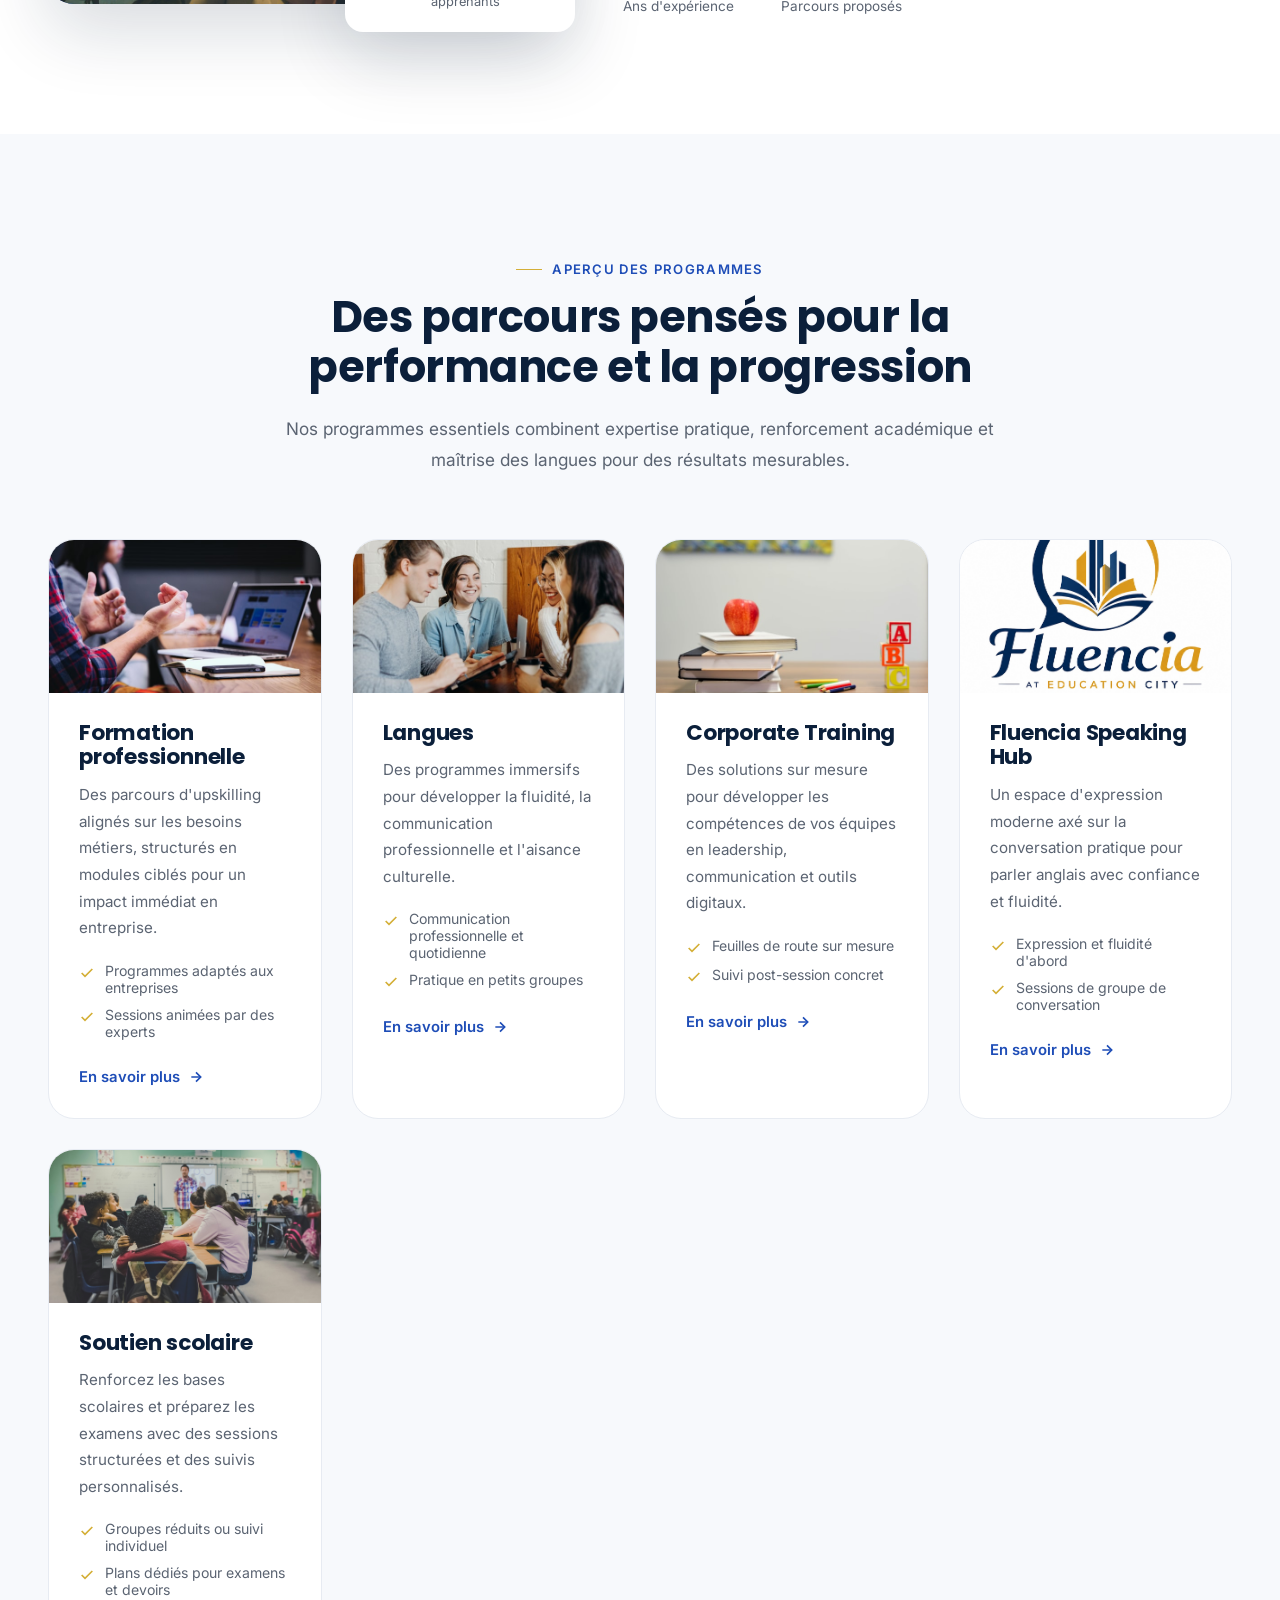
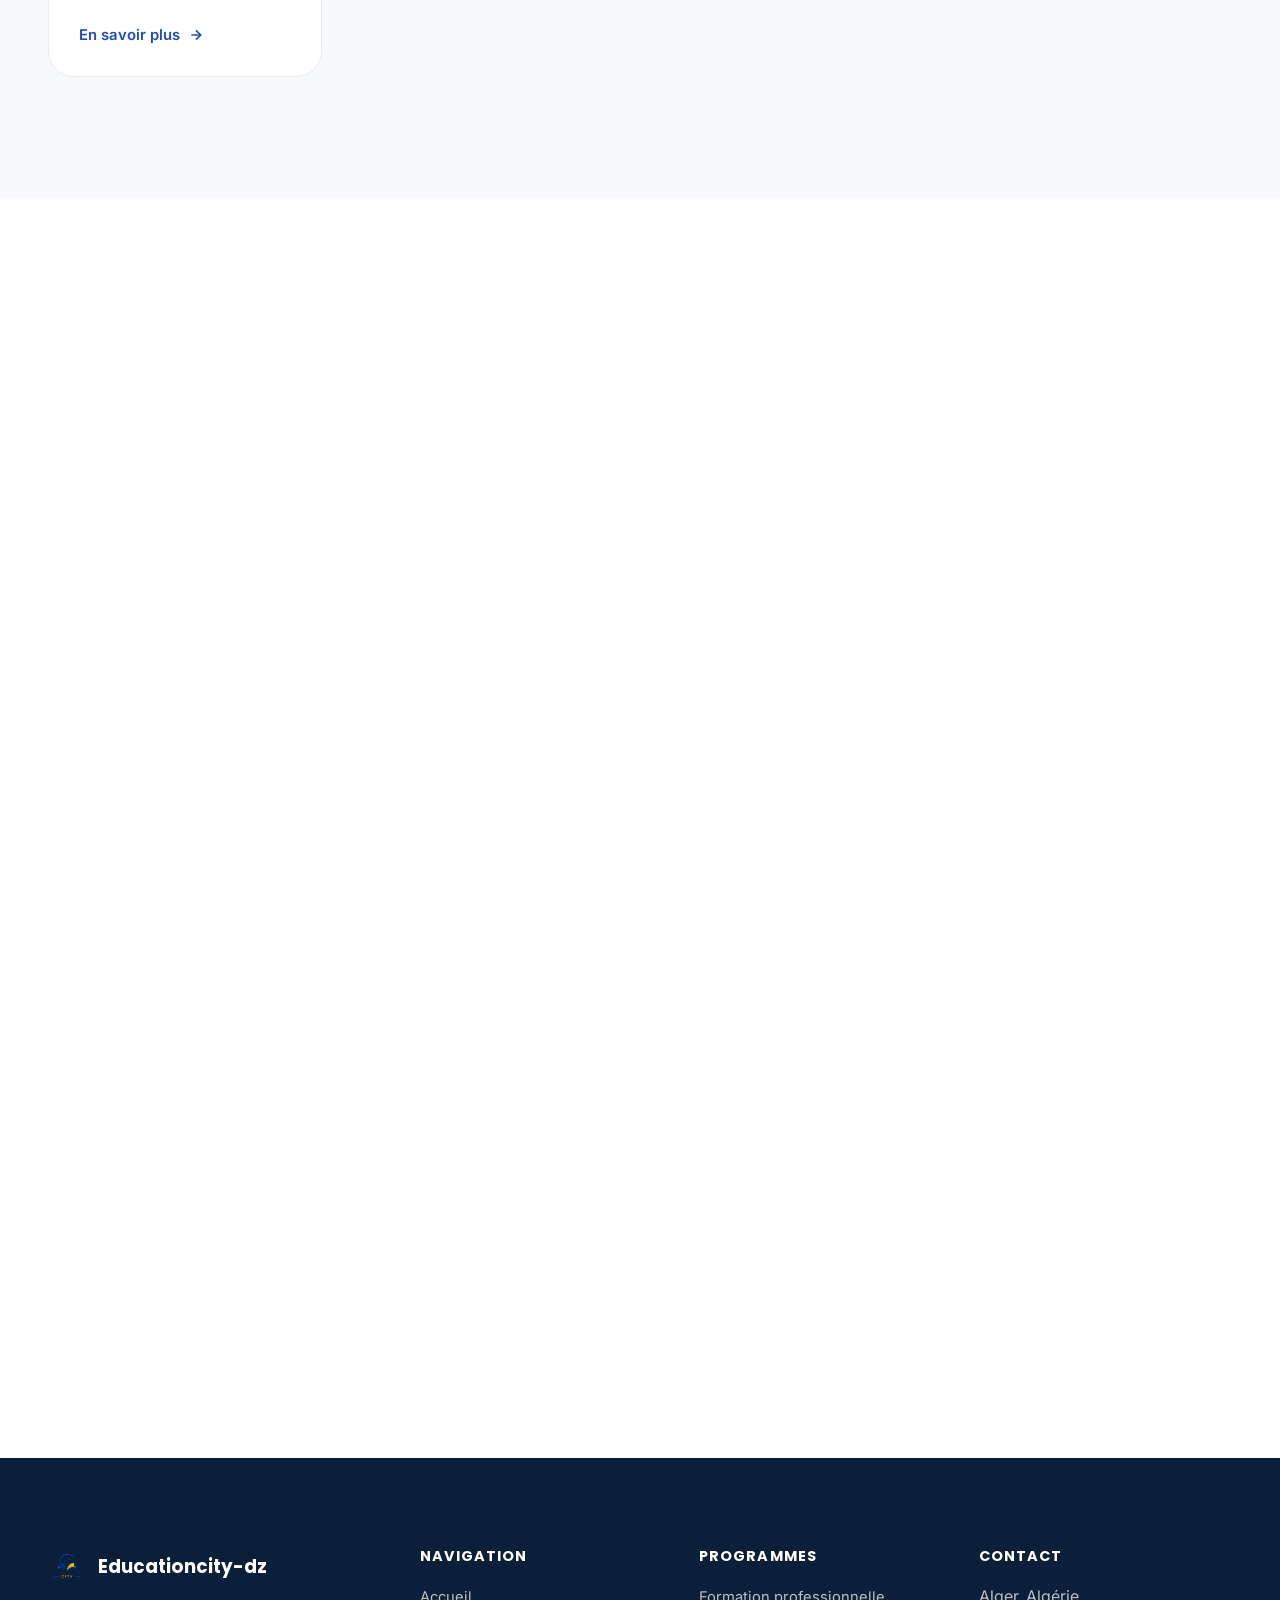
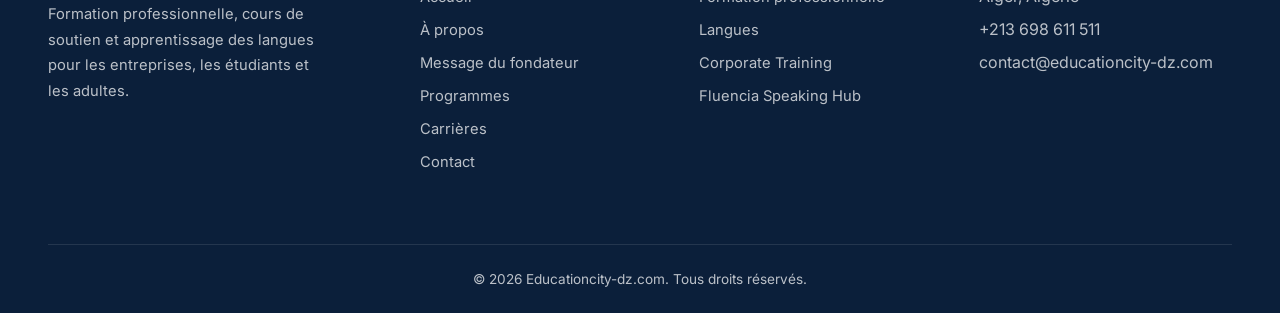
==== commit ceb3bdf1: "update" ====
--- a/index.html
+++ b/index.html
@@ -59,8 +59,8 @@
   <div class="hero-inner">
     <div class="hero-badge">
       <span data-lang="fr">Centre Privé de formation</span>
-      <span data-lang="en">Private Training Center in Algiers</span>
-      <span data-lang="ar">مركز خاص للتكوين في الجزائر العاصمة</span>
+      <span data-lang="en">Private Training Center</span>
+      <span data-lang="ar">مركز خاص للتكوين </span>
     </div>
 
     <div data-lang="fr">
@@ -217,7 +217,7 @@
             <li><svg viewBox="0 0 24 24" fill="none" stroke="currentColor" stroke-width="2.5"><path d="M20 6 9 17l-5-5"/></svg><span><span data-lang="fr">Programmes adaptés aux entreprises</span><span data-lang="en">Programmes tailored for companies</span><span data-lang="ar">برامج مصممة خصيصًا للشركات</span></span></li>
             <li><svg viewBox="0 0 24 24" fill="none" stroke="currentColor" stroke-width="2.5"><path d="M20 6 9 17l-5-5"/></svg><span><span data-lang="fr">Sessions animées par des experts</span><span data-lang="en">Sessions led by expert trainers</span><span data-lang="ar">جلسات يقودها خبراء</span></span></li>
           </ul>
-          <a href="formation-professionnelle.html" class="card-link">
+          <a href="academic-support.html" class="card-link">
             <span data-lang="fr">En savoir plus</span><span data-lang="en">Learn More</span><span data-lang="ar">اعرف المزيد</span>
             <svg viewBox="0 0 24 24" fill="none" stroke="currentColor" stroke-width="2.5"><path d="M5 12h14"/><path d="m12 5 7 7-7 7"/></svg>
           </a>
@@ -307,6 +307,33 @@
           </a>
         </div>
       </div>
+      <!-- Course 5: Academic Support Classes -->
+      <div class="course-card reveal" style="--i:4">
+        <div class="course-image">
+          <img src="Academic Support Classes.jpg" alt="Academic Support Classes" loading="lazy">
+          <div class="course-image-overlay">
+            <span class="course-tag" data-lang="fr">Cours de soutien scolaire</span>
+            <span class="course-tag" data-lang="en">Academic Support Classes</span>
+            <span class="course-tag" data-lang="ar">الدعم الدراسي</span>
+          </div>
+        </div>
+        <div class="course-content">
+          <h3><span data-lang="fr">Soutien scolaire</span><span data-lang="en">Academic Support Classes</span><span data-lang="ar">الدعم الدراسي</span></h3>
+          <p>
+            <span data-lang="fr">Renforcez les bases scolaires et préparez les examens avec des sessions structurées et des suivis personnalisés.</span>
+            <span data-lang="en">Strengthen academic fundamentals and prepare for exams with structured sessions and personalised follow-up.</span>
+            <span data-lang="ar">عزّزوا الأساسيات الدراسية واستعدوا للامتحانات مع جلسات منظمة ومتابعة مخصصة.</span>
+          </p>
+          <ul>
+            <li><svg viewBox="0 0 24 24" fill="none" stroke="currentColor" stroke-width="2.5"><path d="M20 6 9 17l-5-5"/></svg><span><span data-lang="fr">Groupes réduits ou suivi individuel</span><span data-lang="en">Small groups or one-to-one</span><span data-lang="ar">مجموعات صغيرة أو متابعة فردية</span></span></li>
+            <li><svg viewBox="0 0 24 24" fill="none" stroke="currentColor" stroke-width="2.5"><path d="M20 6 9 17l-5-5"/></svg><span><span data-lang="fr">Plans dédiés pour examens et devoirs</span><span data-lang="en">Exam & homework-focused plans</span><span data-lang="ar">خطط مخصصة للامتحانات والواجبات</span></span></li>
+          </ul>
+          <a href="academic-support.html" class="card-link">
+            <span data-lang="fr">En savoir plus</span><span data-lang="en">Learn More</span><span data-lang="ar">اعرف المزيد</span>
+            <svg viewBox="0 0 24 24" fill="none" stroke="currentColor" stroke-width="2.5"><path d="M5 12h14"/><path d="m12 5 7 7-7 7"/></svg>
+          </a>
+        </div>
+      </div>
     </div>
   </div>
 </section>
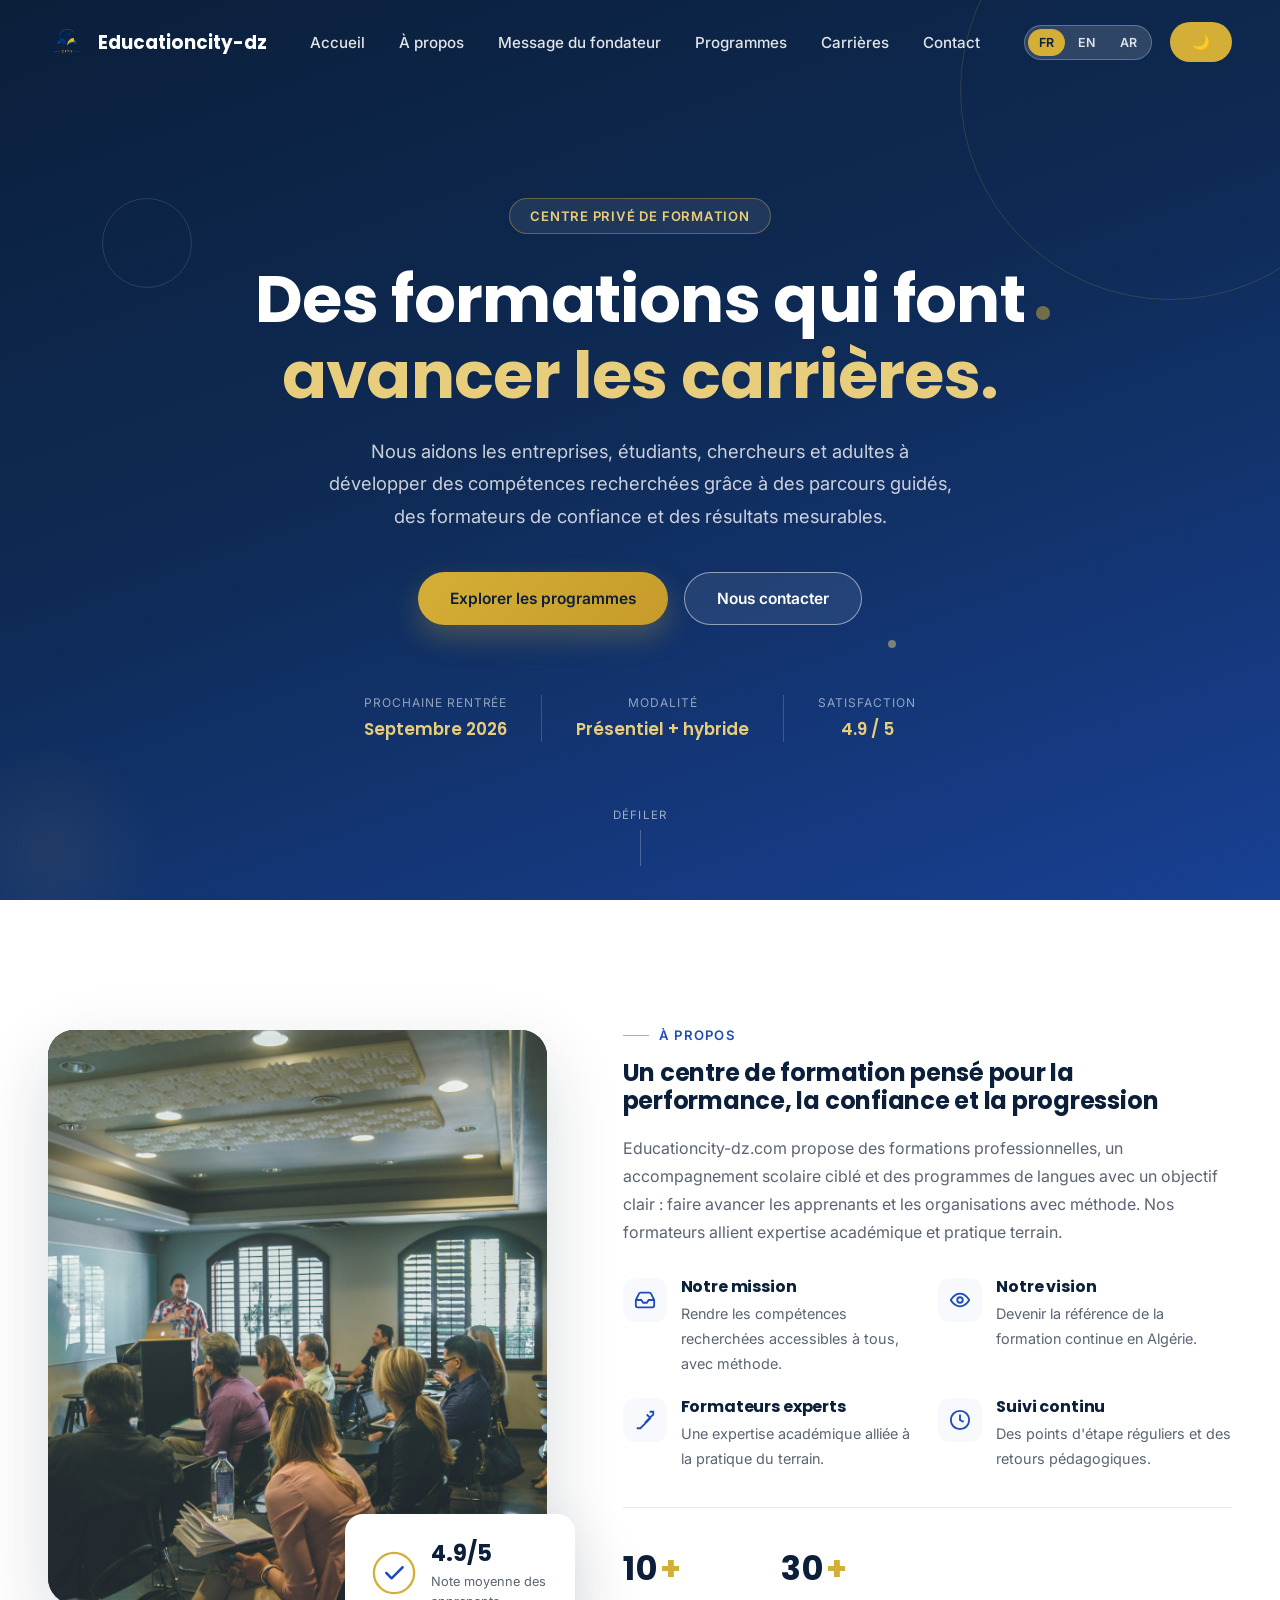
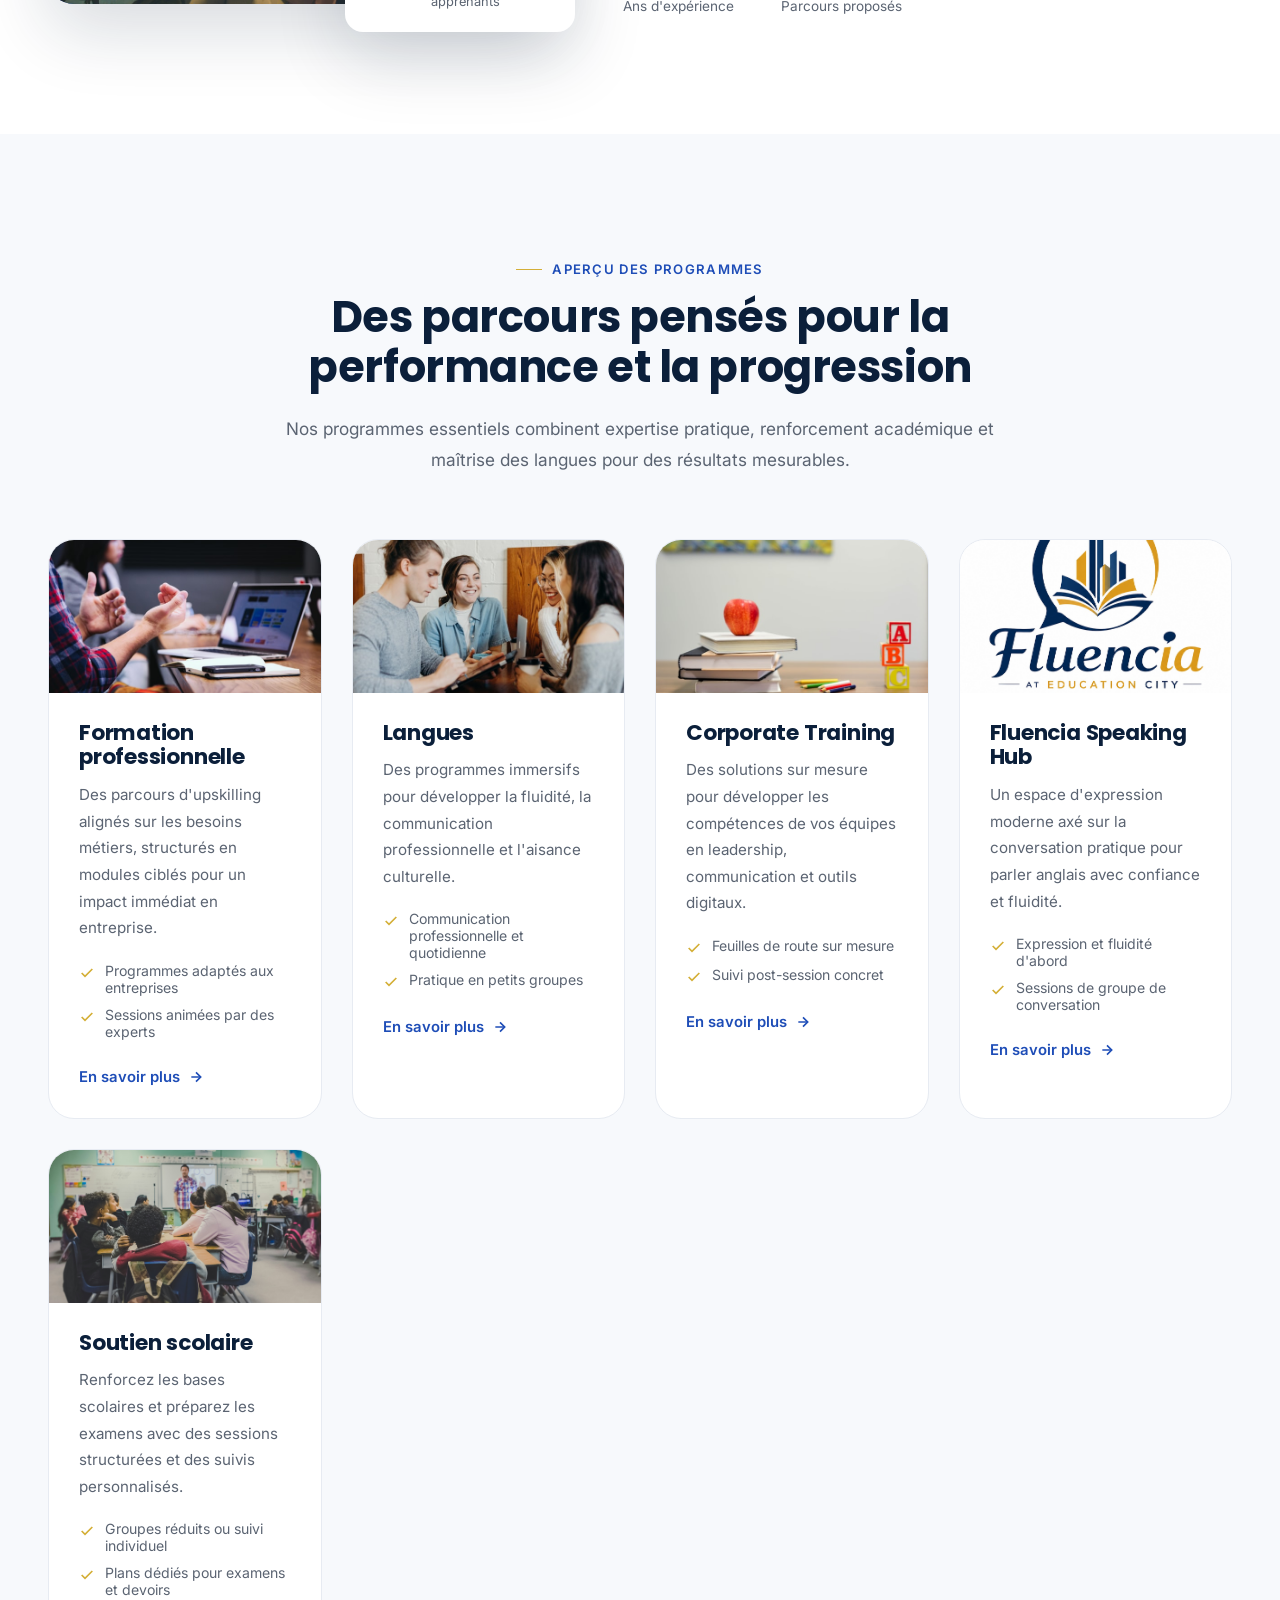
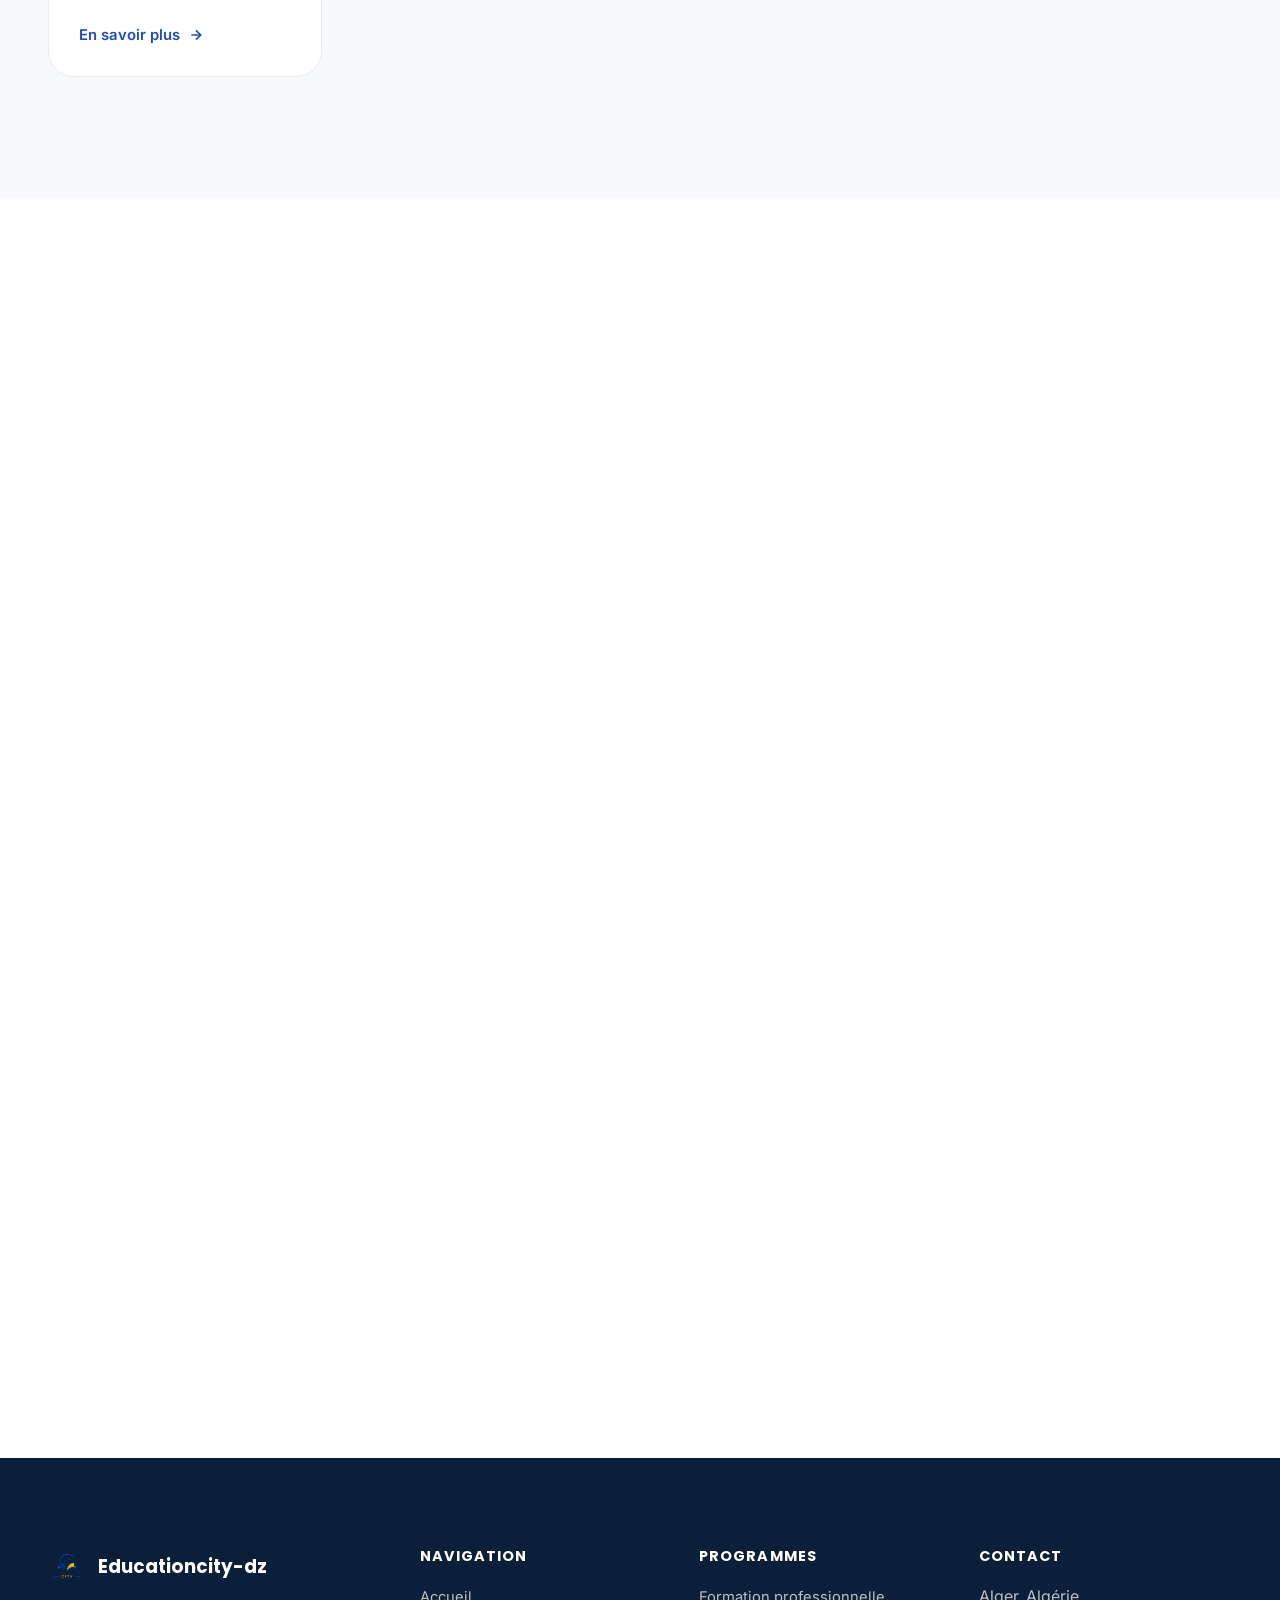
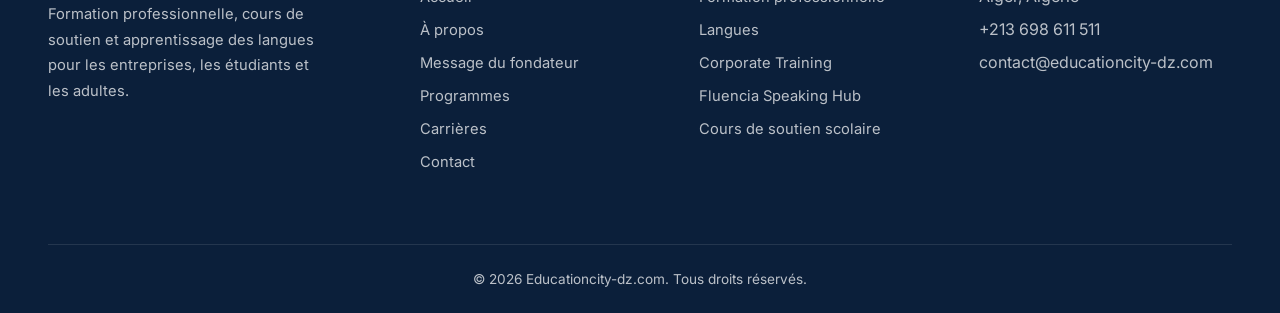
==== commit 2c04d89e: "update" ====
--- a/index.html
+++ b/index.html
@@ -711,6 +711,7 @@
           <li><a href="languages.html"><span data-lang="fr">Langues</span><span data-lang="en">Languages</span><span data-lang="ar">اللغات</span></a></li>
           <li><a href="corporate-training.html"><span data-lang="fr">Corporate Training</span><span data-lang="en">Corporate Training</span><span data-lang="ar">تكوين الشركات</span></a></li>
           <li><a href="fluencia.html"><span data-lang="fr">Fluencia Speaking Hub</span><span data-lang="en">Fluencia Speaking Hub</span><span data-lang="ar">فلوينسيا محادثة</span></a></li>
+          <li><a href="academic-support.html"><span data-lang="fr">Cours de soutien scolaire</span><span data-lang="en">Academic Support</span><span data-lang="ar">الدعم الدراسي</span></a></li>
         </ul>
       </div>
       <div>
